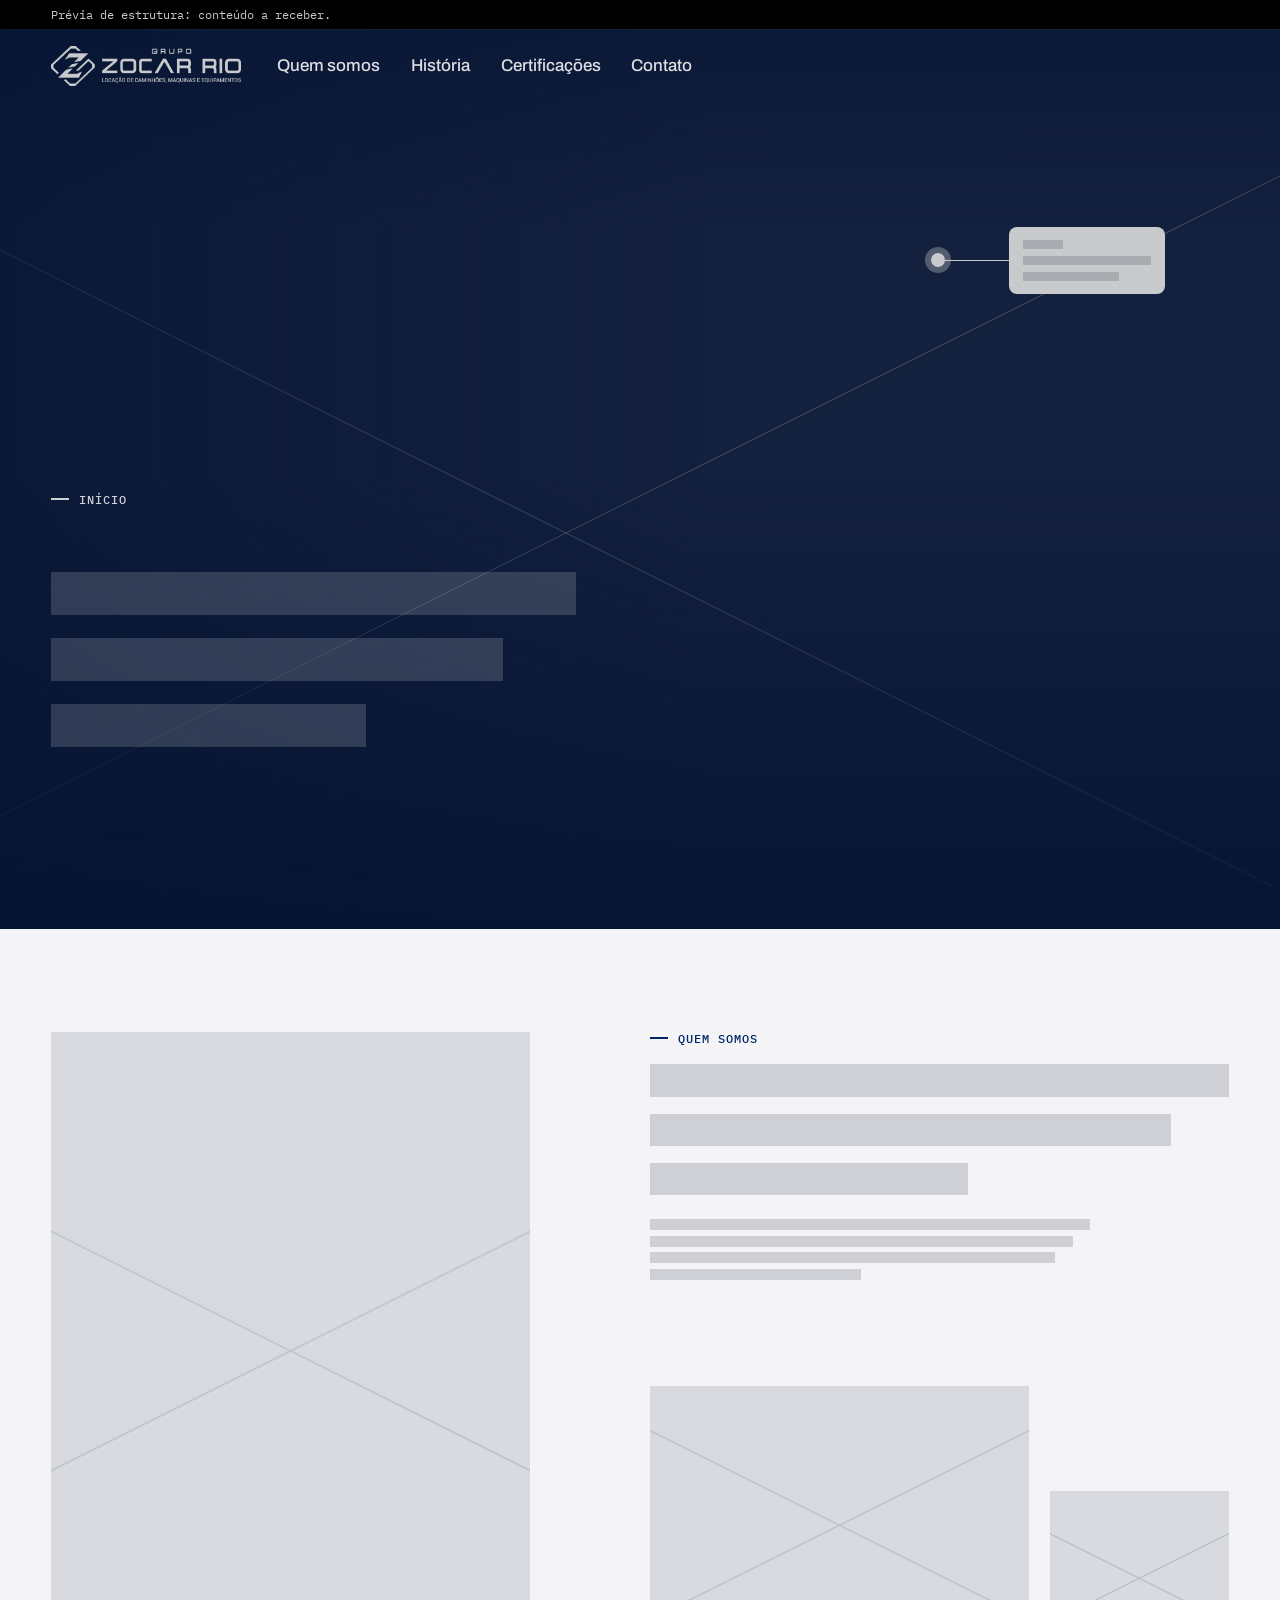
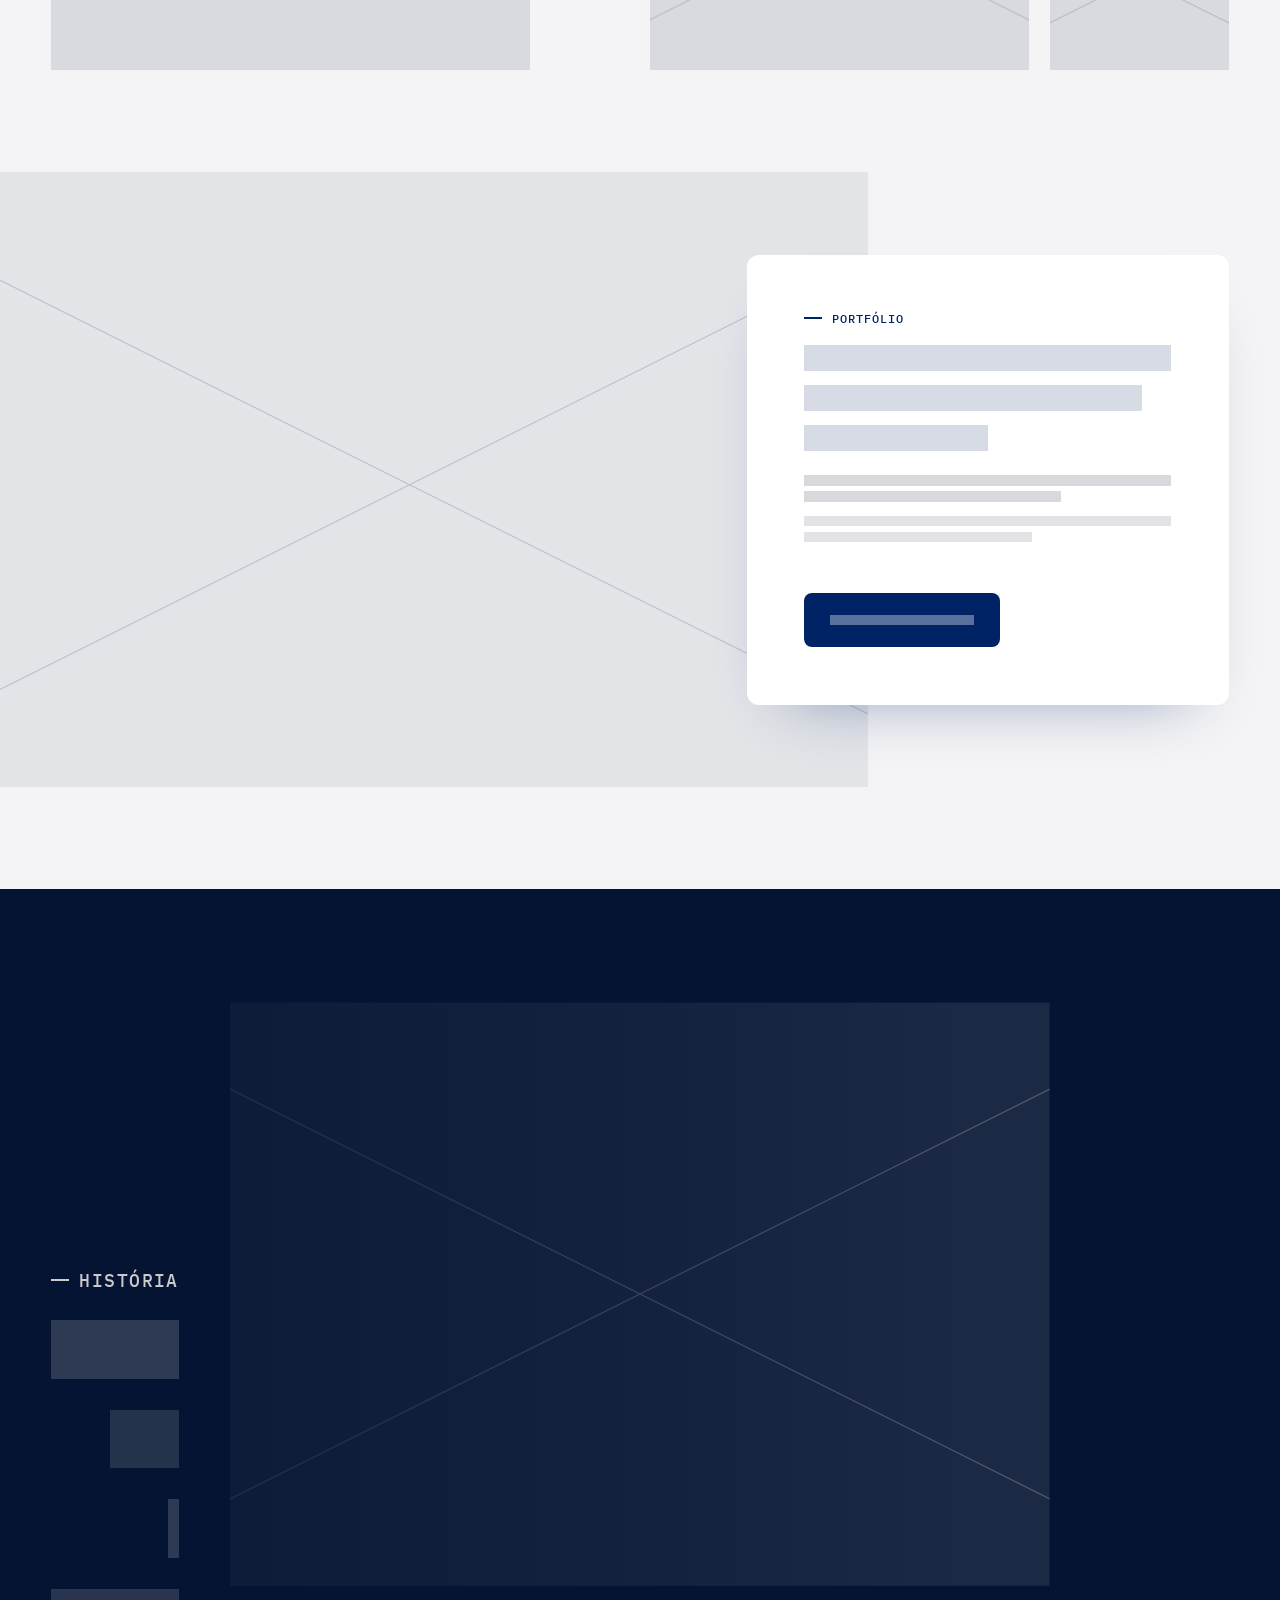
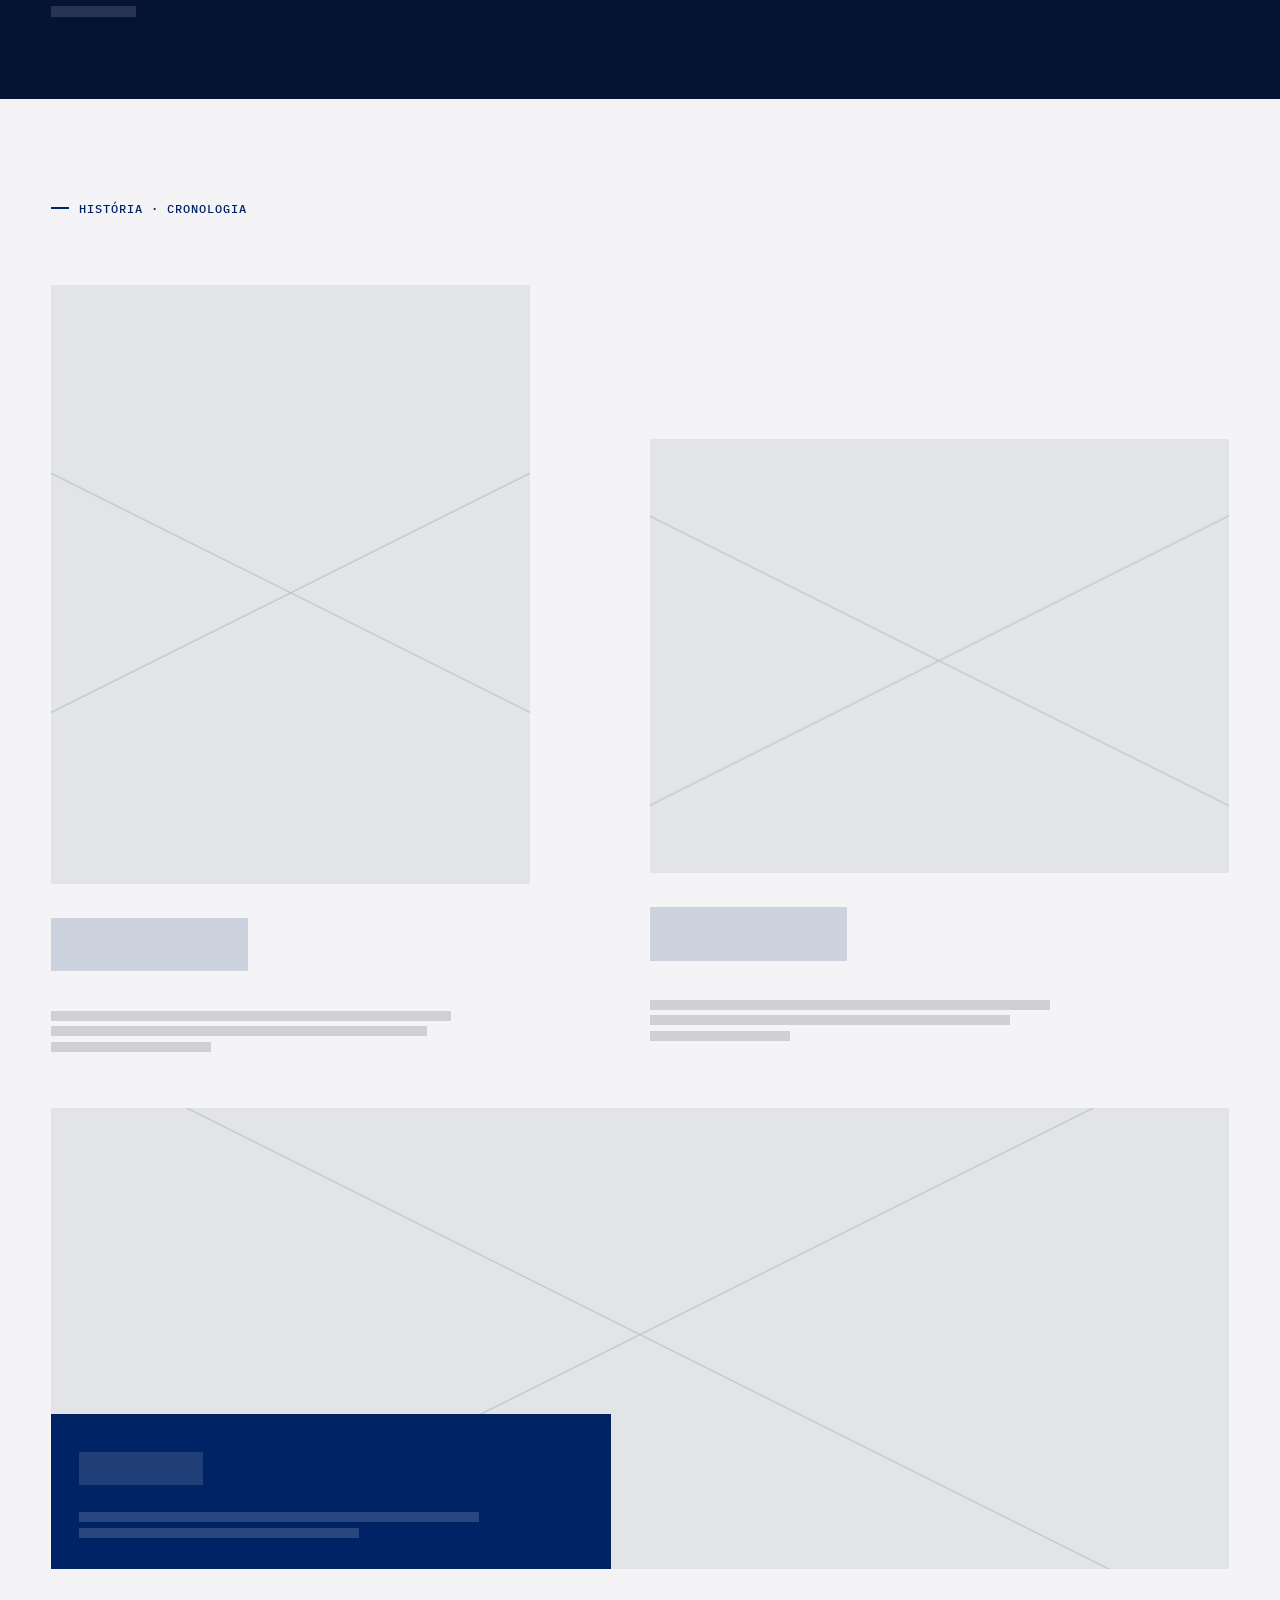
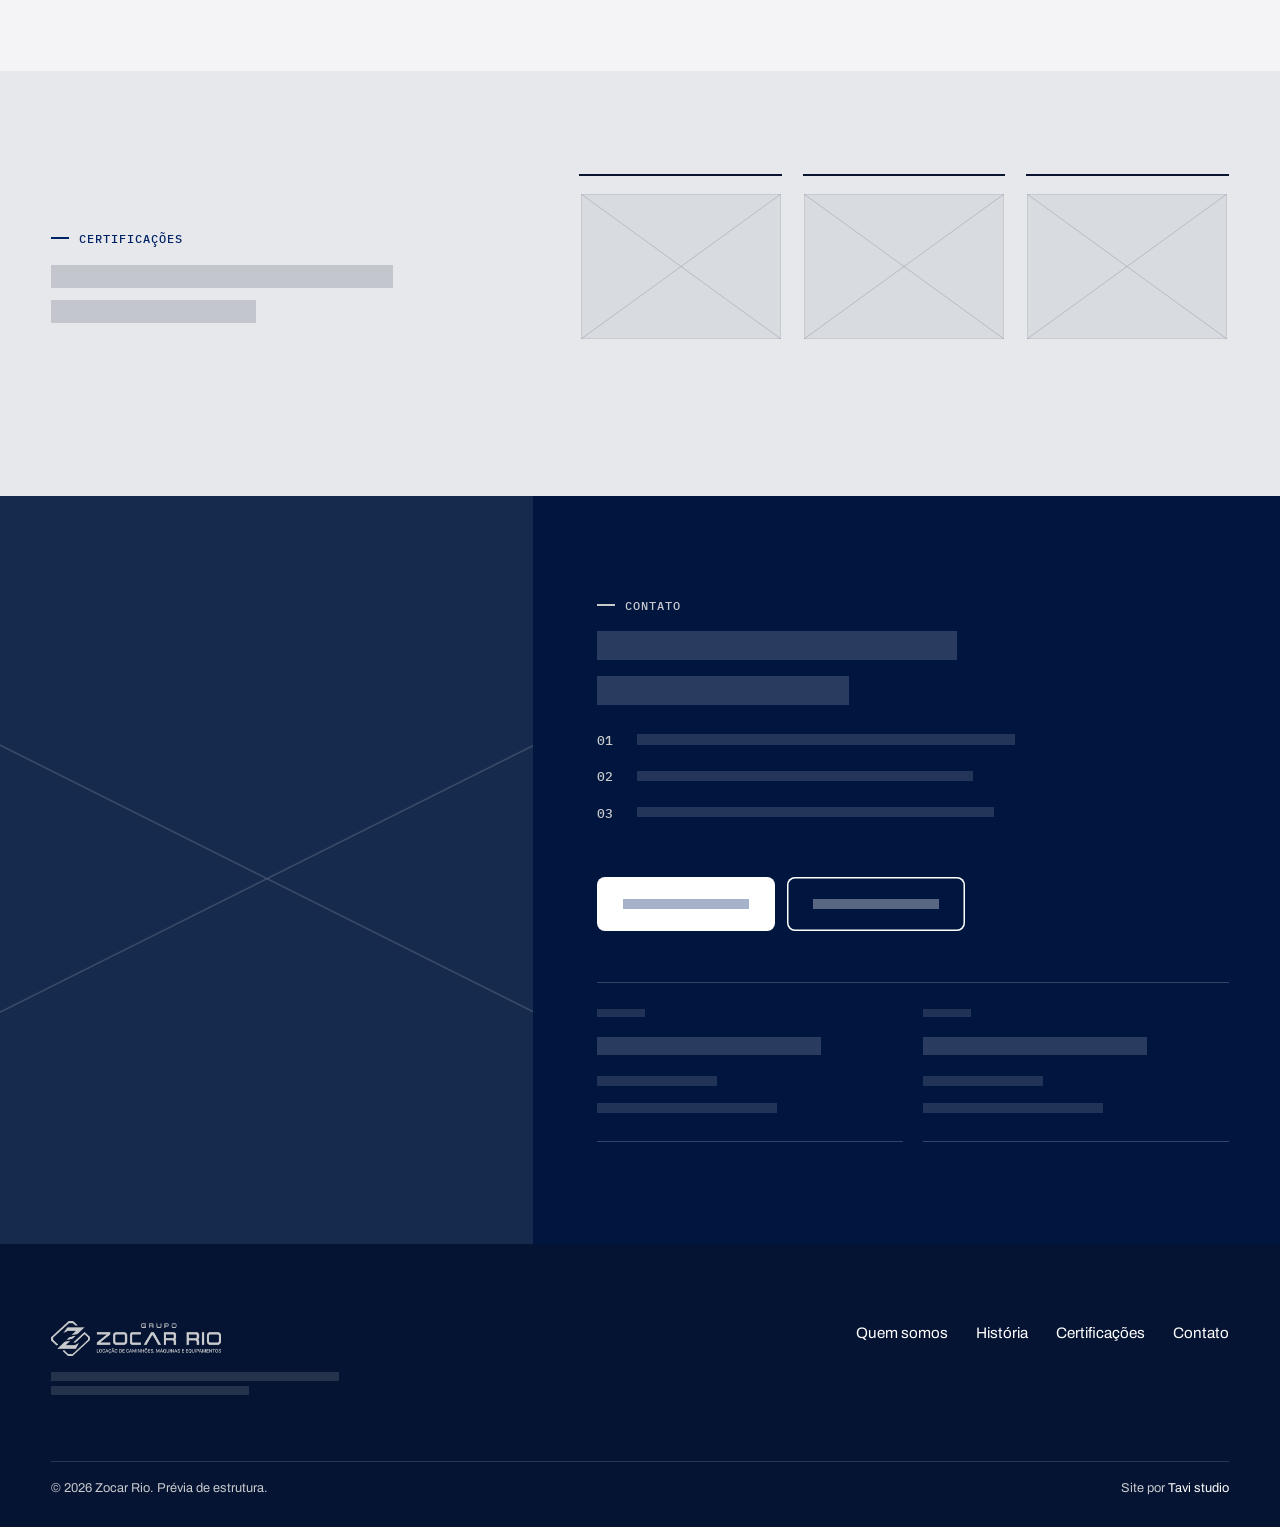
==== index.html @ fdd55cb0 "Responsividade: menu em botão no celular, tablet e telas grandes - Abaixo de 760px o menu vira botão" ====
<!doctype html>
<html lang="pt-BR">
<head>
  <meta charset="utf-8">
  <meta name="viewport" content="width=device-width, initial-scale=1">
  <title>Zocar Rio</title>
  <meta name="description" content="Zocar Rio. Prévia de estrutura: conteúdo a receber.">
  <meta name="robots" content="noindex, nofollow">
  <link rel="canonical" href="https://zocarrio.com.br/">
  <meta name="theme-color" content="#061433">
  <meta property="og:type" content="website">
  <meta property="og:locale" content="pt_BR">
  <meta property="og:site_name" content="Zocar Rio">
  <meta property="og:title" content="Zocar Rio">
  <meta property="og:description" content="Zocar Rio. Prévia de estrutura: conteúdo a receber.">
  <link rel="icon" type="image/png" href="img/favicon.png">
  <link rel="apple-touch-icon" href="img/simbolo.png">
  <link rel="preconnect" href="https://fonts.googleapis.com">
  <link rel="preconnect" href="https://fonts.gstatic.com" crossorigin>
  <link rel="stylesheet" href="https://fonts.googleapis.com/css2?family=Archivo:wdth,wght@62..125,400..800&family=IBM+Plex+Mono:wght@400;500&display=swap">
  <link rel="stylesheet" href="css/zocar.css?v=43">
</head>
<body class="home vazia">
  <a class="pular" href="#conteudo">Pular para o conteúdo</a>
  <p class="demo">Prévia de estrutura: conteúdo a receber.</p>

  <header class="cabecalho">
    <a class="marca" href="index.html" aria-label="Zocar Rio, página inicial">
      <img src="img/logo-claro.png" alt="Grupo Zocar Rio" width="1200" height="247">
    </a>
    <button class="menu-botao" type="button" aria-expanded="false" aria-controls="menu-principal"><span class="menu-botao__traco" aria-hidden="true"></span>Menu</button>
    <nav class="menu" id="menu-principal" aria-label="Principal">
      <ul>
          <li><a href="index.html#quem-somos">Quem somos</a></li>
          <li><a href="index.html#historia">História</a></li>
          <li><a href="index.html#certificacoes">Certificações</a></li>
          <li><a href="index.html#contato">Contato</a></li>
      </ul>
    </nav>
  </header>

  <main id="conteudo">
<!-- ESTRUTURA SEM CONTEÚDO (17/11): página única. Imagens e textos entram quando o material da Zocar chegar.
         Ordem: abertura, quem somos, portfólio, história (panorama + cronologia), certificações, contato.
         A versão anterior, com conteúdo ilustrativo, está em _backup-20261117/index.html. -->

    <!-- 1. ABERTURA: foto em tela cheia, título sobre a foto, etiqueta presa à máquina -->
    <section class="abertura" aria-labelledby="t-abertura">
      <picture class="abertura__foto" data-paralaxe>
        <img class="vazio" src="img/vazio.svg" alt="" width="1920" height="1080">
      </picture>
      <div class="etiqueta" aria-hidden="true">
        <span class="etiqueta__ponto"></span><span class="etiqueta__fio"></span>
        <span class="etiqueta__placa"><span class="ph" style="--w:5ch"></span><span class="ph" style="--w:16ch"></span><span class="ph" style="--w:12ch"></span></span>
      </div>
      <div class="abertura__conteudo">
        <p class="rotulo abertura__rotulo">Início</p>
        <h1 id="t-abertura"><span class="so-leitor">Título da abertura</span><span class="ph" style="--w:100%"></span><span class="ph" style="--w:86%"></span><span class="ph" style="--w:60%"></span></h1>
        <div class="abertura__lado">
          <p><span class="ph" style="--w:38ch"></span><span class="ph" style="--w:34ch"></span><span class="ph" style="--w:20ch"></span></p>
        </div>
      </div>
    </section>

    <!-- 2. QUEM SOMOS: foto principal vertical + texto + dois detalhes alinhados à base da foto -->
    <section class="escala secao" id="quem-somos" aria-labelledby="t-quem">
      <figure class="escala__principal" data-revela="mascara">
        <img class="vazio" src="img/vazio.svg" alt="" width="1080" height="1440" loading="lazy">
      </figure>
      <div class="escala__texto">
        <p class="rotulo" data-revela>Quem somos</p>
        <h2 id="t-quem" data-revela style="--i:1"><span class="so-leitor">Quem somos</span><span class="ph" style="--w:100%"></span><span class="ph" style="--w:90%"></span><span class="ph" style="--w:55%"></span></h2>
        <p data-revela style="--i:2"><span class="ph" style="--w:100%"></span><span class="ph" style="--w:96%"></span><span class="ph" style="--w:92%"></span><span class="ph" style="--w:48%"></span></p>
      </div>
      <figure class="escala__detalhe escala__detalhe--braco" data-revela="mascara" style="--i:2">
        <img class="vazio" src="img/vazio.svg" alt="" width="890" height="668" loading="lazy">
      </figure>
      <figure class="escala__detalhe escala__detalhe--roda" data-revela="mascara" style="--i:4">
        <img class="vazio" src="img/vazio.svg" alt="" width="604" height="604" loading="lazy">
      </figure>
    </section>

    <!-- 3. PORTFÓLIO: foto sangrando à esquerda e cartão sobreposto (o botão será ligado a Locação e venda) -->
    <section class="portfolio secao" id="portfolio" aria-labelledby="t-portfolio">
      <figure class="portfolio__foto" data-revela="mascara">
        <img class="vazio" src="img/vazio.svg" alt="" width="1200" height="800" loading="lazy">
      </figure>
      <div class="portfolio__cartao" data-revela style="--i:1">
        <p class="rotulo">Portfólio</p>
        <h2 id="t-portfolio"><span class="so-leitor">Portfólio</span><span class="ph" style="--w:100%"></span><span class="ph" style="--w:92%"></span><span class="ph" style="--w:50%"></span></h2>
        <p class="portfolio__destaque"><span class="ph" style="--w:100%"></span><span class="ph" style="--w:70%"></span></p>
        <p><span class="ph" style="--w:100%"></span><span class="ph" style="--w:62%"></span></p>
        <span class="botao botao--marca" aria-hidden="true"><span class="ph" style="--w:16ch"></span></span>
      </div>
    </section>

    <!-- 4. HISTÓRIA: o panorama abre a seção (origem) e a cronologia segue -->
    <section class="panorama" id="historia" aria-labelledby="t-historia" data-panorama>
      <picture class="panorama__janela">
        <img class="vazio" src="img/vazio.svg" alt="" width="1920" height="822" loading="lazy">
      </picture>
      <div class="panorama__texto">
        <p class="rotulo" data-revela>História</p>
        <h2 id="t-historia" class="so-leitor">História</h2>
        <ol class="verbos" aria-hidden="true">
          <li data-revela><span class="ph" style="--w:3.4em"></span></li>
          <li data-revela style="--i:2"><span class="ph" style="--w:3.8em"></span></li>
          <li data-revela style="--i:4"><span class="ph" style="--w:3em"></span></li>
        </ol>
        <p data-revela style="--i:5"><span class="ph" style="--w:100%"></span><span class="ph" style="--w:66%"></span></p>
      </div>
    </section>

    <section class="cronologia secao" aria-label="Cronologia">
      <p class="rotulo cronologia__rotulo">História · Cronologia</p>
      <article class="marco marco--1980">
        <figure data-revela="mascara"><img class="vazio" src="img/vazio.svg" alt="" width="1003" height="1254" loading="lazy"></figure>
        <span class="marco__ano" data-revela><span class="ph" style="--w:2.2em"></span></span>
        <p data-revela style="--i:1"><span class="ph" style="--w:100%"></span><span class="ph" style="--w:94%"></span><span class="ph" style="--w:40%"></span></p>
      </article>
      <article class="marco marco--1984">
        <figure data-revela="mascara"><img class="vazio" src="img/vazio.svg" alt="" width="1200" height="900" loading="lazy"></figure>
        <span class="marco__ano" data-revela><span class="ph" style="--w:2.2em"></span></span>
        <p data-revela style="--i:1"><span class="ph" style="--w:100%"></span><span class="ph" style="--w:90%"></span><span class="ph" style="--w:35%"></span></p>
      </article>
      <article class="marco marco--hoje">
        <figure data-revela="mascara"><img class="vazio" src="img/vazio.svg" alt="" width="1024" height="387" loading="lazy"></figure>
        <div class="marco__sobre">
          <span class="marco__ano"><span class="ph" style="--w:2.2em"></span></span>
          <p><span class="ph" style="--w:100%"></span><span class="ph" style="--w:70%"></span></p>
        </div>
      </article>
    </section>

    <!-- 5. CERTIFICAÇÕES -->
    <section class="certificacoes secao" id="certificacoes" aria-labelledby="t-cert">
      <div class="certificacoes__texto">
        <p class="rotulo">Certificações</p>
        <h2 id="t-cert" data-revela><span class="so-leitor">Certificações</span><span class="ph" style="--w:100%"></span><span class="ph" style="--w:60%"></span></h2>
      </div>
      <ul class="certificacoes__selos">
        <li data-revela style="--i:1"><img class="vazio" src="img/vazio.svg" alt="" width="352" height="256" loading="lazy"><b><span class="ph" style="--w:8ch"></span></b><span><span class="ph" style="--w:14ch"></span></span></li>
        <li data-revela style="--i:2"><img class="vazio" src="img/vazio.svg" alt="" width="352" height="256" loading="lazy"><b><span class="ph" style="--w:8ch"></span></b><span><span class="ph" style="--w:14ch"></span></span></li>
        <li data-revela style="--i:3"><img class="vazio" src="img/vazio.svg" alt="" width="352" height="256" loading="lazy"><b><span class="ph" style="--w:8ch"></span></b><span><span class="ph" style="--w:14ch"></span></span></li>
      </ul>
    </section>

    <!-- 6. CONTATO: único lugar com canais e unidades (o rodapé não repete) -->
    <section class="chamada" id="contato" aria-labelledby="t-contato">
      <figure class="chamada__foto" data-revela="mascara">
        <img class="vazio" src="img/vazio.svg" alt="" width="1600" height="2000" loading="lazy">
      </figure>
      <div class="chamada__texto">
        <p class="rotulo">Contato</p>
        <h2 id="t-contato" data-revela><span class="so-leitor">Contato</span><span class="ph" style="--w:100%"></span><span class="ph" style="--w:70%"></span></h2>
        <ol class="chamada__passos">
          <li data-revela style="--i:1"><span class="ph" style="--w:90%"></span></li>
          <li data-revela style="--i:2"><span class="ph" style="--w:80%"></span></li>
          <li data-revela style="--i:3"><span class="ph" style="--w:85%"></span></li>
        </ol>
        <div class="chamada__acoes" aria-hidden="true">
          <span class="botao"><span class="ph" style="--w:14ch"></span></span>
          <span class="botao botao--contorno"><span class="ph" style="--w:14ch"></span></span>
        </div>
        <div class="unidades">
          <article><span class="mono"><span class="ph" style="--w:6ch"></span></span><h3><span class="ph" style="--w:14ch"></span></h3><p><span class="ph" style="--w:12ch"></span></p><p><span class="ph" style="--w:18ch"></span></p></article>
          <article><span class="mono"><span class="ph" style="--w:6ch"></span></span><h3><span class="ph" style="--w:14ch"></span></h3><p><span class="ph" style="--w:12ch"></span></p><p><span class="ph" style="--w:18ch"></span></p></article>
        </div>
      </div>
    </section>
  </main>

  <footer class="rodape rodape--enxuto">
    <div class="rodape__grade">
      <div>
        <img src="img/logo-claro.png" alt="Grupo Zocar Rio" width="1200" height="247" loading="lazy">
        <p><span class="ph" style="--w:32ch"></span><span class="ph" style="--w:22ch"></span></p>
      </div>
      <nav aria-label="Rodapé">
        <ul class="rodape__menu">
        <li><a href="index.html#quem-somos">Quem somos</a></li>
        <li><a href="index.html#historia">História</a></li>
        <li><a href="index.html#certificacoes">Certificações</a></li>
        <li><a href="index.html#contato">Contato</a></li>
        </ul>
      </nav>
    </div>
    <p class="rodape__base"><span>© <span data-ano>2026</span> Zocar Rio. Prévia de estrutura.</span><span>Site por <a href="https://studiotavi.github.io" target="_blank" rel="noopener">Tavi studio</a></span></p>
  </footer>

  <div class="cotacao" data-cotacao hidden>
    <p class="cotacao__lista"><span class="mono">Orçamento</span> <span data-cotacao-lista></span></p>
    <div class="cotacao__acoes">
      <a class="botao" data-cotacao-whats href="https://wa.me/5500000000000" target="_blank" rel="noopener">Enviar pelo WhatsApp</a>
      <a class="link" href="tel:+550000000000">Ligar</a>
      <button class="link" type="button" data-cotacao-limpar>Limpar</button>
    </div>
  </div>

  <dialog class="dossie" data-dossie aria-labelledby="dossie-titulo"></dialog>

  <script>window.ZOCAR_WHATSAPP = '5500000000000';</script>
  <script src="js/patio.js?v=43"></script>
  <script src="js/zocar.js?v=43"></script>
</body>
</html>
---- css/zocar.css ----
/* Zocar Rio | "Pátio em operação" | Tavi studio
   Evolução do conceito Unidade (cada máquina com código, cotação por unidades)
   para uma experiência industrial com cor, escala e movimento. Ver DIRECAO-3.md.

   Paleta e função de cada cor (identidade Zocar Rio, manual de marca 2026):
   marinho     derivado do azul royal: momentos escuros (abertura, pátio, rodapé), palco das fotos
   azul royal  #002366, cor da marca: campos institucionais, títulos e links sobre fundo claro
   prata       #c8cacc (cinza escuro do manual, cor do logo em negativo): destaques e códigos sobre o escuro
   branco      ação: botões sobre o azul
   cinza claro #f4f4f6: fundo de leitura (história, textos, formulários)
   Os nomes antigos das variáveis (carvao, petroleo, amarelo, areia) foram mantidos para não mexer nos elementos. */

:root {
  --carvao: #061433;
  --carvao-2: #0b1c44;
  --carvao-3: #1a2c57;
  --petroleo: #002366;
  --petroleo-2: #001a4d;
  --petroleo-fundo: #00163f;
  --petroleo-claro: #c8cacc;
  --amarelo: #c8cacc;
  --amarelo-2: #e3e4e6;
  --areia: #f4f4f6;
  --areia-2: #e7e8eb;
  --tinta: #0b1530;
  --tinta-2: #4b5368;
  --branco: #ffffff;
  --cinza-claro: #c8cacc;
  --linha-clara: rgba(255, 255, 255, .14);
  --linha-escura: rgba(26, 28, 30, .16);

  --texto: 'Archivo', system-ui, sans-serif;
  --mono: 'IBM Plex Mono', ui-monospace, monospace;

  --margem: clamp(18px, 4vw, 64px);
  --vao: clamp(14px, 1.6vw, 24px);
  --curva: cubic-bezier(.2, .7, .1, 1);
  --rapido: .25s;
  --lento: .9s;
}

*, *::before, *::after { box-sizing: border-box; }
html { -webkit-text-size-adjust: 100%; }
html, body { overflow-x: clip; }
body { margin: 0; background: var(--areia); color: var(--tinta); font: 400 1.0625rem/1.6 var(--texto); font-stretch: 100%; -webkit-font-smoothing: antialiased; }
img { display: block; max-width: 100%; height: auto; }
a { color: inherit; }
button, input, select, textarea { font: inherit; color: inherit; }
:focus-visible { outline: 2px solid var(--amarelo); outline-offset: 3px; }
::selection { background: var(--amarelo); color: var(--tinta); }
.pular { position: absolute; left: -9999px; top: 0; z-index: 99; background: var(--amarelo); color: var(--tinta); padding: 10px 14px; }
.pular:focus { left: 0; }
.so-leitor { position: absolute; width: 1px; height: 1px; overflow: hidden; clip: rect(0 0 0 0); white-space: nowrap; }
.mono { font-family: var(--mono); font-size: .8rem; font-weight: 500; letter-spacing: .04em; }

.demo { position: relative; z-index: 60; margin: 0; padding: 7px var(--margem); background: #000; color: #c9c9c4; font: 400 .74rem/1.3 var(--mono); }

/* Tipografia: condensada e firme nos títulos, como letreiro de máquina; texto corrido normal */
.titulo-xl, h1, h2 { font-family: var(--texto); font-stretch: 78%; font-weight: 700; letter-spacing: -.015em; margin: 0; }
h1 { font-size: clamp(2.6rem, 6.6vw, 6.4rem); line-height: .94; }
h2 { font-size: clamp(2rem, 4.4vw, 4.2rem); line-height: .98; }
h3 { font-size: 1.15rem; line-height: 1.25; font-weight: 600; margin: 0; }
p { margin: 0 0 1em; }
.rotulo { display: inline-flex; align-items: center; gap: 10px; font: 500 .78rem/1 var(--mono); letter-spacing: .08em; text-transform: uppercase; }
.rotulo::before { content: ""; width: 18px; height: 2px; background: currentColor; }

/* Botões: amarelo é ação */
.botao {
  position: relative; display: inline-flex; align-items: center; justify-content: center; gap: 12px;
  min-height: 54px; padding: 0 26px; border: 0; cursor: pointer; overflow: hidden;
  background: var(--branco); color: var(--petroleo); text-decoration: none;
  font-weight: 600; font-size: 1rem; letter-spacing: .01em;
  transition: background var(--rapido) ease, color var(--rapido) ease;
}
.botao:hover { background: var(--amarelo); }
.botao .seta { transition: transform var(--rapido) var(--curva); }
.botao:hover .seta { transform: translateX(4px); }
.botao--contorno { background: transparent; color: currentColor; box-shadow: inset 0 0 0 1.5px currentColor; }
.botao--contorno:hover { background: rgba(255, 255, 255, .08); }
.botao--escuro { background: var(--tinta); color: var(--branco); }
.botao--escuro:hover { background: var(--petroleo); }
.link { background: none; border: 0; padding: 0; cursor: pointer; font-weight: 600; text-decoration: none; background-image: linear-gradient(currentColor, currentColor); background-size: 100% 1.5px; background-position: 0 100%; background-repeat: no-repeat; padding-bottom: 3px; transition: background-size var(--rapido) var(--curva); }
.link:hover { background-size: 30% 1.5px; }

/* Cabeçalho: transparente sobre a abertura, sólido ao rolar */
.cabecalho {
  position: sticky; top: 0; z-index: 50; display: grid; grid-template-columns: auto 1fr auto; align-items: center; gap: 36px;
  min-height: 76px; padding: 0 var(--margem); background: var(--carvao); color: var(--branco);
  transition: background var(--rapido) ease, min-height var(--rapido) ease, box-shadow var(--rapido) ease;
}
.home .cabecalho { position: fixed; left: 0; right: 0; top: 0; background: transparent; }
.home .cabecalho.rolou { background: rgba(6, 20, 51, .96); min-height: 64px; box-shadow: 0 1px 0 var(--linha-clara); }
.home .demo + .cabecalho { top: 28px; }
.home .cabecalho.rolou { top: 0; }
.marca img { width: 190px; }
.menu ul { display: flex; gap: clamp(18px, 2.4vw, 36px); list-style: none; margin: 0; padding: 0; }
.menu a { position: relative; text-decoration: none; font-weight: 500; padding: 8px 0; color: rgba(255, 255, 255, .86); transition: color var(--rapido) ease; }
.menu a::after { content: ""; position: absolute; left: 0; right: 0; bottom: 0; height: 2px; background: var(--amarelo); transform: scaleX(0); transform-origin: left; transition: transform var(--rapido) var(--curva); }
.menu a:hover, .menu a[aria-current="page"] { color: var(--branco); }
.menu a:hover::after, .menu a[aria-current="page"]::after { transform: scaleX(1); }
.cotacao-atalho { display: inline-flex; align-items: center; gap: 12px; min-height: 42px; padding: 0 16px; text-decoration: none; font-weight: 600; box-shadow: inset 0 0 0 1.5px rgba(255, 255, 255, .5); transition: background var(--rapido), color var(--rapido), box-shadow var(--rapido); }
.cotacao-atalho:hover { box-shadow: inset 0 0 0 1.5px var(--branco); }
.cotacao-atalho.tem { background: var(--amarelo); color: var(--tinta); box-shadow: none; }

/* ---------- Abertura ---------- */
.abertura { position: relative; min-height: 100vh; min-height: 100svh; display: flex; align-items: flex-end; overflow: hidden; background: var(--carvao); color: var(--branco); isolation: isolate; }
.abertura__foto { position: absolute; inset: 0; z-index: -2; }
.abertura__foto img { width: 100%; height: 112%; object-fit: cover; object-position: 60% 50%; will-change: transform; }
.abertura::before { content: ""; position: absolute; inset: 0; z-index: -1; background: linear-gradient(180deg, rgba(6, 20, 51, .55) 0%, rgba(6, 20, 51, 0) 22%, rgba(6, 20, 51, 0) 50%, rgba(6, 20, 51, .9) 100%), linear-gradient(90deg, rgba(6, 20, 51, .6) 0%, rgba(6, 20, 51, 0) 55%); }
.abertura__conteudo { width: 100%; padding: 0 var(--margem) clamp(56px, 9vh, 96px); display: grid; grid-template-columns: minmax(0, 8fr) minmax(0, 4fr); gap: 24px 48px; align-items: end; }
.abertura h1 { grid-column: 1; max-width: 15ch; font-size: clamp(2.6rem, 5.6vw, 5.6rem); text-wrap: balance; }
.abertura h1 em { font-style: normal; color: var(--amarelo); }
.abertura__lado { grid-column: 1; display: flex; flex-wrap: wrap; align-items: center; gap: 18px 32px; }
.abertura__lado p { margin: 0; font-size: 1.1rem; color: rgba(255, 255, 255, .88); max-width: 40ch; }
.abertura__acoes { display: flex; flex-wrap: wrap; gap: 12px; }
.abertura__faixa { grid-column: 1 / -1; display: grid; grid-template-columns: repeat(4, minmax(0, 1fr)); border-top: 1px solid var(--linha-clara); margin-top: clamp(20px, 3vw, 40px); }
.abertura__faixa div { padding: 16px 16px 0 0; }
.abertura__faixa div + div { padding-left: 16px; border-left: 1px solid var(--linha-clara); }
.abertura__faixa span { display: block; font: 500 .72rem/1.3 var(--mono); letter-spacing: .08em; text-transform: uppercase; color: var(--cinza-claro); margin-bottom: 6px; }
.abertura__faixa b { font-weight: 600; font-size: 1.05rem; }
.abertura__faixa b.amarelo { color: var(--amarelo); font-family: var(--mono); font-weight: 500; }

/* Etiqueta técnica presa à máquina: leva ao dossiê da unidade mostrada */
.etiqueta {
  position: absolute; z-index: 1; right: clamp(18px, 9vw, 180px); top: clamp(120px, 22vh, 220px);
  display: flex; align-items: center; gap: 0; text-decoration: none; color: var(--tinta); cursor: pointer; border: 0; padding: 0; background: none;
}
.etiqueta__ponto { width: 14px; height: 14px; border-radius: 50%; background: var(--amarelo); box-shadow: 0 0 0 6px rgba(200, 202, 204, .35); }
.etiqueta__fio { width: clamp(30px, 5vw, 70px); height: 1.5px; background: var(--amarelo); }
.etiqueta__placa { display: grid; gap: 2px; padding: 10px 14px; background: var(--amarelo); text-align: left; font-size: .88rem; line-height: 1.25; transition: transform var(--rapido) var(--curva); }
.etiqueta__placa b { font: 500 .8rem/1.2 var(--mono); }
.etiqueta:hover .etiqueta__placa { transform: translateX(4px); }
.abertura__credito { position: absolute; right: var(--margem); top: 50%; transform: translateY(-50%) rotate(90deg); transform-origin: right center; font: 400 .66rem/1 var(--mono); color: rgba(255, 255, 255, .5); white-space: nowrap; }

/* ---------- Pátio (catálogo) ---------- */
.patio-secao { background: var(--carvao); color: var(--branco); padding: clamp(72px, 9vw, 140px) 0 clamp(64px, 8vw, 120px); }
.patio-cabeca { display: grid; grid-template-columns: minmax(0, 7fr) minmax(0, 5fr); gap: 24px 48px; align-items: end; padding: 0 var(--margem); margin-bottom: clamp(32px, 4vw, 52px); }
.patio-cabeca .rotulo { color: var(--amarelo); margin-bottom: 18px; }
.patio-cabeca p { margin: 0; color: var(--cinza-claro); max-width: 46ch; font-size: 1.05rem; }
.patio-barra {
  position: sticky; top: 76px; z-index: 20; display: flex; flex-wrap: wrap; align-items: center; gap: 10px 32px;
  padding: 10px var(--margem); background: rgba(6, 20, 51, .96); border-top: 1px solid var(--linha-clara); border-bottom: 1px solid var(--linha-clara);
}
/* Filtros: cada grupo é um seletor segmentado; a opção ativa é preenchida */
.filtro-grupo { display: flex; align-items: center; gap: 0; }
.filtro-grupo + .filtro-grupo { padding-left: 32px; border-left: 1px solid var(--linha-clara); }
.filtro-grupo > span { margin-right: 14px; color: var(--cinza-claro); text-transform: uppercase; font-size: .68rem; letter-spacing: .1em; }
.filtro-grupo .filtro:first-of-type { margin-left: 0; }
.filtro { position: relative; min-height: 40px; padding: 0 16px; border: 0; background: none; cursor: pointer; font-weight: 500; font-size: .95rem; color: var(--cinza-claro); box-shadow: inset 0 0 0 1px var(--linha-clara); margin-left: -1px; transition: color var(--rapido), background var(--rapido); }
.filtro:hover { color: var(--branco); background: rgba(255, 255, 255, .06); }
.filtro[aria-pressed="true"] { color: var(--petroleo); background: var(--branco); box-shadow: none; font-weight: 600; }
.busca { display: flex; align-items: center; gap: 10px; color: var(--cinza-claro); }
.busca input { width: 16ch; min-height: 40px; border: 0; border-bottom: 1.5px solid var(--linha-clara); background: transparent; color: var(--branco); padding: 0 2px; border-radius: 0; }
.busca input::placeholder { color: #80868b; }
.busca input:focus { outline: none; border-color: var(--amarelo); }
.patio-contagem { margin: 0 0 0 auto; color: var(--amarelo); }
.home .patio-barra { top: 64px; }

/* Grade editorial: larguras variadas em linhas de 12 colunas; cada linha tem altura própria */
.patio { list-style: none; margin: 0; padding: clamp(28px, 3vw, 40px) var(--margem) 0; display: grid; grid-template-columns: repeat(12, minmax(0, 1fr)); gap: clamp(36px, 4vw, 56px) var(--vao); }
.unidade[style*="--col:12"] .unidade__foto { height: clamp(260px, 30vw, 460px); }
.unidade { grid-column: span var(--col, 4); display: flex; flex-direction: column; gap: 14px; }
.unidade__foto { position: relative; display: block; width: 100%; height: var(--alto, clamp(220px, 22vw, 340px)); padding: 0; border: 0; overflow: hidden; background: var(--carvao-2); cursor: zoom-in; }
.unidade__foto img { width: 100%; height: 100%; object-fit: cover; transform: scale(1.001); transition: transform 1.1s var(--curva), filter var(--rapido); }
.unidade__foto:hover img, .unidade__foto:focus-visible img { transform: scale(1.045); }
.unidade__foto::after { content: "Ver dossiê"; position: absolute; left: 14px; bottom: 14px; padding: 7px 10px; background: var(--amarelo); color: var(--tinta); font: 500 .74rem/1 var(--mono); opacity: 0; transform: translateY(6px); transition: opacity var(--rapido), transform var(--rapido) var(--curva); }
.unidade__foto:hover::after, .unidade__foto:focus-visible::after { opacity: 1; transform: none; }
.unidade.na-cotacao .unidade__foto { outline: 3px solid var(--amarelo); outline-offset: 4px; }
.unidade__legenda { display: grid; grid-template-columns: minmax(0, 1fr) auto; gap: 6px 16px; align-items: start; }
.unidade__id { font: 500 .82rem/1.4 var(--mono); color: var(--amarelo); }
.unidade__nome { grid-column: 1; font-stretch: 85%; font-weight: 700; font-size: clamp(1.25rem, 1.7vw, 1.6rem); line-height: 1.08; letter-spacing: -.01em; }
.unidade__meta { grid-column: 1; color: var(--cinza-claro); font-size: .92rem; }
.marcar {
  grid-column: 2; grid-row: 1 / span 3; align-self: start;
  min-height: 44px; padding: 0 14px; border: 0; cursor: pointer; background: none; color: var(--branco);
  font: 500 .76rem/1 var(--mono); box-shadow: inset 0 0 0 1.5px rgba(255, 255, 255, .4);
  transition: background var(--rapido), color var(--rapido), box-shadow var(--rapido);
}
.marcar:hover { box-shadow: inset 0 0 0 1.5px var(--amarelo); color: var(--amarelo); }
.marcar[aria-pressed="true"] { background: var(--amarelo); color: var(--tinta); box-shadow: none; }
.patio-vazio { grid-column: 1 / -1; padding: 48px 0; color: var(--cinza-claro); }
.patio-rodape { display: flex; flex-wrap: wrap; justify-content: space-between; align-items: center; gap: 18px; padding: clamp(40px, 5vw, 64px) var(--margem) 0; color: var(--cinza-claro); }

/* ---------- Escala: composição de três fotos em proporções diferentes ---------- */
.escala { background: var(--areia); padding: clamp(80px, 10vw, 150px) var(--margem); display: grid; grid-template-columns: repeat(12, minmax(0, 1fr)); grid-template-rows: auto auto auto; gap: var(--vao); align-items: start; }
.escala figure { margin: 0; overflow: hidden; background: var(--areia-2); }
.escala figure img { width: 100%; height: 100%; object-fit: cover; }
.escala__principal { grid-column: 1 / span 5; grid-row: 1 / span 3; aspect-ratio: 3 / 4; }
.escala__texto { grid-column: 7 / span 6; grid-row: 1; padding-top: clamp(8px, 3vw, 48px); }
.escala__texto .rotulo { color: var(--petroleo); margin-bottom: 22px; }
.escala__texto h2 { font-size: clamp(2.4rem, 5.4vw, 5.2rem); margin-left: clamp(-140px, -9vw, -40px); position: relative; z-index: 2; mix-blend-mode: normal; }
.escala__texto p:last-child { margin-top: 26px; font-size: 1.12rem; max-width: 44ch; }
.escala__detalhe--braco { grid-column: 7 / span 4; grid-row: 2; aspect-ratio: 4 / 3; align-self: end; }
.escala__detalhe--roda { grid-column: 11 / span 2; grid-row: 2 / span 2; aspect-ratio: 1 / 1; align-self: end; margin-top: 30% !important; }
.escala__credito { grid-column: 7 / -1; grid-row: 3; align-self: end; color: var(--tinta-2); font-size: .68rem; }

/* ---------- Panorama: a foto se abre ao rolar e liga o pátio à história ---------- */
.panorama { position: relative; background: var(--carvao); color: var(--branco); min-height: clamp(560px, 90vh, 900px); display: flex; align-items: flex-end; overflow: hidden; isolation: isolate; }
.panorama__janela { display: block; position: absolute; inset: 0; z-index: -1; clip-path: inset(calc(var(--fecha, 0) * 14%) calc(var(--fecha, 0) * 18%)); }
.panorama__janela img { width: 100%; height: 100%; object-fit: cover; object-position: 50% 60%; transform: scale(calc(1 + var(--fecha, 0) * .12)); }
.panorama__janela::after { content: ""; position: absolute; inset: 0; background: linear-gradient(90deg, rgba(6, 20, 51, .78) 0%, rgba(6, 20, 51, .35) 50%, rgba(6, 20, 51, 0) 75%); }
.panorama__texto { padding: 0 var(--margem) clamp(48px, 6vw, 88px); max-width: 980px; }
.panorama .verbos li { color: var(--branco); font-size: clamp(3rem, 7.6vw, 7.6rem); }
.panorama .verbos li:nth-child(2) { color: var(--amarelo); }
.panorama__texto > p { margin: 26px 0 0; font-size: 1.15rem; max-width: 40ch; color: rgba(255, 255, 255, .88); }
.panorama__credito { position: absolute; right: var(--margem); bottom: 18px; color: rgba(255, 255, 255, .55); font-size: .66rem; }

/* ---------- Origem: comprar, reformar, alugar ---------- */
.origem { background: var(--areia); padding: clamp(80px, 10vw, 150px) var(--margem) clamp(56px, 7vw, 100px); display: grid; grid-template-columns: minmax(0, 7fr) minmax(0, 4fr); gap: 32px 64px; align-items: end; }
.origem .rotulo { color: var(--petroleo); margin-bottom: 24px; }
.verbos { list-style: none; margin: 0; padding: 0; }
.verbos li { font-stretch: 75%; font-weight: 800; font-size: clamp(3.4rem, 11vw, 10.5rem); line-height: .86; letter-spacing: -.03em; color: var(--tinta); }
.verbos li:nth-child(2) { color: var(--petroleo); padding-left: .6em; }
.verbos li:nth-child(3) { padding-left: 1.2em; }
.origem__texto p { font-size: 1.15rem; line-height: 1.6; }
.origem__texto p.grande { font-size: clamp(1.3rem, 1.9vw, 1.7rem); line-height: 1.35; font-weight: 500; }

/* Cronologia com fotos de tamanhos diferentes */
.cronologia { background: var(--areia); padding: clamp(72px, 9vw, 130px) var(--margem) clamp(72px, 9vw, 130px); display: grid; grid-template-columns: repeat(12, minmax(0, 1fr)); gap: 40px var(--vao); }
.marco { display: flex; flex-direction: column; gap: 16px; }
.marco--1980 { grid-column: 2 / span 4; }
.marco--1984 { grid-column: 7 / span 4; align-self: end; padding-bottom: 8vw; }
.marco--hoje { grid-column: 1 / -1; }
.marco__ano { font-stretch: 75%; font-weight: 800; font-size: clamp(3.6rem, 7vw, 6.6rem); line-height: .85; color: var(--petroleo); letter-spacing: -.03em; }
.marco p { margin: 0; font-size: 1.05rem; max-width: 40ch; }
.marco small { display: block; color: var(--tinta-2); font-size: .78rem; margin-top: 6px; }
.marco figure { margin: 0; overflow: hidden; }
.marco--1980 figure img { width: 100%; aspect-ratio: 4 / 5; object-fit: cover; }
.marco--hoje { position: relative; margin-top: 24px; }
.marco--hoje figure img { width: 100%; height: clamp(300px, 36vw, 520px); object-fit: cover; object-position: 50% 60%; }
.marco--hoje .marco__sobre { position: absolute; left: 0; bottom: 0; max-width: min(560px, 100%); padding: 26px 28px; background: var(--petroleo); color: var(--branco); display: flex; flex-direction: column; gap: 10px; }
.marco--hoje .marco__sobre .marco__ano { color: var(--amarelo); font-size: clamp(2.6rem, 4.4vw, 4rem); }
.marco--hoje .marco__sobre small { color: var(--petroleo-claro); }
.selos { display: flex; flex-wrap: wrap; gap: 8px 22px; margin-top: 6px; font: 500 .78rem/1.4 var(--mono); }

/* ---------- Certificações: os três selos exibidos no site atual da Zocar ---------- */
.certificacoes { background: var(--areia-2); padding: clamp(56px, 7vw, 96px) var(--margem); display: grid; grid-template-columns: minmax(0, 5fr) minmax(0, 7fr); gap: 32px 64px; align-items: center; }
.certificacoes .rotulo { color: var(--petroleo); margin-bottom: 18px; }
.certificacoes h2 { font-size: clamp(1.8rem, 3vw, 2.8rem); max-width: 18ch; }
.certificacoes__selos { list-style: none; margin: 0; padding: 0; display: grid; grid-template-columns: repeat(3, minmax(0, 1fr)); gap: var(--vao); }
.certificacoes__selos li { display: flex; flex-direction: column; align-items: center; text-align: center; gap: 4px; padding-top: 18px; border-top: 2px solid var(--tinta); }
.certificacoes__selos img { width: min(100%, 200px); margin-bottom: 10px; }
.certificacoes__selos b { font-stretch: 85%; font-weight: 700; font-size: 1.35rem; }
.certificacoes__selos span { color: var(--tinta-2); font-size: .92rem; }

/* ---------- Cotação (campo petróleo) ---------- */
.chamada { background: var(--petroleo-fundo); color: var(--branco); display: grid; grid-template-columns: minmax(0, 5fr) minmax(0, 7fr); align-items: stretch; }
.chamada__foto { position: relative; margin: 0; min-height: 100%; overflow: hidden; }
.chamada__foto img { width: 100%; height: 100%; min-height: 640px; object-fit: cover; object-position: 50% 40%; }
.chamada__foto figcaption { position: absolute; left: 16px; bottom: 14px; color: rgba(255, 255, 255, .7); font-size: .66rem; }
.chamada__texto { padding: clamp(64px, 8vw, 120px) var(--margem) clamp(56px, 7vw, 100px) clamp(32px, 5vw, 88px); }
.chamada .unidades { margin-top: clamp(40px, 5vw, 64px); grid-template-columns: 1fr 1fr; gap: 0 var(--vao); }
.chamada .rotulo { color: var(--amarelo); margin-bottom: 22px; }
.chamada h2 { max-width: 15ch; font-size: clamp(2rem, 3.8vw, 3.6rem); }
.chamada__passos { list-style: none; margin: 28px 0 32px; padding: 0; display: grid; gap: 12px; counter-reset: p; max-width: 46ch; }
.chamada__passos li { counter-increment: p; display: grid; grid-template-columns: 4ch 1fr; color: rgba(255, 255, 255, .86); }
.chamada__passos li::before { content: counter(p, decimal-leading-zero); font: 500 .8rem/1.9 var(--mono); color: var(--amarelo); }
.chamada__acoes { display: flex; flex-wrap: wrap; gap: 12px; }
.unidades { display: grid; gap: 0; align-content: start; border-top: 1px solid rgba(255, 255, 255, .2); }
.unidades article { padding: 22px 0; border-bottom: 1px solid rgba(255, 255, 255, .2); display: grid; gap: 6px; }
.unidades .mono { color: var(--petroleo-claro); }
.unidades h3 { font-stretch: 85%; font-weight: 700; font-size: 1.9rem; letter-spacing: -.01em; }
.unidades p { margin: 0; color: rgba(255, 255, 255, .8); }
.unidades a { color: var(--branco); }

/* ---------- Dossiê ---------- */
.dossie { width: min(1200px, 100vw - 32px); max-height: calc(100vh - 32px); padding: 0; border: 0; background: var(--carvao); color: var(--branco); }
.dossie::backdrop { background: rgba(6, 20, 51, .78); }
.dossie[open] { animation: abre .45s var(--curva); }
@keyframes abre { from { opacity: 0; transform: translateY(16px); } }
.dossie__grade { display: grid; grid-template-columns: minmax(0, 7fr) minmax(0, 4fr); }
.dossie__fotos { padding: 18px; display: grid; grid-template-columns: repeat(4, minmax(0, 1fr)); gap: 8px; align-content: start; }
.dossie__fotos .principal { grid-column: 1 / -1; aspect-ratio: 3 / 2; background: var(--carvao-2); overflow: hidden; }
.dossie__fotos .principal img { width: 100%; height: 100%; object-fit: cover; }
.vista { aspect-ratio: 3 / 2; background: var(--carvao-2); display: flex; align-items: flex-end; padding: 8px; font: 400 .7rem/1.3 var(--mono); color: #8a9095; }
.vista.atual { padding: 0; outline: 2px solid var(--amarelo); outline-offset: -2px; }
.vista.atual img { width: 100%; height: 100%; object-fit: cover; }
.dossie__dados { padding: 26px 28px 28px; display: flex; flex-direction: column; gap: 18px; background: var(--carvao-2); }
.dossie__topo { display: flex; justify-content: space-between; align-items: flex-start; gap: 16px; }
.dossie__topo .mono { color: var(--amarelo); }
.dossie__topo h2 { font-size: clamp(1.8rem, 3vw, 2.6rem); margin-top: 6px; }
.dossie__fechar { min-width: 44px; min-height: 44px; border: 0; background: none; color: var(--branco); cursor: pointer; font-size: 1.7rem; line-height: 1; }
.dossie dl { margin: 0; display: grid; grid-template-columns: 13ch 1fr; border-top: 1px solid var(--linha-clara); }
.dossie dt, .dossie dd { margin: 0; padding: 9px 0; border-bottom: 1px solid var(--linha-clara); font-size: .95rem; }
.dossie dt { color: var(--cinza-claro); }
.dossie dd.pendente { color: #7d8489; font-family: var(--mono); font-size: .8rem; }
.dossie__acoes { display: flex; flex-direction: column; gap: 12px; margin-top: auto; }
.dossie__acoes .link { align-self: flex-start; }
.dossie__credito { color: #7d8489; font-size: .76rem; margin: 0; }

/* ---------- Barra de cotação ---------- */
.cotacao {
  position: fixed; left: 50%; bottom: 16px; z-index: 40; transform: translateX(-50%);
  width: min(1000px, 100vw - 32px); display: flex; align-items: center; justify-content: space-between; gap: 18px;
  padding: 10px 10px 10px 20px; background: var(--amarelo); color: var(--tinta);
  animation: sobe .4s var(--curva);
}
@keyframes sobe { from { transform: translate(-50%, 24px); opacity: 0; } }
.cotacao[hidden] { display: none; }
.cotacao__lista { margin: 0; min-width: 0; overflow: hidden; text-overflow: ellipsis; white-space: nowrap; font-weight: 500; }
.cotacao__lista .mono { margin-right: 8px; }
.cotacao__acoes { display: flex; align-items: center; gap: 18px; flex: none; }
.cotacao .botao { background: var(--tinta); color: var(--branco); min-height: 46px; }
.cotacao .botao:hover { background: var(--petroleo); }
body.tem-cotacao { padding-bottom: 84px; }
.pagina-contato .cotacao { display: none; }
body.pagina-contato.tem-cotacao { padding-bottom: 0; }

/* ---------- Páginas internas ---------- */
.titulo { background: var(--carvao); color: var(--branco); padding: clamp(56px, 8vw, 120px) var(--margem) clamp(40px, 5vw, 64px); display: grid; grid-template-columns: minmax(0, 7fr) minmax(0, 4fr); gap: 24px 64px; align-items: end; }
.titulo .rotulo { color: var(--amarelo); margin-bottom: 20px; display: flex; }
.titulo p { margin: 0; color: var(--cinza-claro); font-size: 1.1rem; max-width: 42ch; }
.titulo + .patio-secao { padding-top: 0; }

.texto { display: grid; grid-template-columns: minmax(0, 3fr) minmax(0, 7fr) minmax(0, 2fr); gap: var(--vao) calc(var(--vao) * 2); padding: clamp(48px, 6vw, 88px) var(--margem); border-top: 1px solid var(--linha-escura); }
.texto:first-of-type { border-top: 0; }
.texto > .rotulo { color: var(--petroleo); align-self: start; }
.texto__corpo { max-width: 64ch; }
.texto__corpo p { font-size: 1.1rem; line-height: 1.65; }
.texto__corpo p.grande { font-size: clamp(1.45rem, 2.4vw, 2.1rem); line-height: 1.25; font-weight: 500; letter-spacing: -.01em; }
.texto--petroleo { background: var(--petroleo); color: var(--branco); border-top: 0; }
.texto--petroleo > .rotulo { color: var(--amarelo); }

.lista-numerada { list-style: none; margin: 0; padding: 0; counter-reset: n; }
.lista-numerada li { counter-increment: n; display: grid; grid-template-columns: 5ch 1fr; gap: 12px; padding: 16px 0; border-top: 1px solid var(--linha-escura); font-size: 1.05rem; }
.lista-numerada li::before { content: counter(n, decimal-leading-zero); font: 500 .85rem/1.9 var(--mono); color: var(--petroleo); }
.pilares { list-style: none; margin: 0; padding: 0; display: grid; grid-template-columns: repeat(2, minmax(0, 1fr)); gap: 0 var(--vao); }
.pilares li { padding: 16px 0; border-top: 1px solid var(--linha-escura); font-stretch: 85%; font-weight: 700; font-size: clamp(1.4rem, 2.2vw, 1.9rem); line-height: 1.1; }

.arquivo { list-style: none; margin: 0; padding: clamp(48px, 6vw, 80px) var(--margem); display: grid; grid-template-columns: repeat(12, minmax(0, 1fr)); gap: 40px var(--vao); }
.quadro { display: flex; flex-direction: column; gap: 12px; grid-column: span 4; }
.quadro:first-child { grid-column: span 5; }
.quadro:nth-child(2) { grid-column: span 3; align-self: end; }
.quadro__foto { aspect-ratio: 4 / 3; background: var(--areia-2); overflow: hidden; }
.quadro__foto img { width: 100%; height: 100%; object-fit: cover; }
.quadro__vazio { display: flex; align-items: flex-end; padding: 14px; font: 400 .78rem/1.4 var(--mono); color: var(--tinta-2); background: repeating-linear-gradient(135deg, transparent 0 14px, rgba(26, 28, 30, .05) 14px 15px), var(--areia-2); }
.quadro__legenda b { display: block; font-stretch: 75%; font-weight: 800; font-size: 2.6rem; line-height: .9; color: var(--petroleo); margin-bottom: 8px; }
.quadro__legenda p { margin: 0; }
.quadro__legenda small { display: block; margin-top: 6px; color: var(--tinta-2); font-size: .78rem; }

.contato { display: grid; grid-template-columns: minmax(0, 4fr) minmax(0, 7fr); gap: 40px 64px; padding: clamp(48px, 6vw, 88px) var(--margem); }
.canais { list-style: none; margin: 0; padding: 0; border-top: 2px solid var(--tinta); }
.canais li { border-bottom: 1px solid var(--linha-escura); }
.canais a, .canais div { display: grid; grid-template-columns: 11ch 1fr; gap: 12px; padding: 16px 0; text-decoration: none; }
.canais a:hover strong { color: var(--petroleo); }
.canais .mono { color: var(--tinta-2); line-height: 1.9; }
.canais strong { font-weight: 600; font-size: 1.05rem; }
.form { border-top: 2px solid var(--tinta); padding-top: 22px; }
.form__cotacao { margin: 0 0 24px; padding: 16px 18px; background: var(--amarelo); }
.form__cotacao[hidden] { display: none; }
.form__cotacao ul { list-style: none; margin: 8px 0 0; padding: 0; display: flex; flex-wrap: wrap; gap: 6px 16px; }
.campos { display: grid; grid-template-columns: 1fr 1fr; gap: 20px var(--vao); }
.campo { display: flex; flex-direction: column; gap: 6px; }
.campo--cheio { grid-column: 1 / -1; }
.campo label { font-size: .88rem; font-weight: 600; }
.campo input, .campo select, .campo textarea { min-height: 50px; padding: 10px 14px; border: 1.5px solid var(--linha-escura); background: #ffffff; border-radius: 0; transition: border-color var(--rapido); }
.campo textarea { min-height: 130px; resize: vertical; }
.campo input:focus, .campo select:focus, .campo textarea:focus { outline: none; border-color: var(--petroleo); }
.campo--isca { position: absolute; left: -9999px; }
.form__rodape { display: flex; flex-wrap: wrap; justify-content: space-between; align-items: center; gap: 16px; margin-top: 24px; }
.form__rodape small { color: var(--tinta-2); }
.form__aviso { display: none; margin-top: 16px; padding: 12px 16px; background: var(--petroleo); color: var(--branco); }
.form__aviso.ok, .form__aviso.erro { display: block; }
.form__aviso.erro { background: #8a2b14; }
.unidades-mapa { display: grid; grid-template-columns: 1fr 1fr; gap: var(--vao); padding: 0 var(--margem) clamp(64px, 8vw, 110px); }
.unidades-mapa article { border-top: 2px solid var(--tinta); padding-top: 14px; display: flex; flex-direction: column; gap: 8px; }
.unidades-mapa h2 { font-size: clamp(1.8rem, 3vw, 2.6rem); }
.unidades-mapa p { margin: 0; color: var(--tinta-2); }
.mapa { aspect-ratio: 3 / 2; background: var(--areia-2); margin-top: 8px; }
.mapa iframe { width: 100%; height: 100%; border: 0; display: block; filter: grayscale(1) contrast(.95); }

/* ---------- Rodapé ---------- */
.rodape { background: var(--carvao); color: var(--cinza-claro); padding: clamp(56px, 7vw, 96px) var(--margem) 28px; font-size: .95rem; }
.rodape__topo { display: flex; flex-wrap: wrap; justify-content: space-between; align-items: flex-end; gap: 28px; padding-bottom: clamp(40px, 5vw, 64px); border-bottom: 1px solid var(--linha-clara); }
.rodape__topo p { margin: 0; font-stretch: 80%; font-weight: 700; font-size: clamp(1.8rem, 3.6vw, 3.2rem); line-height: 1; color: var(--branco); max-width: 18ch; }
.rodape__grade { display: grid; grid-template-columns: minmax(0, 4fr) repeat(3, minmax(0, 3fr)); gap: 32px var(--vao); padding-top: 40px; }
.rodape img { width: 170px; margin-bottom: 16px; }
.rodape h4 { margin: 0 0 14px; font: 500 .72rem/1 var(--mono); letter-spacing: .1em; text-transform: uppercase; color: var(--amarelo); }
.rodape ul { list-style: none; margin: 0; padding: 0; display: grid; gap: 8px; align-content: start; }
.rodape a { text-decoration: none; color: var(--branco); transition: color var(--rapido); }
.rodape a:hover { color: var(--amarelo); }
.rodape .botao, .rodape .botao:hover { color: var(--petroleo); }
.rodape__creditos { margin: 40px 0 0; font-size: .74rem; color: #80868b; max-width: 120ch; }
.rodape__base { display: flex; justify-content: space-between; flex-wrap: wrap; gap: 8px; margin: 16px 0 0; padding-top: 16px; border-top: 1px solid var(--linha-clara); font-size: .8rem; }

/* ---------- Movimento ----------
   Só existe com JS ligado e sem preferência por menos movimento: sem isso, tudo aparece normalmente. */
.mexe [data-revela] { opacity: 0; transform: translateY(28px); transition: opacity var(--lento) var(--curva), transform var(--lento) var(--curva); transition-delay: calc(var(--i, 0) * 90ms); }
.mexe [data-revela].visivel { opacity: 1; transform: none; }
/* A máscara fica na imagem: o observador mede a figura, que nunca está recortada */
.mexe [data-revela="mascara"] { opacity: 1; transform: none; }
.mexe [data-revela="mascara"] img { clip-path: inset(0 0 100% 0); transform: scale(1.12); transition: clip-path 1.1s var(--curva), transform 1.6s var(--curva); transition-delay: calc(var(--i, 0) * 90ms); }
.mexe [data-revela="mascara"].visivel img { clip-path: inset(0 0 0 0); transform: scale(1); }
.mexe .verbos [data-revela] { transform: translateY(60%); }
.mexe .verbos [data-revela].visivel { transform: none; }
.mexe .abertura h1, .mexe .abertura__lado, .mexe .abertura__faixa, .mexe .etiqueta { animation: entra 1.1s var(--curva) both; }
.mexe .abertura__lado { animation-delay: .15s; }
.mexe .etiqueta { animation-delay: .5s; }
.mexe .abertura__faixa { animation-delay: .3s; }
@keyframes entra { from { opacity: 0; transform: translateY(32px); } }

@media (prefers-reduced-motion: reduce) {
  *, *::before, *::after { transition: none !important; animation: none !important; }
}

/* ---------- Notebook ---------- */
@media (max-width: 1180px) {
  .menu ul { gap: 20px; }
  .abertura__conteudo { grid-template-columns: minmax(0, 7fr) minmax(0, 5fr); }
}

/* ---------- Tablet ---------- */
@media (max-width: 900px) {
  .cabecalho { grid-template-columns: minmax(0, 1fr) auto; gap: 0 16px; padding-top: 10px; }
  .home .cabecalho { padding-bottom: 0; }
  .menu { min-width: 0; grid-column: 1 / -1; grid-row: 2; overflow-x: auto; margin: 0 calc(-1 * var(--margem)); padding: 0 var(--margem); scrollbar-width: none; }
  .menu ul { gap: 22px; white-space: nowrap; }
  .menu a { display: inline-block; padding: 12px 0; }
  .cotacao-atalho { justify-self: end; }
  .patio-barra { top: 104px; }
  .home .patio-barra { top: 104px; }
  .abertura__conteudo, .patio-cabeca, .origem, .chamada, .titulo, .texto, .contato { grid-template-columns: minmax(0, 1fr); }
  .abertura__faixa { grid-template-columns: repeat(2, minmax(0, 1fr)); }
  .abertura__faixa div:nth-child(3) { padding-left: 0; border-left: 0; }
  .patio { grid-template-columns: repeat(2, minmax(0, 1fr)); }
  .unidade { grid-column: span 1; }
  .unidade:nth-child(3n + 1) { grid-column: span 2; }
  .unidade__foto { height: auto; aspect-ratio: 4 / 3; }
  .unidade:nth-child(3n + 1) .unidade__foto { aspect-ratio: 16 / 9; }
  .marco--1980, .marco--1984 { grid-column: 1 / -1; padding-bottom: 0; }
  .escala { grid-template-columns: repeat(6, minmax(0, 1fr)); }
  .escala__principal { grid-column: 1 / span 4; grid-row: 1 / span 2; }
  .escala__texto { grid-column: 1 / -1; grid-row: 3; }
  .escala__texto h2 { margin-left: 0; }
  .escala__detalhe--braco { grid-column: 5 / span 2; grid-row: 1; }
  .escala__detalhe--roda { grid-column: 5 / span 2; grid-row: 2; margin-top: 0 !important; }
  .escala__credito { grid-row: 4; grid-column: 1 / -1; }
  .chamada, .certificacoes { grid-template-columns: minmax(0, 1fr); }
  .chamada__foto img { min-height: 0; aspect-ratio: 16 / 10; }
  .chamada__texto { padding-left: var(--margem); }
  .dossie__grade { grid-template-columns: 1fr; }
  .arquivo .quadro, .arquivo .quadro:first-child, .arquivo .quadro:nth-child(2) { grid-column: span 6; }
  .rodape__grade { grid-template-columns: 1fr 1fr; }
  .etiqueta { top: 150px; }
}

/* ---------- Celular: projetado para o polegar ---------- */
@media (max-width: 600px) {
  body { font-size: 1rem; }
  .marca img { width: 142px; }
  .demo { font-size: .68rem; }
  .abertura { align-items: flex-end; min-height: 100svh; }
  .abertura__foto img { object-position: 68% 50%; }
  .abertura::before { background: linear-gradient(180deg, rgba(6, 20, 51, .6) 0%, rgba(6, 20, 51, 0) 22%, rgba(6, 20, 51, .55) 42%, rgba(6, 20, 51, .92) 62%, rgba(6, 20, 51, .97) 100%); }
  .abertura h1 { font-size: clamp(2.4rem, 11.5vw, 3.3rem); }
  .abertura__lado p { font-size: 1rem; }
  .abertura__acoes .botao { flex: 1 1 100%; }
  .abertura__faixa { margin-top: 8px; }
  .abertura__faixa div { padding-top: 12px; }
  .abertura__credito { display: none; }
  .etiqueta { right: 16px; top: 132px; }
  .etiqueta__fio { width: 22px; }
  .patio-barra { flex-wrap: nowrap; overflow-x: auto; gap: 14px; scrollbar-width: none; }
  .patio-barra > * { flex: none; }
  .filtro-grupo > span, .busca { display: none; }
  .patio { grid-template-columns: minmax(0, 1fr); gap: 40px; }
  .unidade, .unidade:nth-child(3n + 1) { grid-column: 1 / -1; }
  .unidade__foto, .unidade:nth-child(3n + 1) .unidade__foto { aspect-ratio: 4 / 3; }
  .unidade__foto::after { opacity: 1; transform: none; }
  .verbos li:nth-child(2) { padding-left: .35em; }
  .verbos li:nth-child(3) { padding-left: .7em; }
  .marco--hoje .marco__sobre { position: static; max-width: none; }
  .escala { grid-template-columns: 1fr 1fr; padding-top: 64px; padding-bottom: 64px; }
  .escala__principal { grid-column: 1 / -1; grid-row: 1; aspect-ratio: 4 / 5; }
  .escala__texto { grid-row: 2; }
  .escala__detalhe--braco { grid-column: 1; grid-row: 3; aspect-ratio: 1 / 1; }
  .escala__detalhe--roda { grid-column: 2; grid-row: 3; }
  .panorama { min-height: 600px; }
  .panorama__janela img { object-position: 50% 45%; }
  .panorama__janela img { object-position: 52% 60%; }
  .panorama__janela::after { background: linear-gradient(0deg, rgba(6, 20, 51, .9) 0%, rgba(6, 20, 51, .2) 70%); }
  .chamada .unidades { grid-template-columns: 1fr; }
  .certificacoes__selos { grid-template-columns: repeat(3, minmax(0, 1fr)); gap: 10px; }
  .certificacoes__selos b { font-size: 1.05rem; }
  .certificacoes__selos span { font-size: .8rem; }
  .arquivo .quadro, .arquivo .quadro:first-child, .arquivo .quadro:nth-child(2) { grid-column: 1 / -1; }
  .unidades-mapa, .pilares, .campos, .rodape__grade { grid-template-columns: minmax(0, 1fr); }
  .dossie { width: 100vw; max-width: 100vw; height: 100dvh; max-height: 100dvh; margin: 0; }
  .dossie__fotos { padding: 0 0 8px; gap: 6px; }
  .dossie__fotos .vista { font-size: 0; }
  .dossie__dados { padding: 18px 16px 120px; }
  .dossie__acoes { position: fixed; left: 0; right: 0; bottom: 0; padding: 12px 16px; background: var(--carvao-2); border-top: 1px solid var(--linha-clara); }
  .cotacao { left: 0; bottom: 0; transform: none; width: 100%; flex-direction: column; align-items: stretch; gap: 8px; padding: 12px 16px; animation: none; }
  .cotacao__acoes { justify-content: space-between; }
  .cotacao .botao { flex: 1; }
  body.tem-cotacao { padding-bottom: 124px; }
  .canais a, .canais div { grid-template-columns: 1fr; gap: 2px; }
}
.patio-rodape__acoes { display: flex; flex-wrap: wrap; gap: 12px; }

/* Chamada para o portfólio (Home, bloco 3 do briefing): foto sangrando à esquerda e cartão sobreposto */
.portfolio { position: relative; display: grid; grid-template-columns: minmax(0, 7fr) minmax(0, 5fr); align-items: center; background: var(--areia); padding: clamp(56px, 7vw, 100px) 0; }
.portfolio__foto { margin: 0; grid-column: 1 / 3; grid-row: 1; height: clamp(420px, 48vw, 680px); overflow: hidden; }
.portfolio__foto img { width: 64%; height: 100%; object-fit: cover; }
.portfolio__cartao { grid-column: 2; grid-row: 1; position: relative; z-index: 1; margin-right: var(--margem); background: var(--branco); padding: clamp(32px, 4.5vw, 68px); box-shadow: 0 30px 60px -40px rgba(0, 35, 102, .45); }
.portfolio__cartao .rotulo { color: var(--petroleo); margin-bottom: 20px; }
.portfolio__cartao h2 { color: var(--petroleo); font-size: clamp(2rem, 3.4vw, 3.3rem); margin-bottom: 24px; }
.portfolio__destaque { font-weight: 600; font-size: 1.12rem; line-height: 1.45; color: var(--tinta); }
.portfolio__cartao p:not(.portfolio__destaque):not(.rotulo) { color: var(--tinta-2); margin-bottom: 30px; }
.botao--marca { background: var(--petroleo); color: var(--branco); }
.botao--marca:hover { background: var(--petroleo-fundo); }
@media (max-width: 900px) {
  .portfolio { grid-template-columns: minmax(0, 1fr); padding-top: 0; }
  .portfolio__foto { grid-column: 1; height: 62vw; }
  .portfolio__foto img { width: 100%; }
  .portfolio__cartao { grid-column: 1; grid-row: 2; margin: -56px var(--margem) 0; }
}

/* ---------- Catálogo (Locação e venda): grade simples de cartões iguais ---------- */
.patio { grid-template-columns: repeat(3, minmax(0, 1fr)); gap: var(--vao); }
.patio .unidade { grid-column: auto; gap: 0; background: var(--carvao-2); }
.patio .unidade__foto { height: auto; aspect-ratio: 3 / 2; cursor: pointer; }
.patio .unidade__foto::after { content: none; }
.unidade__selos { position: absolute; left: 12px; top: 12px; display: flex; gap: 6px; }
.selo { padding: 5px 9px; font: 600 .74rem/1 var(--texto); background: var(--branco); color: var(--petroleo); }
.selo--venda { background: var(--petroleo); color: var(--branco); }
.unidade__corpo { display: flex; flex-direction: column; gap: 4px; padding: 16px 18px 18px; flex: 1; }
.patio .unidade__nome { font-size: 1.25rem; margin: 0; }
.patio .unidade__meta { margin-bottom: 14px; }
.unidade__acoes { display: flex; gap: 8px; margin-top: auto; }
.unidade__ficha { flex: 1; min-height: 44px; border: 0; cursor: pointer; background: var(--branco); color: var(--petroleo); font-weight: 600; font-size: .92rem; transition: background var(--rapido); }
.unidade__ficha:hover { background: var(--amarelo); }
.patio .marcar { grid-column: auto; grid-row: auto; font: 600 .86rem/1 var(--texto); padding: 0 16px; }
.patio .unidade.na-cotacao { outline: 2px solid var(--branco); outline-offset: 0; }
.patio .unidade.na-cotacao .unidade__foto { outline: 0; }
.limpar { min-height: 40px; padding: 0 4px; border: 0; background: none; cursor: pointer; color: var(--branco); font-size: .9rem; text-decoration: underline; text-underline-offset: 4px; }
@media (max-width: 1000px) {
  .patio { grid-template-columns: repeat(2, minmax(0, 1fr)); }
  .patio .unidade, .patio .unidade:nth-child(3n + 1) { grid-column: auto; }
  .patio .unidade__foto, .patio .unidade:nth-child(3n + 1) .unidade__foto { aspect-ratio: 3 / 2; }
}
@media (max-width: 640px) {
  .patio { grid-template-columns: minmax(0, 1fr); }
}

/* Cantos: botões e controles arredondados, sem exagero */
:root { --raio: 8px; }
.botao, .marcar, .unidade__ficha, .cotacao-atalho, .cotacao, .etiqueta__placa, .busca input { border-radius: var(--raio); }
.botao--contorno { border-radius: var(--raio); }
.selo { border-radius: 4px; }
.patio .unidade { border-radius: 12px; overflow: hidden; }
.patio .unidade.na-cotacao { outline-offset: 2px; }
.filtro-grupo .filtro:first-of-type { border-radius: var(--raio) 0 0 var(--raio); }
.filtro-grupo .filtro:last-of-type { border-radius: 0 var(--raio) var(--raio) 0; }
.portfolio__cartao { border-radius: 12px; }
.dossie { border-radius: 12px; }
.busca input { padding: 0 10px; border: 1.5px solid var(--linha-clara); }
.busca input { width: 19ch; }
.unidade__meta { display: inline-flex; align-items: center; gap: 6px; } .unidade__meta svg { width: 15px; height: 15px; flex: none; }

/* ---------- Filtro do catálogo: busca, alugar/comprar e tipos ---------- */
.patio-barra { display: grid; gap: 12px; padding: 14px var(--margem); }
.barra__linha { display: flex; flex-wrap: wrap; align-items: center; gap: 12px 16px; }
.procurar { position: relative; flex: 1 1 260px; max-width: 420px; display: flex; align-items: center; }
.procurar svg { position: absolute; left: 14px; width: 18px; height: 18px; color: var(--cinza-claro); pointer-events: none; }
.procurar input { width: 100%; min-height: 44px; padding: 0 14px 0 42px; border: 1.5px solid var(--linha-clara); border-radius: var(--raio); background: rgba(255, 255, 255, .06); color: var(--branco); font-size: .98rem; }
.procurar input::placeholder { color: var(--cinza-claro); }
.procurar input:focus { outline: none; border-color: var(--branco); }
.alternar { display: inline-flex; padding: 4px; gap: 2px; border-radius: 999px; background: rgba(255, 255, 255, .08); }
.alternar__op { min-height: 36px; padding: 0 16px; border: 0; border-radius: 999px; background: none; color: var(--cinza-claro); font-weight: 500; font-size: .92rem; cursor: pointer; transition: background var(--rapido), color var(--rapido); }
.alternar__op:hover { color: var(--branco); }
.alternar__op[aria-pressed="true"] { background: var(--branco); color: var(--petroleo); font-weight: 600; }
.patio-barra .patio-contagem { margin: 0 0 0 auto; font: 500 .9rem/1 var(--texto); color: var(--cinza-claro); }
.tipos { display: flex; gap: 8px; overflow-x: auto; scrollbar-width: none; padding-bottom: 2px; }
.tipos::-webkit-scrollbar { display: none; }
.tipo { flex: none; min-height: 36px; padding: 0 14px; border: 1px solid var(--linha-clara); border-radius: 999px; background: none; color: var(--branco); font-size: .9rem; cursor: pointer; transition: background var(--rapido), border-color var(--rapido); }
.tipo span { margin-left: 4px; color: var(--cinza-claro); font-size: .8rem; }
.tipo:hover { border-color: var(--cinza-claro); }
.tipo[aria-pressed="true"] { background: var(--branco); border-color: var(--branco); color: var(--petroleo); font-weight: 600; }
.tipo[aria-pressed="true"] span { color: var(--petroleo); }
@media (max-width: 640px) {
  .patio-barra { display: grid; overflow: visible; }
  .procurar { flex-basis: 100%; max-width: none; }
  .barra__linha .patio-contagem { display: none; }
}

/* ---------- Estrutura sem conteúdo (17/11): blocos vazios até chegar o material ---------- */
img.vazio { background: rgba(139, 147, 163, .16); }
.abertura img.vazio { background: rgba(139, 147, 163, .10); }
.ph { display: block; width: min(var(--w, 100%), 100%); height: .6em; margin: .32em 0; background: currentColor; opacity: .16; }
.botao .ph, .etiqueta__placa .ph, .marco__ano .ph { margin: .2em 0; }
.botao .ph { opacity: .35; }
.botao .ph, .etiqueta__placa .ph, .unidades .ph, .rodape .ph { width: var(--w); max-width: 100%; }

/* ==========================================================================
   Home em página única (17/11): ritmo de espaçamento e composições revistas
   Uma medida para tudo: --secao entre seções, --r-* dentro delas.
   ========================================================================== */
:root {
  --secao: clamp(72px, 8vw, 128px);        /* respiro vertical de cada seção */
  --secao-curta: clamp(56px, 6vw, 96px);   /* faixas menores (rodapé, base do panorama) */
  --r-rotulo: 20px;                        /* rótulo -> título */
  --r-titulo: 24px;                        /* título -> texto */
  --r-bloco: clamp(32px, 4vw, 56px);       /* entre blocos dentro da seção */
}
html { scroll-padding-top: 80px; }         /* âncora do menu não fica sob o cabeçalho fixo */
.vazia main p { margin: 0; }
.vazia .rotulo { display: flex; margin: 0 0 var(--r-rotulo) !important; }

/* Quem somos: foto principal e detalhes terminam na mesma linha de base */
.escala { padding: var(--secao) var(--margem); row-gap: var(--r-bloco); }
.escala__texto p:last-child { margin-top: var(--r-titulo); }
@media (min-width: 901px) {
  .escala { grid-template-rows: auto 1fr; }
  .escala__principal { grid-column: 1 / span 5; grid-row: 1 / span 2; aspect-ratio: auto; align-self: stretch; min-height: clamp(460px, 46vw, 720px); }
  .escala__texto { grid-column: 7 / -1; grid-row: 1; padding-top: 0; }
  .escala__texto h2 { margin-left: 0; font-size: clamp(2.2rem, 4.2vw, 4.2rem); }
  .escala__detalhe--braco { grid-column: 7 / span 4; grid-row: 2; align-self: end; aspect-ratio: 4 / 3; }
  .escala__detalhe--roda { grid-column: 11 / span 2; grid-row: 2; align-self: end; aspect-ratio: 1 / 1; margin-top: 0 !important; }
}

/* Portfólio continua o fundo de Quem somos: um respiro só entre as duas */
.portfolio { padding: var(--secao) 0; }
.escala + .portfolio { padding-top: 0; }
.portfolio__cartao h2 { margin-bottom: var(--r-titulo); }
.portfolio__destaque { margin-bottom: 14px !important; }
.portfolio__cartao p:not(.portfolio__destaque):not(.rotulo) { margin-bottom: var(--r-bloco); }

/* História: o panorama abre a seção */
.panorama__texto { padding-bottom: var(--secao-curta); }
.panorama .rotulo { color: var(--amarelo); }
.panorama__texto > p { margin-top: var(--r-titulo) !important; }

/* Cronologia: 1980 e 1984 com foto, em degrau; "Hoje" na largura toda */
.cronologia { padding: var(--secao) var(--margem); gap: var(--r-bloco) var(--vao); align-items: start; }
.marco { gap: 16px; }
.marco--1984 figure img { width: 100%; aspect-ratio: 4 / 3; object-fit: cover; }
.marco--hoje { margin-top: 0; }
.marco--hoje .marco__sobre { width: min(560px, 100%); }
@media (min-width: 901px) {
  .marco--1980 { grid-column: 1 / span 5; }
  .marco--1984 { grid-column: 7 / span 6; align-self: start; padding-bottom: 0; margin-top: clamp(80px, 12vw, 200px); }
}

/* Missão e valores */
.missao { background: var(--petroleo); color: var(--branco); padding: var(--secao) var(--margem); display: grid; grid-template-columns: repeat(12, minmax(0, 1fr)); gap: var(--r-bloco) var(--vao); }
.missao__cabeca { grid-column: 1 / span 4; }
.missao__corpo { grid-column: 6 / -1; display: grid; gap: var(--r-bloco); }
.missao .rotulo { color: var(--amarelo); }
.missao h2 { font-size: clamp(2rem, 3.6vw, 3.4rem); }
.missao__frase { font-size: clamp(1.3rem, 2vw, 1.75rem); line-height: 1.35; font-weight: 500; }
.missao h3 { margin: 0 0 14px; font: 500 .78rem/1 var(--mono); letter-spacing: .08em; text-transform: uppercase; color: var(--amarelo); }
.missao__pilares, .missao__principios { list-style: none; margin: 0; padding: 0; display: grid; }
.missao__pilares { grid-template-columns: 1fr 1fr; gap: 0 var(--vao); }
.missao__pilares li { padding: 14px 0; border-top: 1px solid var(--linha-clara); font-weight: 600; font-size: 1.1rem; }
.missao__principios { counter-reset: pr; }
.missao__principios li { counter-increment: pr; display: grid; grid-template-columns: 4ch 1fr; padding: 12px 0; border-top: 1px solid var(--linha-clara); }
.missao__principios li::before { content: counter(pr, decimal-leading-zero); font: 500 .8rem/1.9 var(--mono); color: var(--amarelo); }

/* Certificações e contato no mesmo ritmo */
.certificacoes { padding: var(--secao) var(--margem); }
.chamada__texto { padding-top: var(--secao); padding-bottom: var(--secao); }
.chamada__passos { margin: var(--r-titulo) 0 var(--r-bloco); }
.chamada .unidades { margin-top: var(--r-bloco); }

/* Rodapé enxuto: marca e menu; contato fica só na seção Contato */
.rodape--enxuto { padding: var(--secao-curta) var(--margem) 28px; }
.rodape--enxuto .rodape__grade { grid-template-columns: minmax(0, 1fr) auto; align-items: start; padding-top: 0; }
.rodape__menu { display: flex !important; flex-wrap: wrap; gap: 12px 28px !important; }
.rodape--enxuto .rodape__base { margin-top: var(--r-bloco); }

@media (max-width: 900px) {
  html { scroll-padding-top: 112px; }
  .missao__cabeca, .missao__corpo { grid-column: 1 / -1; }
  .marco--1984 { margin-top: 0; }
  .rodape--enxuto .rodape__grade { grid-template-columns: minmax(0, 1fr); }
}
@media (max-width: 600px) {
  .missao__pilares { grid-template-columns: minmax(0, 1fr); }
  .rodape__menu { flex-direction: column; gap: 10px !important; }
}

/* ==========================================================================
   Movimento da Home (17/11): um sistema só, em vez de cada bloco subir sozinho
   1. linhas que se desenham ao entrar a seção   2. fotos com profundidade na rolagem
   3. cartões que entram depois da foto           4. menu acompanha a seção
   Tudo some com "reduzir movimento" (a classe .mexe nem é ligada).
   ========================================================================== */
html { scroll-behavior: smooth; }
@media (prefers-reduced-motion: reduce) { html { scroll-behavior: auto; } }

/* Os blocos não sobem mais um a um: quem anima são as linhas */
.mexe .vazia [data-revela]:not([data-revela="mascara"]) { opacity: 1; transform: none; }

/* 1. Linhas: abrem da esquerda, em sequência, quando a seção entra em cena */
.mexe .vazia main > section .ph { transform: scaleX(0); transform-origin: left center; transition: transform .9s var(--curva); transition-delay: calc(120ms + var(--n, 0) * 55ms); }
.mexe .vazia main > section.em-cena .ph { transform: scaleX(1); }
.mexe .vazia .abertura .ph { transition-duration: 1.1s; transition-delay: calc(450ms + var(--n, 0) * 90ms); }

/* 2. Profundidade: folga para a foto andar dentro do recorte sem mostrar borda */
.profundidade .escala figure img, .profundidade .portfolio__foto img,
.profundidade .marco figure img, .profundidade .chamada__foto img { scale: 1.12; will-change: translate; }

/* Máscara das fotos um pouco mais lenta e macia */
.mexe [data-revela="mascara"] img { transition: clip-path 1.3s var(--curva), transform 1.8s var(--curva); }

/* 3. Cartões: o do portfólio desliza sobre a foto; o "Hoje" sobe depois que a foto abre */
.mexe .vazia .portfolio .portfolio__cartao { opacity: 0; transform: translateX(56px); transition: opacity .8s var(--curva) .35s, transform 1.2s var(--curva) .35s; }
.mexe .vazia .portfolio.em-cena .portfolio__cartao { opacity: 1; transform: none; }
.mexe .vazia .marco--hoje .marco__sobre { opacity: 0; transform: translateY(32px); transition: opacity .8s var(--curva) .6s, transform 1s var(--curva) .6s; }
.mexe .vazia .marco--hoje figure.visivel + .marco__sobre { opacity: 1; transform: none; }
@media (max-width: 900px) {
  .mexe .vazia .portfolio .portfolio__cartao { transform: translateY(40px); }
}

/* 4. Menu: o item da seção na tela fica sublinhado */
.menu a.ativo::after { transform: scaleX(1); }

/* Nome de cada seção no rótulo (17/11) */
.abertura__rotulo { grid-column: 1; color: var(--branco); opacity: .8; margin-bottom: 0 !important; }
.cronologia__rotulo { grid-column: 1 / -1; color: var(--petroleo); }
.escala__texto .rotulo, .portfolio__cartao .rotulo, .certificacoes .rotulo { color: var(--petroleo); }

/* ==========================================================================
   Responsividade (17/11): celular, tablet, notebook e tela grande
   ========================================================================== */

/* Tela grande: o conteúdo para de crescer em 1560px; fotos que sangram continuam até a borda */
:root { --margem: max(clamp(18px, 4vw, 64px), calc((100vw - 1560px) / 2)); }

/* Cabeçalho numa linha só em todas as larguras; abaixo de 760px o menu vira botão */
.menu-botao { display: none; }
html { scroll-padding-top: 80px; }
@media (max-width: 900px) {
  html { scroll-padding-top: 80px; }
  .cabecalho { grid-template-columns: auto minmax(0, 1fr); gap: 0 24px; padding-top: 0; min-height: 64px; }
  .menu { grid-column: 2; grid-row: 1; justify-self: end; margin: 0; padding: 0; overflow: visible; }
  .menu ul { gap: 20px; }
  .menu a { padding: 8px 0; }
  .etiqueta { top: clamp(110px, 18vh, 170px); }
}
@media (max-width: 759px) {
  .cabecalho { grid-template-columns: auto auto; justify-content: space-between; }
  .menu-botao {
    display: inline-flex; align-items: center; gap: 10px; justify-self: end; min-height: 44px; padding: 0 14px;
    border: 0; border-radius: var(--raio); background: none; color: var(--branco); cursor: pointer;
    font: 600 .95rem/1 var(--texto); box-shadow: inset 0 0 0 1.5px rgba(255, 255, 255, .45);
  }
  .menu-botao__traco { position: relative; width: 16px; height: 1.5px; background: currentColor; transition: background var(--rapido); }
  .menu-botao__traco::before, .menu-botao__traco::after { content: ""; position: absolute; left: 0; width: 16px; height: 1.5px; background: currentColor; transition: transform var(--rapido) var(--curva); }
  .menu-botao__traco::before { top: -5px; } .menu-botao__traco::after { top: 5px; }
  .menu-aberto .menu-botao__traco { background: transparent; }
  .menu-aberto .menu-botao__traco::before { transform: translateY(5px) rotate(45deg); }
  .menu-aberto .menu-botao__traco::after { transform: translateY(-5px) rotate(-45deg); }

  /* Painel: ocupa a tela abaixo do cabeçalho, itens grandes para o polegar */
  .menu {
    position: fixed; left: 0; right: 0; top: var(--topo-menu, 64px); bottom: 0; z-index: 49; margin: 0; justify-self: stretch; width: auto;
    padding: 24px var(--margem) 40px; background: var(--carvao); overflow-y: auto;
    opacity: 0; visibility: hidden; transform: translateY(-8px);
    transition: opacity var(--rapido), transform var(--rapido) var(--curva), visibility 0s linear var(--rapido);
  }
  .menu-aberto .menu { opacity: 1; visibility: visible; transform: none; transition: opacity var(--rapido), transform var(--rapido) var(--curva); }
  .menu ul { flex-direction: column; gap: 0; white-space: normal; }
  .menu li { border-bottom: 1px solid var(--linha-clara); }
  .menu a { display: block; padding: 18px 0; font-size: 1.5rem; font-stretch: 85%; font-weight: 700; }
  .menu a::after { display: none; }
  .menu a.ativo { color: var(--branco); }
  .menu-aberto { overflow: hidden; }
  .menu-aberto .cabecalho { background: var(--carvao); }
  .etiqueta { top: 96px; right: 16px; }
}

/* Tablet: cronologia em duas colunas e contato com foto ao lado */
@media (min-width: 600px) and (max-width: 900px) {
  .marco--1980 { grid-column: 1 / span 6; }
  .marco--1984 { grid-column: 7 / span 6; margin-top: clamp(48px, 10vw, 96px); }
}
@media (min-width: 700px) and (max-width: 900px) {
  .chamada { grid-template-columns: minmax(0, 5fr) minmax(0, 7fr); }
  .chamada__foto img { min-height: 100%; height: 100%; aspect-ratio: auto; }
  .chamada__texto { padding-left: clamp(24px, 4vw, 40px); }
}

/* Celular: menos rolagem nas fotos da cronologia e selos legíveis */
@media (max-width: 599px) {
  .marco--1980 figure img { aspect-ratio: 1 / 1; }
  .certificacoes__selos { gap: 8px; }
  .chamada__acoes .botao { flex: 1 1 100%; justify-content: center; }
}
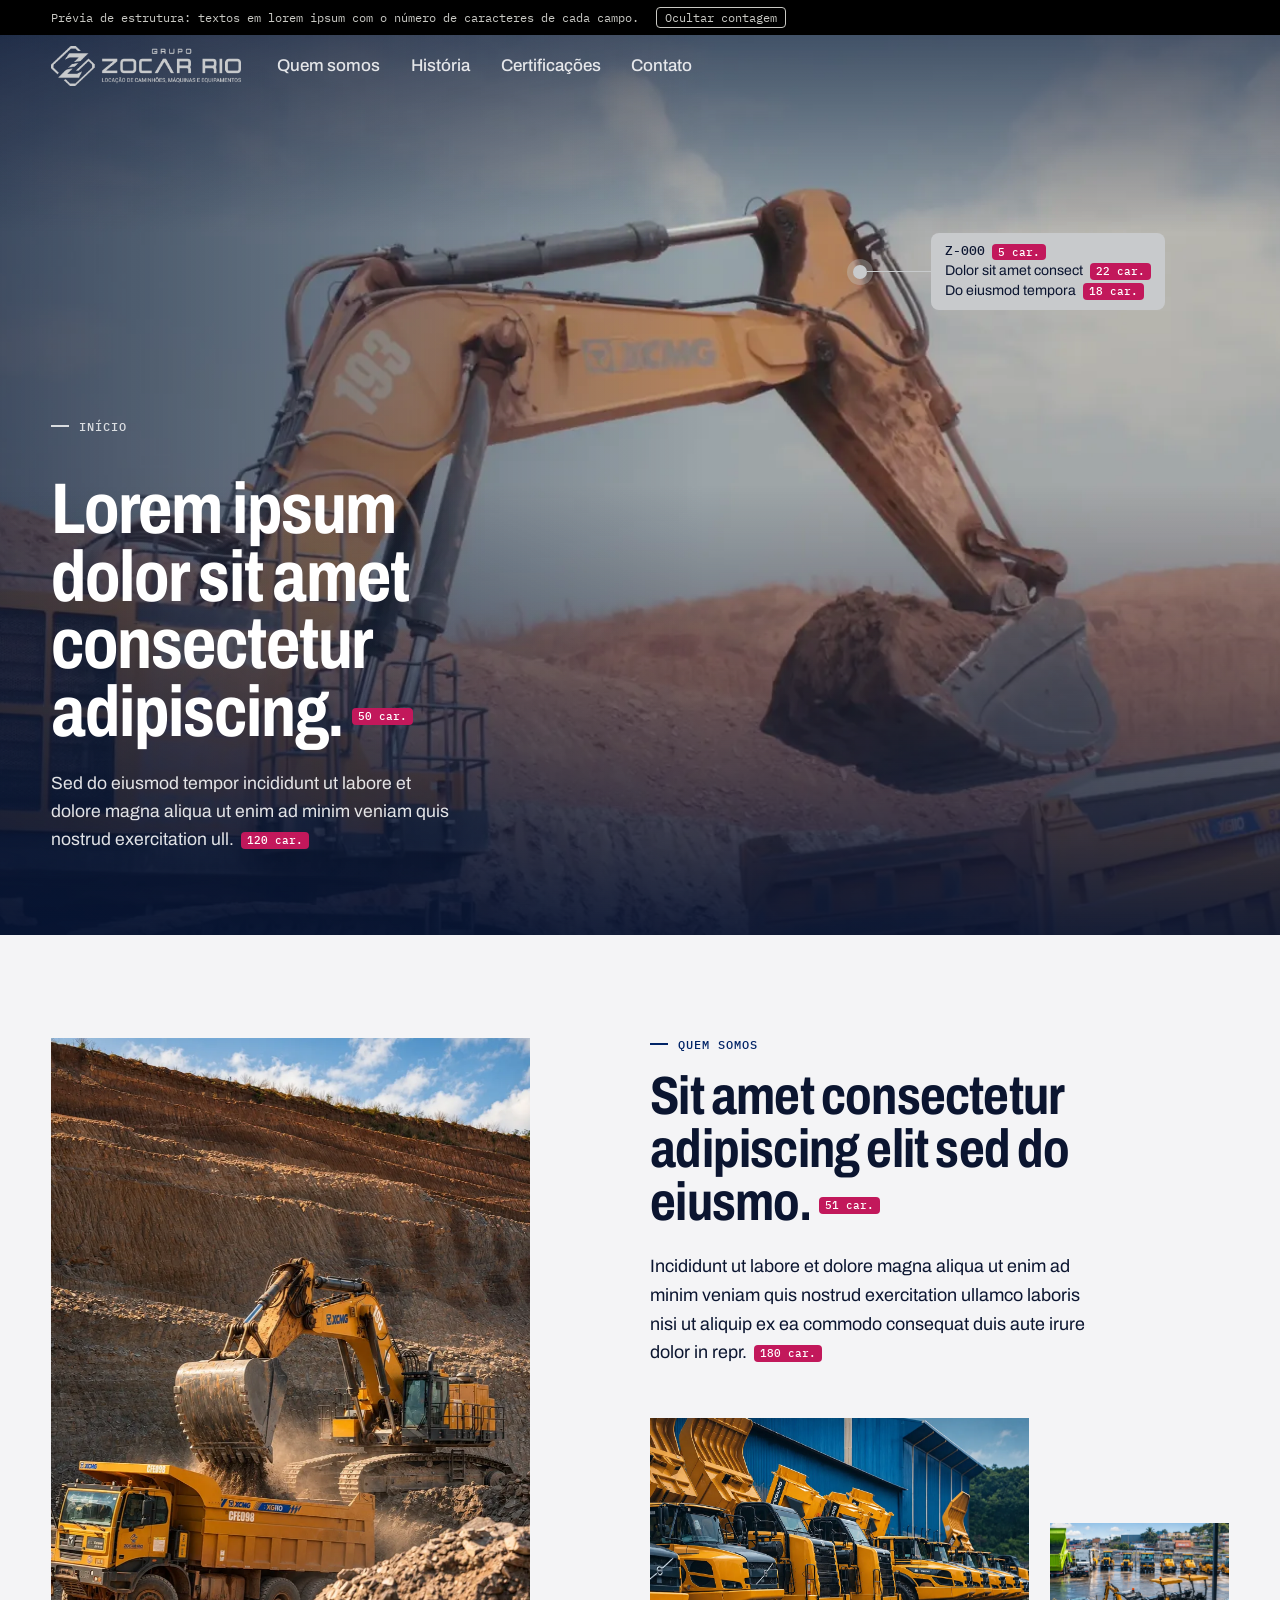
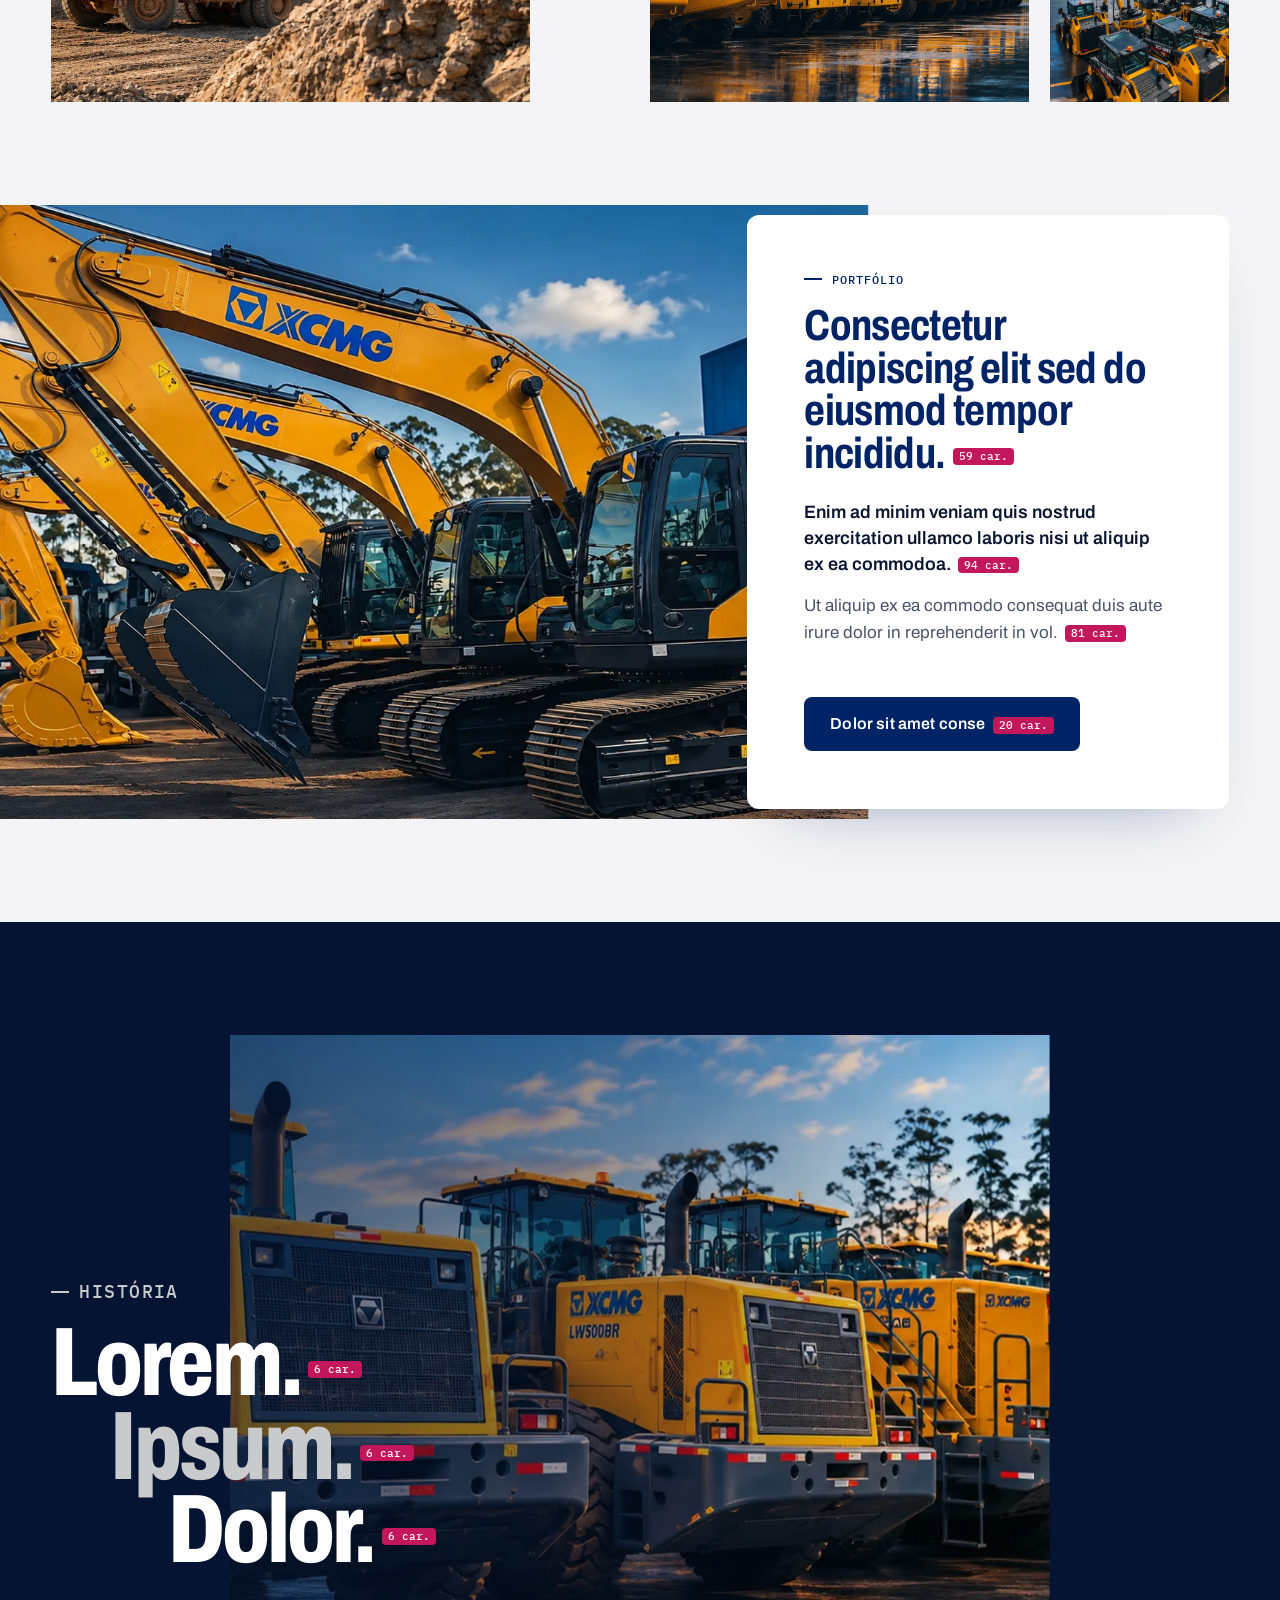
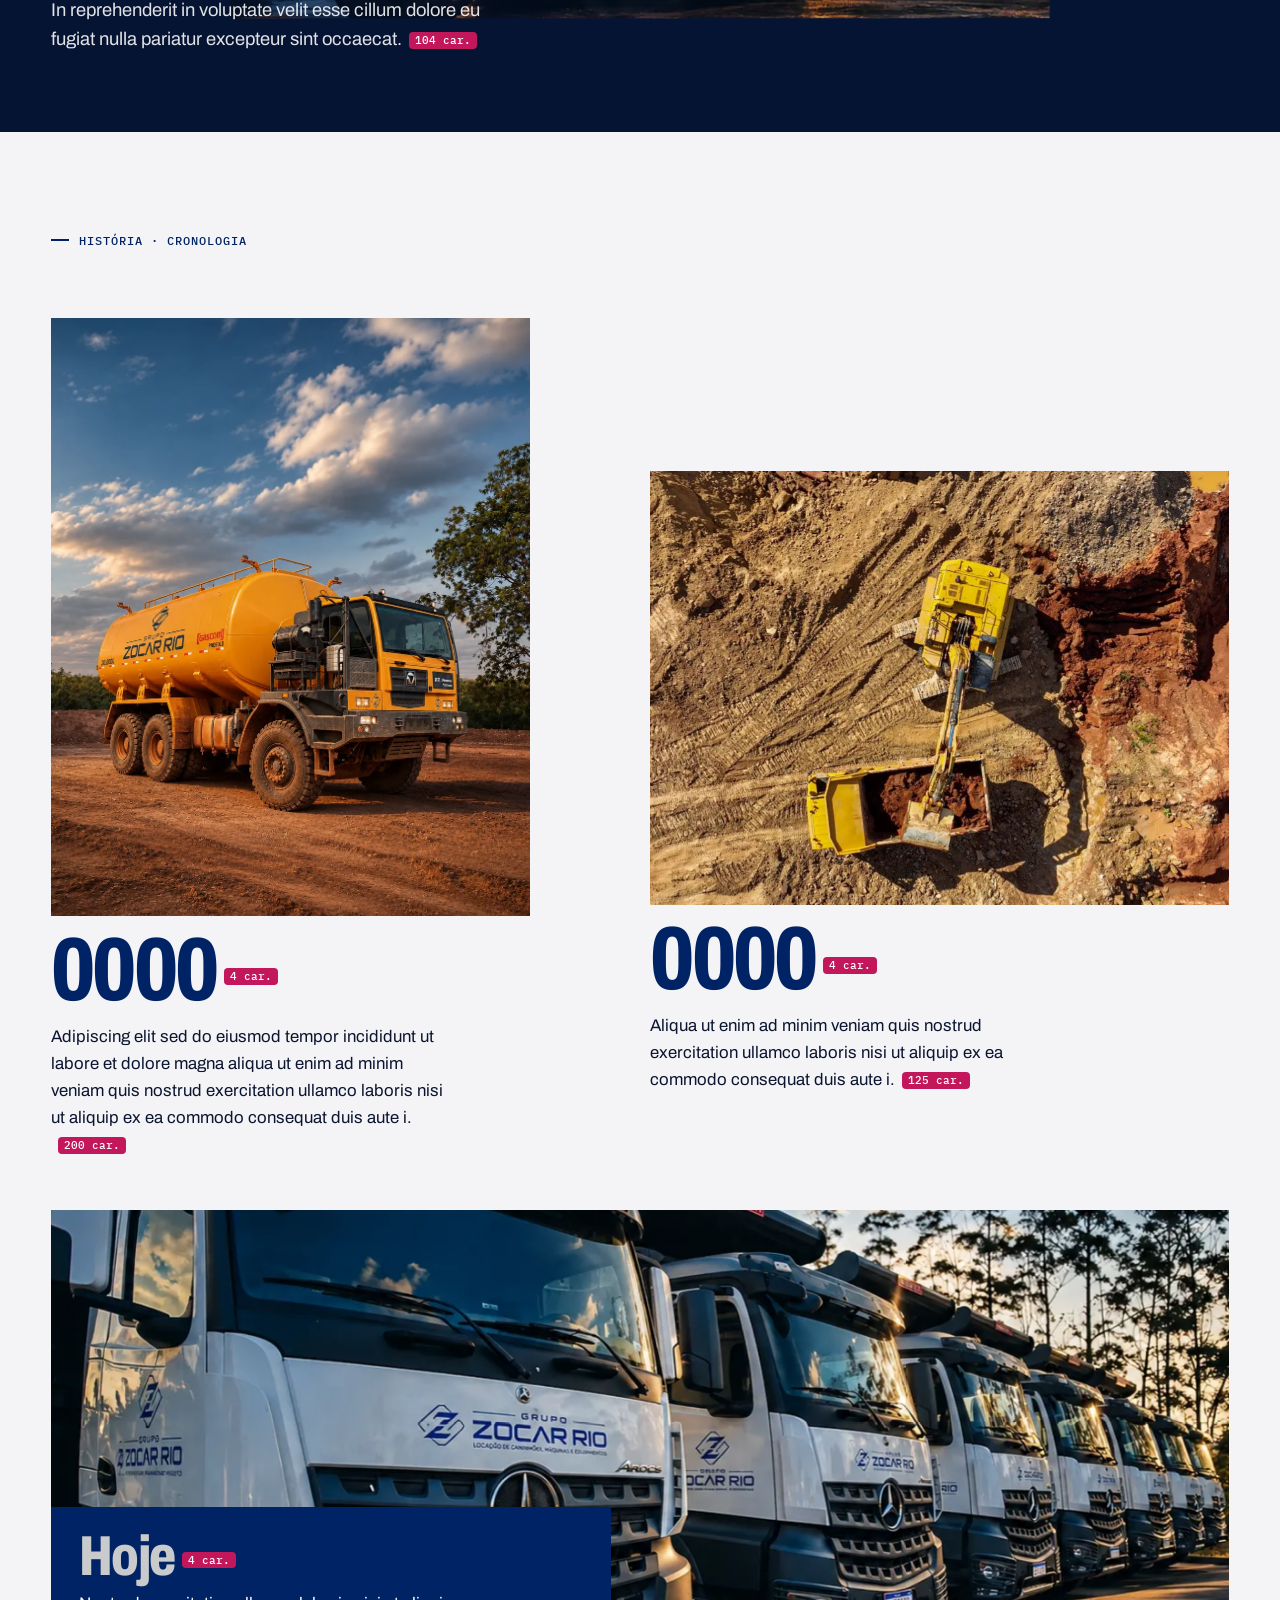
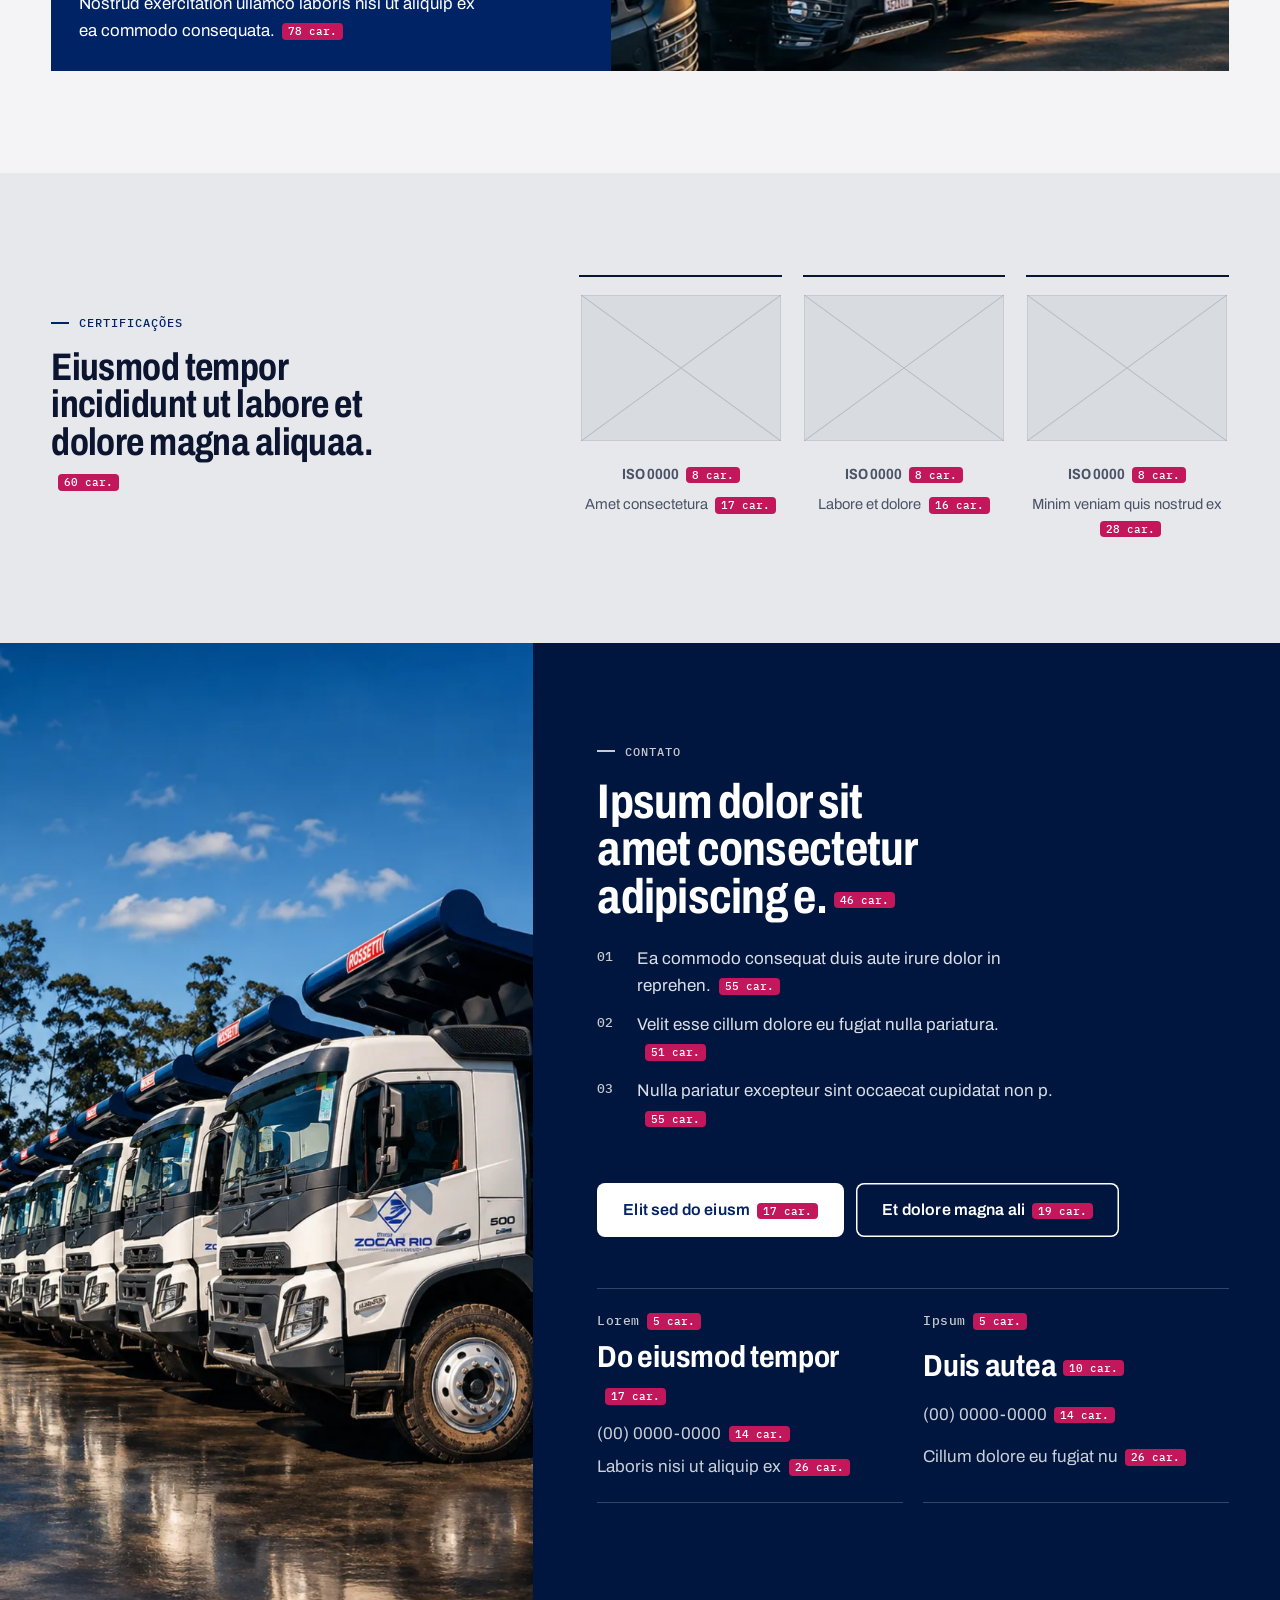
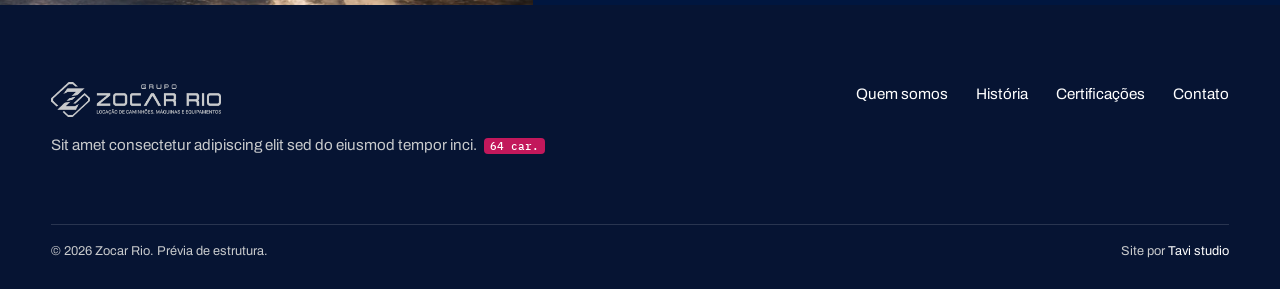
==== commit c61debfb: "Home com lorem ipsum, contagem de caracteres e mídia real da Zocar Textos em lorem no tamanho de cad" ====
--- a/index.html
+++ b/index.html
@@ -4,7 +4,7 @@
   <meta charset="utf-8">
   <meta name="viewport" content="width=device-width, initial-scale=1">
   <title>Zocar Rio</title>
-  <meta name="description" content="Zocar Rio. Prévia de estrutura: conteúdo a receber.">
+  <meta name="description" content="Zocar Rio. Prévia de estrutura com textos em lorem ipsum.">
   <meta name="robots" content="noindex, nofollow">
   <link rel="canonical" href="https://zocarrio.com.br/">
   <meta name="theme-color" content="#061433">
@@ -12,17 +12,17 @@
   <meta property="og:locale" content="pt_BR">
   <meta property="og:site_name" content="Zocar Rio">
   <meta property="og:title" content="Zocar Rio">
-  <meta property="og:description" content="Zocar Rio. Prévia de estrutura: conteúdo a receber.">
+  <meta property="og:description" content="Zocar Rio. Prévia de estrutura com textos em lorem ipsum.">
   <link rel="icon" type="image/png" href="img/favicon.png">
   <link rel="apple-touch-icon" href="img/simbolo.png">
   <link rel="preconnect" href="https://fonts.googleapis.com">
   <link rel="preconnect" href="https://fonts.gstatic.com" crossorigin>
   <link rel="stylesheet" href="https://fonts.googleapis.com/css2?family=Archivo:wdth,wght@62..125,400..800&family=IBM+Plex+Mono:wght@400;500&display=swap">
-  <link rel="stylesheet" href="css/zocar.css?v=43">
+  <link rel="stylesheet" href="css/zocar.css?v=44">
 </head>
 <body class="home vazia">
   <a class="pular" href="#conteudo">Pular para o conteúdo</a>
-  <p class="demo">Prévia de estrutura: conteúdo a receber.</p>
+  <p class="demo"><span class="demo__longo">Prévia de estrutura: textos em lorem ipsum com o número de caracteres de cada campo.</span><span class="demo__curto">Prévia: lorem ipsum com contagem.</span> <button type="button" class="demo__contagem" aria-pressed="true">Ocultar contagem</button></p>
 
   <header class="cabecalho">
     <a class="marca" href="index.html" aria-label="Zocar Rio, página inicial">
@@ -47,17 +47,17 @@
     <!-- 1. ABERTURA: foto em tela cheia, título sobre a foto, etiqueta presa à máquina -->
     <section class="abertura" aria-labelledby="t-abertura">
       <picture class="abertura__foto" data-paralaxe>
-        <img class="vazio" src="img/vazio.svg" alt="" width="1920" height="1080">
+        <video class="abertura__video" autoplay muted loop playsinline preload="auto" poster="img/midia/banner-capa.webp" aria-hidden="true"><source src="img/midia/banner-960.mp4" type="video/mp4" media="(max-width: 760px)"><source src="img/midia/banner.mp4" type="video/mp4"></video>
       </picture>
       <div class="etiqueta" aria-hidden="true">
         <span class="etiqueta__ponto"></span><span class="etiqueta__fio"></span>
-        <span class="etiqueta__placa"><span class="ph" style="--w:5ch"></span><span class="ph" style="--w:16ch"></span><span class="ph" style="--w:12ch"></span></span>
+        <span class="etiqueta__placa"><b><span class="lorem" data-car="5">Z-000</span></b><span class="lorem" data-car="22">Dolor sit amet consect</span><span class="lorem" data-car="18">Do eiusmod tempora</span></span>
       </div>
       <div class="abertura__conteudo">
         <p class="rotulo abertura__rotulo">Início</p>
-        <h1 id="t-abertura"><span class="so-leitor">Título da abertura</span><span class="ph" style="--w:100%"></span><span class="ph" style="--w:86%"></span><span class="ph" style="--w:60%"></span></h1>
+        <h1 id="t-abertura"><span class="lorem" data-car="50">Lorem ipsum dolor sit amet consectetur adipiscing.</span></h1>
         <div class="abertura__lado">
-          <p><span class="ph" style="--w:38ch"></span><span class="ph" style="--w:34ch"></span><span class="ph" style="--w:20ch"></span></p>
+          <p><span class="lorem" data-car="120">Sed do eiusmod tempor incididunt ut labore et dolore magna aliqua ut enim ad minim veniam quis nostrud exercitation ull.</span></p>
         </div>
       </div>
     </section>
@@ -65,69 +65,69 @@
     <!-- 2. QUEM SOMOS: foto principal vertical + texto + dois detalhes alinhados à base da foto -->
     <section class="escala secao" id="quem-somos" aria-labelledby="t-quem">
       <figure class="escala__principal" data-revela="mascara">
-        <img class="vazio" src="img/vazio.svg" alt="" width="1080" height="1440" loading="lazy">
+        <img src="img/midia/escavadeira-pedreira.webp" alt="Escavadeira amarela carregando um caminhão basculante numa pedreira" width="1086" height="1448" loading="lazy">
       </figure>
       <div class="escala__texto">
         <p class="rotulo" data-revela>Quem somos</p>
-        <h2 id="t-quem" data-revela style="--i:1"><span class="so-leitor">Quem somos</span><span class="ph" style="--w:100%"></span><span class="ph" style="--w:90%"></span><span class="ph" style="--w:55%"></span></h2>
-        <p data-revela style="--i:2"><span class="ph" style="--w:100%"></span><span class="ph" style="--w:96%"></span><span class="ph" style="--w:92%"></span><span class="ph" style="--w:48%"></span></p>
+        <h2 id="t-quem" data-revela style="--i:1"><span class="lorem" data-car="51">Sit amet consectetur adipiscing elit sed do eiusmo.</span></h2>
+        <p data-revela style="--i:2"><span class="lorem" data-car="180">Incididunt ut labore et dolore magna aliqua ut enim ad minim veniam quis nostrud exercitation ullamco laboris nisi ut aliquip ex ea commodo consequat duis aute irure dolor in repr.</span></p>
       </div>
       <figure class="escala__detalhe escala__detalhe--braco" data-revela="mascara" style="--i:2">
-        <img class="vazio" src="img/vazio.svg" alt="" width="890" height="668" loading="lazy">
+        <img src="img/midia/frota-galpao.webp" alt="Caminhões fora de estrada amarelos enfileirados diante de um galpão azul, com o pátio molhado" width="1448" height="1086" loading="lazy">
       </figure>
       <figure class="escala__detalhe escala__detalhe--roda" data-revela="mascara" style="--i:4">
-        <img class="vazio" src="img/vazio.svg" alt="" width="604" height="604" loading="lazy">
+        <img src="img/midia/maquinas-patio.webp" alt="Minicarregadeiras e retroescavadeiras amarelas no pátio coberto" width="1087" height="1447" loading="lazy">
       </figure>
     </section>
 
     <!-- 3. PORTFÓLIO: foto sangrando à esquerda e cartão sobreposto (o botão será ligado a Locação e venda) -->
     <section class="portfolio secao" id="portfolio" aria-labelledby="t-portfolio">
       <figure class="portfolio__foto" data-revela="mascara">
-        <img class="vazio" src="img/vazio.svg" alt="" width="1200" height="800" loading="lazy">
+        <img src="img/midia/escavadeiras-fileira.webp" alt="Fileira de escavadeiras XCMG amarelas ao entardecer" width="1672" height="941" loading="lazy">
       </figure>
       <div class="portfolio__cartao" data-revela style="--i:1">
         <p class="rotulo">Portfólio</p>
-        <h2 id="t-portfolio"><span class="so-leitor">Portfólio</span><span class="ph" style="--w:100%"></span><span class="ph" style="--w:92%"></span><span class="ph" style="--w:50%"></span></h2>
-        <p class="portfolio__destaque"><span class="ph" style="--w:100%"></span><span class="ph" style="--w:70%"></span></p>
-        <p><span class="ph" style="--w:100%"></span><span class="ph" style="--w:62%"></span></p>
-        <span class="botao botao--marca" aria-hidden="true"><span class="ph" style="--w:16ch"></span></span>
+        <h2 id="t-portfolio"><span class="lorem" data-car="59">Consectetur adipiscing elit sed do eiusmod tempor incididu.</span></h2>
+        <p class="portfolio__destaque"><span class="lorem" data-car="94">Enim ad minim veniam quis nostrud exercitation ullamco laboris nisi ut aliquip ex ea commodoa.</span></p>
+        <p><span class="lorem" data-car="81">Ut aliquip ex ea commodo consequat duis aute irure dolor in reprehenderit in vol.</span></p>
+        <span class="botao botao--marca" aria-hidden="true"><span class="lorem" data-car="20">Dolor sit amet conse</span></span>
       </div>
     </section>
 
     <!-- 4. HISTÓRIA: o panorama abre a seção (origem) e a cronologia segue -->
     <section class="panorama" id="historia" aria-labelledby="t-historia" data-panorama>
       <picture class="panorama__janela">
-        <img class="vazio" src="img/vazio.svg" alt="" width="1920" height="822" loading="lazy">
+        <img src="img/midia/carregadeiras.webp" alt="Pás carregadeiras XCMG amarelas alinhadas no pátio ao entardecer" width="1672" height="941" loading="lazy">
       </picture>
       <div class="panorama__texto">
         <p class="rotulo" data-revela>História</p>
         <h2 id="t-historia" class="so-leitor">História</h2>
         <ol class="verbos" aria-hidden="true">
-          <li data-revela><span class="ph" style="--w:3.4em"></span></li>
-          <li data-revela style="--i:2"><span class="ph" style="--w:3.8em"></span></li>
-          <li data-revela style="--i:4"><span class="ph" style="--w:3em"></span></li>
+          <li data-revela><span class="lorem" data-car="6">Lorem.</span></li>
+          <li data-revela style="--i:2"><span class="lorem" data-car="6">Ipsum.</span></li>
+          <li data-revela style="--i:4"><span class="lorem" data-car="6">Dolor.</span></li>
         </ol>
-        <p data-revela style="--i:5"><span class="ph" style="--w:100%"></span><span class="ph" style="--w:66%"></span></p>
+        <p data-revela style="--i:5"><span class="lorem" data-car="104">In reprehenderit in voluptate velit esse cillum dolore eu fugiat nulla pariatur excepteur sint occaecat.</span></p>
       </div>
     </section>
 
     <section class="cronologia secao" aria-label="Cronologia">
       <p class="rotulo cronologia__rotulo">História · Cronologia</p>
       <article class="marco marco--1980">
-        <figure data-revela="mascara"><img class="vazio" src="img/vazio.svg" alt="" width="1003" height="1254" loading="lazy"></figure>
-        <span class="marco__ano" data-revela><span class="ph" style="--w:2.2em"></span></span>
-        <p data-revela style="--i:1"><span class="ph" style="--w:100%"></span><span class="ph" style="--w:94%"></span><span class="ph" style="--w:40%"></span></p>
+        <figure data-revela="mascara"><img src="img/midia/caminhao-tanque.webp" alt="Caminhão-tanque amarelo da Zocar Rio numa estrada de terra ao pôr do sol" width="1086" height="1448" loading="lazy"></figure>
+        <span class="marco__ano" data-revela><span class="lorem" data-car="4">0000</span></span>
+        <p data-revela style="--i:1"><span class="lorem" data-car="200">Adipiscing elit sed do eiusmod tempor incididunt ut labore et dolore magna aliqua ut enim ad minim veniam quis nostrud exercitation ullamco laboris nisi ut aliquip ex ea commodo consequat duis aute i.</span></p>
       </article>
       <article class="marco marco--1984">
-        <figure data-revela="mascara"><img class="vazio" src="img/vazio.svg" alt="" width="1200" height="900" loading="lazy"></figure>
-        <span class="marco__ano" data-revela><span class="ph" style="--w:2.2em"></span></span>
-        <p data-revela style="--i:1"><span class="ph" style="--w:100%"></span><span class="ph" style="--w:90%"></span><span class="ph" style="--w:35%"></span></p>
+        <figure data-revela="mascara"><img src="img/midia/mina-aerea.webp" alt="Vista aérea de uma escavadeira carregando um caminhão numa mina" width="1280" height="720" loading="lazy"></figure>
+        <span class="marco__ano" data-revela><span class="lorem" data-car="4">0000</span></span>
+        <p data-revela style="--i:1"><span class="lorem" data-car="125">Aliqua ut enim ad minim veniam quis nostrud exercitation ullamco laboris nisi ut aliquip ex ea commodo consequat duis aute i.</span></p>
       </article>
       <article class="marco marco--hoje">
-        <figure data-revela="mascara"><img class="vazio" src="img/vazio.svg" alt="" width="1024" height="387" loading="lazy"></figure>
+        <figure data-revela="mascara"><img src="img/midia/frota-zocar.webp" alt="Frota de caminhões brancos com a marca Zocar Rio ao entardecer" width="1448" height="1086" loading="lazy"></figure>
         <div class="marco__sobre">
-          <span class="marco__ano"><span class="ph" style="--w:2.2em"></span></span>
-          <p><span class="ph" style="--w:100%"></span><span class="ph" style="--w:70%"></span></p>
+          <span class="marco__ano"><span class="lorem" data-car="4">Hoje</span></span>
+          <p><span class="lorem" data-car="78">Nostrud exercitation ullamco laboris nisi ut aliquip ex ea commodo consequata.</span></p>
         </div>
       </article>
     </section>
@@ -136,35 +136,35 @@
     <section class="certificacoes secao" id="certificacoes" aria-labelledby="t-cert">
       <div class="certificacoes__texto">
         <p class="rotulo">Certificações</p>
-        <h2 id="t-cert" data-revela><span class="so-leitor">Certificações</span><span class="ph" style="--w:100%"></span><span class="ph" style="--w:60%"></span></h2>
+        <h2 id="t-cert" data-revela><span class="lorem" data-car="60">Eiusmod tempor incididunt ut labore et dolore magna aliquaa.</span></h2>
       </div>
       <ul class="certificacoes__selos">
-        <li data-revela style="--i:1"><img class="vazio" src="img/vazio.svg" alt="" width="352" height="256" loading="lazy"><b><span class="ph" style="--w:8ch"></span></b><span><span class="ph" style="--w:14ch"></span></span></li>
-        <li data-revela style="--i:2"><img class="vazio" src="img/vazio.svg" alt="" width="352" height="256" loading="lazy"><b><span class="ph" style="--w:8ch"></span></b><span><span class="ph" style="--w:14ch"></span></span></li>
-        <li data-revela style="--i:3"><img class="vazio" src="img/vazio.svg" alt="" width="352" height="256" loading="lazy"><b><span class="ph" style="--w:8ch"></span></b><span><span class="ph" style="--w:14ch"></span></span></li>
+        <li data-revela style="--i:1"><img class="vazio" src="img/vazio.svg" alt="" width="352" height="256" loading="lazy"><b><span class="lorem" data-car="8">ISO 0000</span></b><span><span class="lorem" data-car="17">Amet consectetura</span></span></li>
+        <li data-revela style="--i:2"><img class="vazio" src="img/vazio.svg" alt="" width="352" height="256" loading="lazy"><b><span class="lorem" data-car="8">ISO 0000</span></b><span><span class="lorem" data-car="16">Labore et dolore</span></span></li>
+        <li data-revela style="--i:3"><img class="vazio" src="img/vazio.svg" alt="" width="352" height="256" loading="lazy"><b><span class="lorem" data-car="8">ISO 0000</span></b><span><span class="lorem" data-car="28">Minim veniam quis nostrud ex</span></span></li>
       </ul>
     </section>
 
     <!-- 6. CONTATO: único lugar com canais e unidades (o rodapé não repete) -->
     <section class="chamada" id="contato" aria-labelledby="t-contato">
       <figure class="chamada__foto" data-revela="mascara">
-        <img class="vazio" src="img/vazio.svg" alt="" width="1600" height="2000" loading="lazy">
+        <img src="img/midia/frota-perspectiva.webp" alt="Caminhões basculantes da Zocar Rio enfileirados em perspectiva" width="1087" height="1446" loading="lazy">
       </figure>
       <div class="chamada__texto">
         <p class="rotulo">Contato</p>
-        <h2 id="t-contato" data-revela><span class="so-leitor">Contato</span><span class="ph" style="--w:100%"></span><span class="ph" style="--w:70%"></span></h2>
+        <h2 id="t-contato" data-revela><span class="lorem" data-car="46">Ipsum dolor sit amet consectetur adipiscing e.</span></h2>
         <ol class="chamada__passos">
-          <li data-revela style="--i:1"><span class="ph" style="--w:90%"></span></li>
-          <li data-revela style="--i:2"><span class="ph" style="--w:80%"></span></li>
-          <li data-revela style="--i:3"><span class="ph" style="--w:85%"></span></li>
+          <li data-revela style="--i:1"><span class="lorem" data-car="55">Ea commodo consequat duis aute irure dolor in reprehen.</span></li>
+          <li data-revela style="--i:2"><span class="lorem" data-car="51">Velit esse cillum dolore eu fugiat nulla pariatura.</span></li>
+          <li data-revela style="--i:3"><span class="lorem" data-car="55">Nulla pariatur excepteur sint occaecat cupidatat non p.</span></li>
         </ol>
         <div class="chamada__acoes" aria-hidden="true">
-          <span class="botao"><span class="ph" style="--w:14ch"></span></span>
-          <span class="botao botao--contorno"><span class="ph" style="--w:14ch"></span></span>
+          <span class="botao"><span class="lorem" data-car="17">Elit sed do eiusm</span></span>
+          <span class="botao botao--contorno"><span class="lorem" data-car="19">Et dolore magna ali</span></span>
         </div>
         <div class="unidades">
-          <article><span class="mono"><span class="ph" style="--w:6ch"></span></span><h3><span class="ph" style="--w:14ch"></span></h3><p><span class="ph" style="--w:12ch"></span></p><p><span class="ph" style="--w:18ch"></span></p></article>
-          <article><span class="mono"><span class="ph" style="--w:6ch"></span></span><h3><span class="ph" style="--w:14ch"></span></h3><p><span class="ph" style="--w:12ch"></span></p><p><span class="ph" style="--w:18ch"></span></p></article>
+          <article><span class="mono"><span class="lorem" data-car="5">Lorem</span></span><h3><span class="lorem" data-car="17">Do eiusmod tempor</span></h3><p><span class="lorem" data-car="14">(00) 0000-0000</span></p><p><span class="lorem" data-car="26">Laboris nisi ut aliquip ex</span></p></article>
+          <article><span class="mono"><span class="lorem" data-car="5">Ipsum</span></span><h3><span class="lorem" data-car="10">Duis autea</span></h3><p><span class="lorem" data-car="14">(00) 0000-0000</span></p><p><span class="lorem" data-car="26">Cillum dolore eu fugiat nu</span></p></article>
         </div>
       </div>
     </section>
@@ -174,7 +174,7 @@
     <div class="rodape__grade">
       <div>
         <img src="img/logo-claro.png" alt="Grupo Zocar Rio" width="1200" height="247" loading="lazy">
-        <p><span class="ph" style="--w:32ch"></span><span class="ph" style="--w:22ch"></span></p>
+        <p><span class="lorem" data-car="64">Sit amet consectetur adipiscing elit sed do eiusmod tempor inci.</span></p>
       </div>
       <nav aria-label="Rodapé">
         <ul class="rodape__menu">
@@ -200,7 +200,7 @@
   <dialog class="dossie" data-dossie aria-labelledby="dossie-titulo"></dialog>
 
   <script>window.ZOCAR_WHATSAPP = '5500000000000';</script>
-  <script src="js/patio.js?v=43"></script>
-  <script src="js/zocar.js?v=43"></script>
+  <script src="js/patio.js?v=44"></script>
+  <script src="js/zocar.js?v=44"></script>
 </body>
 </html>
--- a/css/zocar.css
+++ b/css/zocar.css
@@ -105,7 +105,7 @@
 /* ---------- Abertura ---------- */
 .abertura { position: relative; min-height: 100vh; min-height: 100svh; display: flex; align-items: flex-end; overflow: hidden; background: var(--carvao); color: var(--branco); isolation: isolate; }
 .abertura__foto { position: absolute; inset: 0; z-index: -2; }
-.abertura__foto img { width: 100%; height: 112%; object-fit: cover; object-position: 60% 50%; will-change: transform; }
+.abertura__foto img, .abertura__foto video { width: 100%; height: 112%; object-fit: cover; object-position: 60% 50%; will-change: transform; }
 .abertura::before { content: ""; position: absolute; inset: 0; z-index: -1; background: linear-gradient(180deg, rgba(6, 20, 51, .55) 0%, rgba(6, 20, 51, 0) 22%, rgba(6, 20, 51, 0) 50%, rgba(6, 20, 51, .9) 100%), linear-gradient(90deg, rgba(6, 20, 51, .6) 0%, rgba(6, 20, 51, 0) 55%); }
 .abertura__conteudo { width: 100%; padding: 0 var(--margem) clamp(56px, 9vh, 96px); display: grid; grid-template-columns: minmax(0, 8fr) minmax(0, 4fr); gap: 24px 48px; align-items: end; }
 .abertura h1 { grid-column: 1; max-width: 15ch; font-size: clamp(2.6rem, 5.6vw, 5.6rem); text-wrap: balance; }
@@ -450,7 +450,7 @@
   .marca img { width: 142px; }
   .demo { font-size: .68rem; }
   .abertura { align-items: flex-end; min-height: 100svh; }
-  .abertura__foto img { object-position: 68% 50%; }
+  .abertura__foto img, .abertura__foto video { object-position: 50% 50%; }
   .abertura::before { background: linear-gradient(180deg, rgba(6, 20, 51, .6) 0%, rgba(6, 20, 51, 0) 22%, rgba(6, 20, 51, .55) 42%, rgba(6, 20, 51, .92) 62%, rgba(6, 20, 51, .97) 100%); }
   .abertura h1 { font-size: clamp(2.4rem, 11.5vw, 3.3rem); }
   .abertura__lado p { font-size: 1rem; }
@@ -788,3 +788,15 @@
   .certificacoes__selos { gap: 8px; }
   .chamada__acoes .botao { flex: 1 1 100%; justify-content: center; }
 }
+
+/* ---------- Lorem ipsum com contagem (26/11): mostra quantos caracteres cada campo comporta ---------- */
+.lorem::after {
+  content: attr(data-car) " car.";
+  display: inline-block; margin-left: .45rem; padding: 2px 6px; vertical-align: middle;
+  font: 500 .66rem/1.2 var(--mono); letter-spacing: 0; font-stretch: 100%; text-transform: none;
+  color: #fff; background: #c2185b; border-radius: 4px; white-space: nowrap;
+}
+.sem-contagem .lorem::after { display: none; }
+.demo__contagem { margin-left: .6rem; padding: 2px 8px; font: inherit; color: inherit; background: transparent; border: 1px solid currentColor; border-radius: 4px; cursor: pointer; }
+.demo__curto { display: none; }
+@media (max-width: 599px) { .demo__longo { display: none; } .demo__curto { display: inline; } .demo__contagem { padding: 0 6px; } }
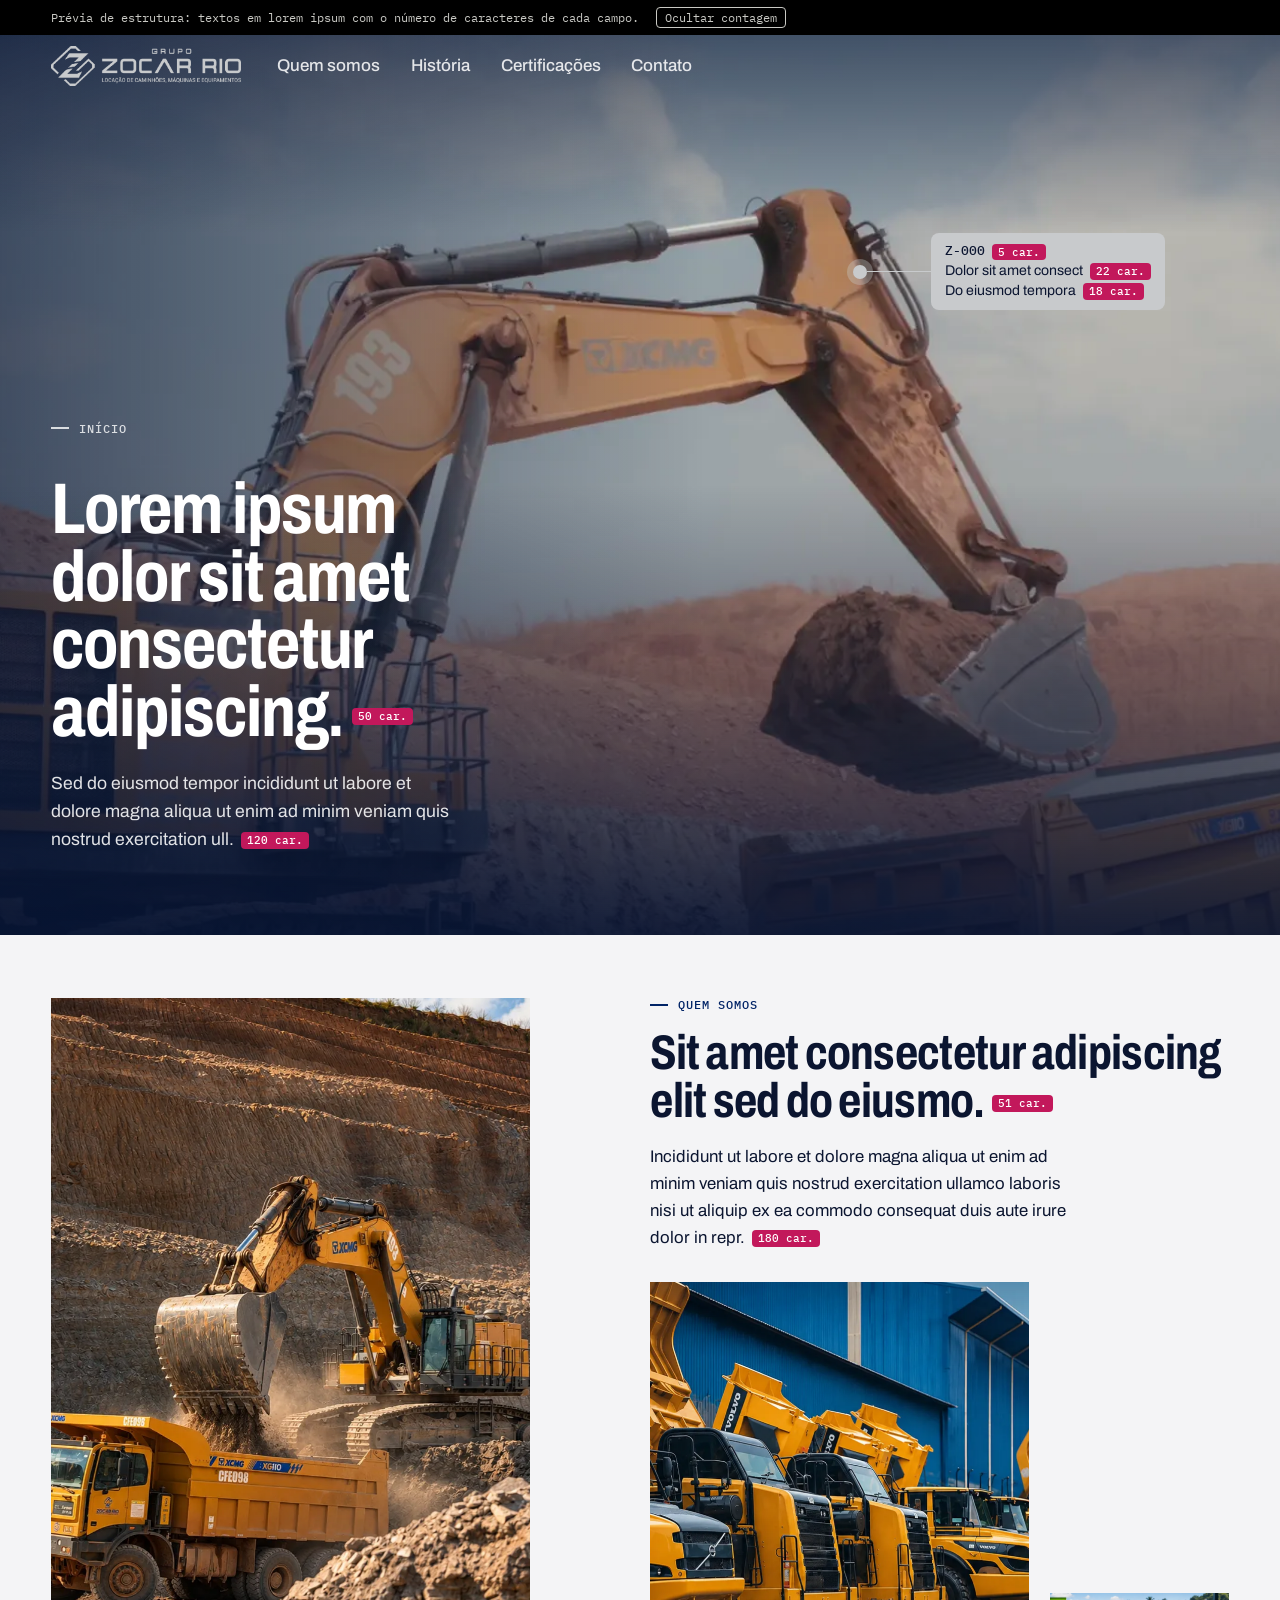
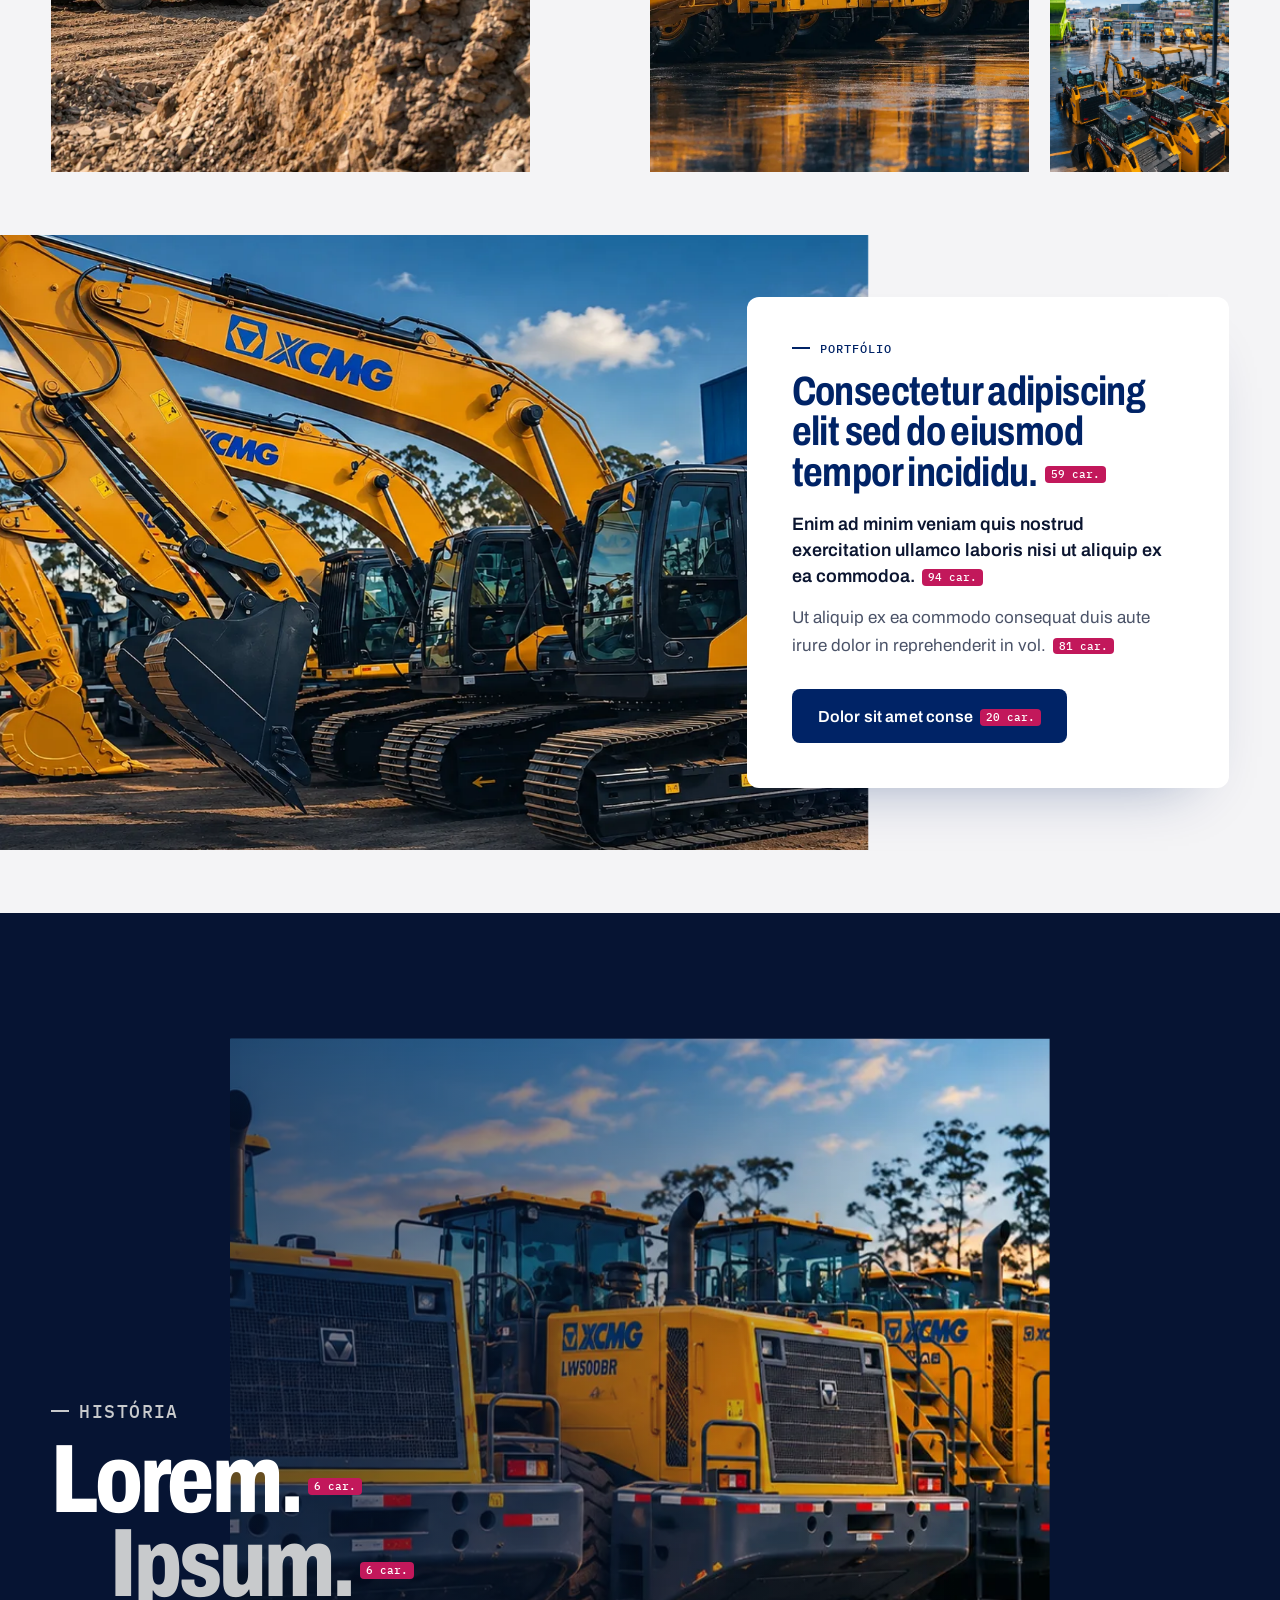
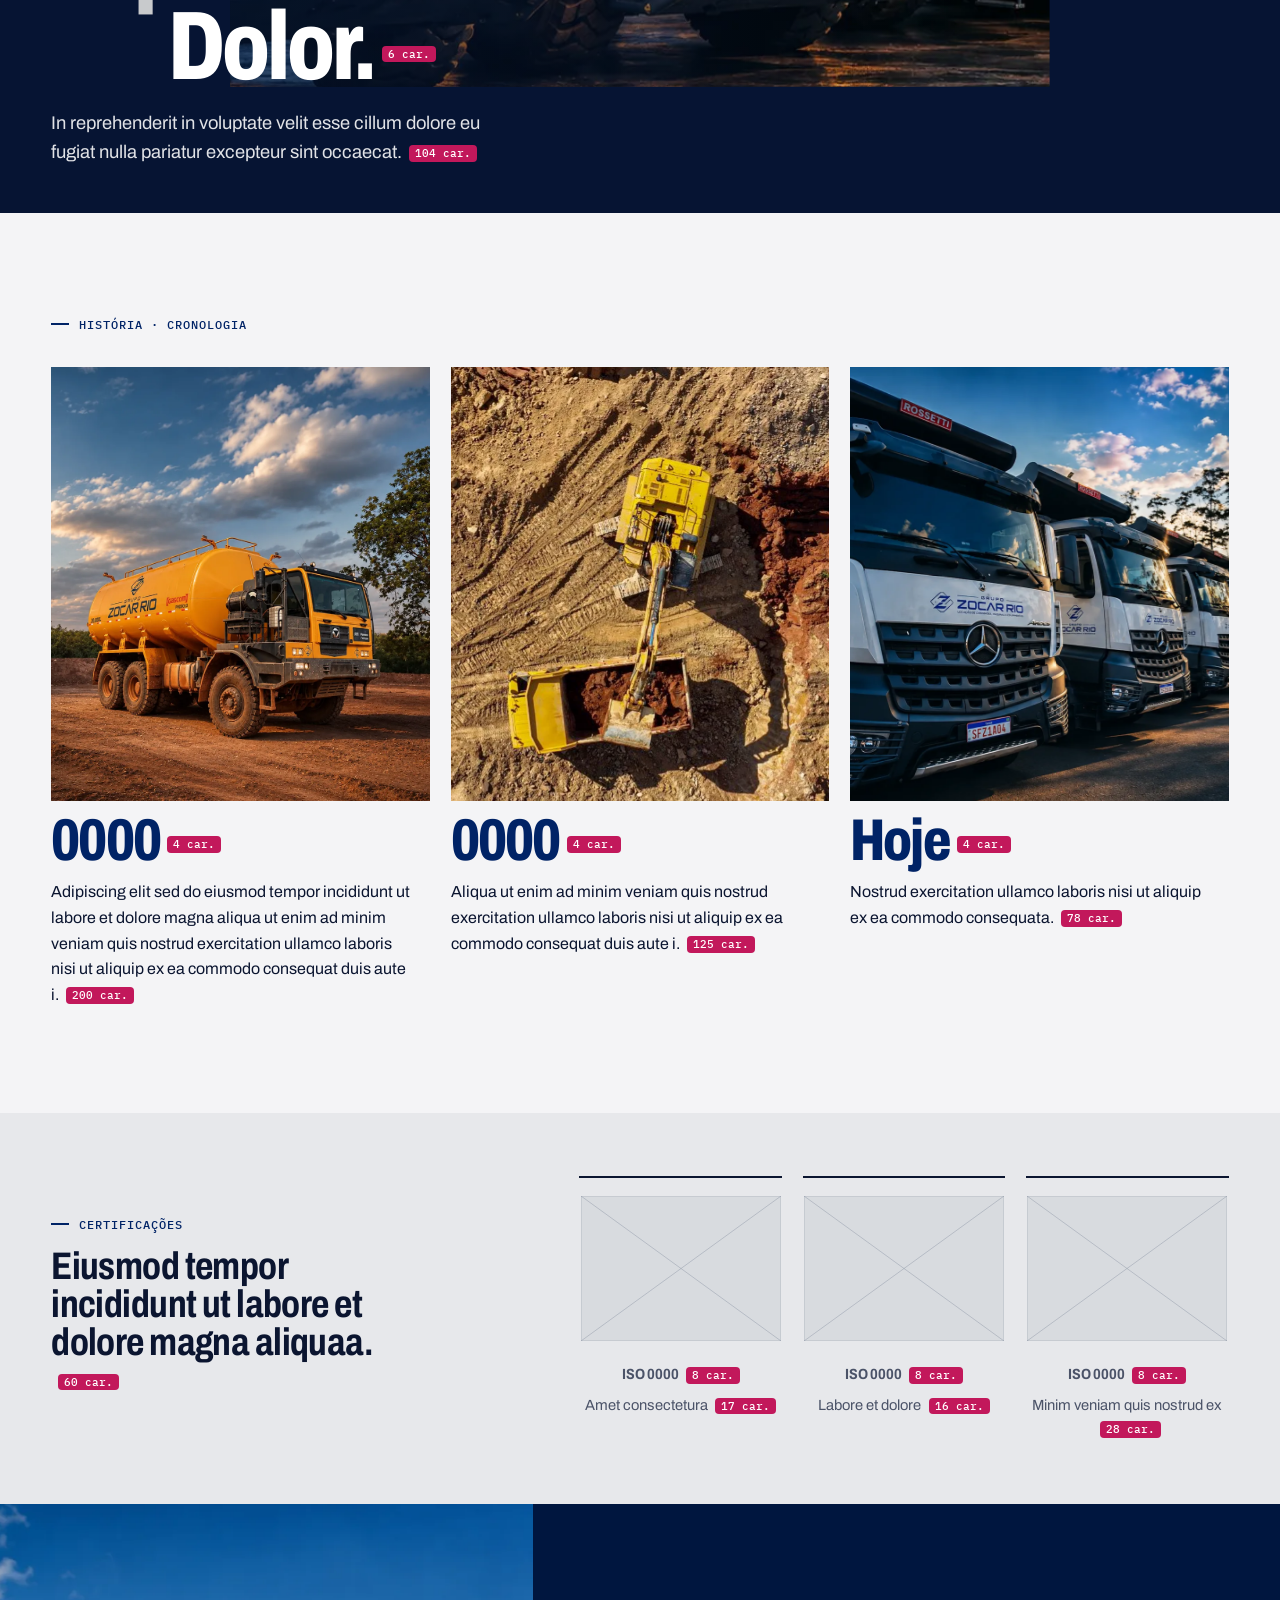
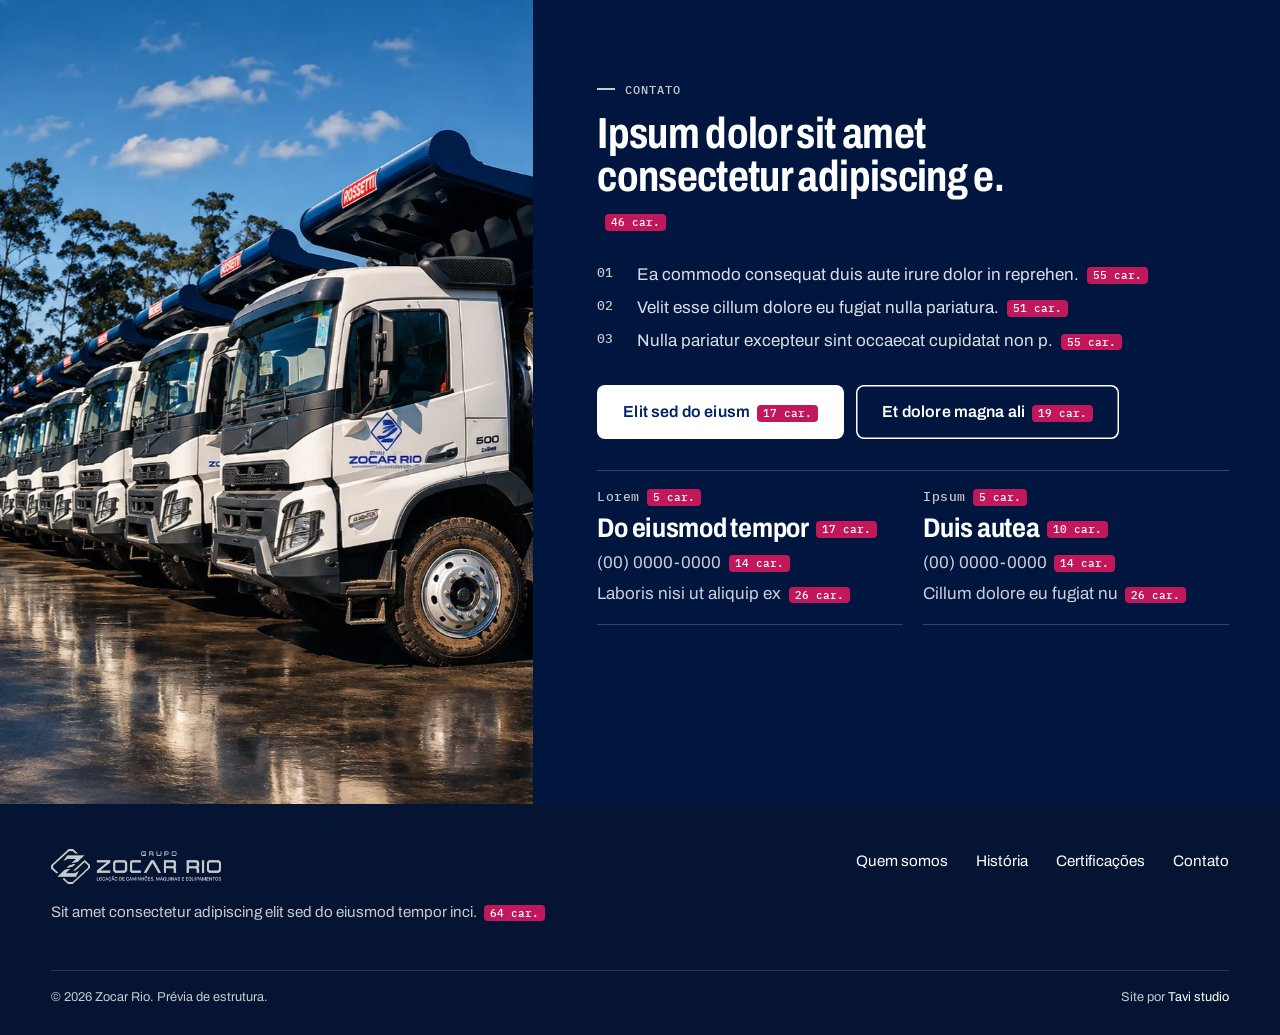
==== commit b040d0b1: "Cada seção da Home cabe na tela do computador Alturas medidas pela tela (svh): Quem somos, História," ====
--- a/index.html
+++ b/index.html
@@ -18,7 +18,7 @@
   <link rel="preconnect" href="https://fonts.googleapis.com">
   <link rel="preconnect" href="https://fonts.gstatic.com" crossorigin>
   <link rel="stylesheet" href="https://fonts.googleapis.com/css2?family=Archivo:wdth,wght@62..125,400..800&family=IBM+Plex+Mono:wght@400;500&display=swap">
-  <link rel="stylesheet" href="css/zocar.css?v=44">
+  <link rel="stylesheet" href="css/zocar.css?v=46">
 </head>
 <body class="home vazia">
   <a class="pular" href="#conteudo">Pular para o conteúdo</a>
@@ -200,7 +200,7 @@
   <dialog class="dossie" data-dossie aria-labelledby="dossie-titulo"></dialog>
 
   <script>window.ZOCAR_WHATSAPP = '5500000000000';</script>
-  <script src="js/patio.js?v=44"></script>
-  <script src="js/zocar.js?v=44"></script>
+  <script src="js/patio.js?v=46"></script>
+  <script src="js/zocar.js?v=46"></script>
 </body>
 </html>
--- a/css/zocar.css
+++ b/css/zocar.css
@@ -800,3 +800,63 @@
 .demo__contagem { margin-left: .6rem; padding: 2px 8px; font: inherit; color: inherit; background: transparent; border: 1px solid currentColor; border-radius: 4px; cursor: pointer; }
 .demo__curto { display: none; }
 @media (max-width: 599px) { .demo__longo { display: none; } .demo__curto { display: inline; } .demo__contagem { padding: 0 6px; } }
+
+/* ==========================================================================
+   Cada seção cabe na tela (26/11): no computador, alturas medidas pela tela
+   (svh), não só pela largura. --tela = altura útil sob o cabeçalho fixo.
+   ========================================================================== */
+@media (min-width: 901px) {
+  :root {
+    --tela: calc(100svh - 72px);
+    --secao: clamp(40px, min(7vw, 7svh), 104px);
+    --secao-curta: clamp(36px, 5svh, 72px);
+    --r-bloco: clamp(20px, 3.4svh, 44px);
+    --r-titulo: clamp(14px, 2.2svh, 24px);
+  }
+  .vazia .rotulo { margin-bottom: clamp(12px, 2svh, 20px) !important; }
+
+  /* Quem somos: a seção inteira tem a altura da tela; as fotos se ajustam */
+  .escala { height: min(100svh, 1000px); grid-template-rows: auto minmax(0, 1fr); row-gap: var(--r-bloco); }
+  .escala__principal { min-height: 0; height: 100%; }
+  .escala__texto h2 { font-size: clamp(2rem, min(3.8vw, 6.4svh), 4rem); }
+  .escala__texto p:last-child { font-size: 1.05rem; }
+  .escala__detalhe--braco { aspect-ratio: auto; align-self: stretch; min-height: 140px; height: 100%; }
+  .escala__detalhe--roda { align-self: end; max-height: 100%; }
+
+  /* Portfólio: a foto nunca passa da altura útil */
+  .portfolio__foto { height: min(48vw, calc(100svh - 2 * var(--secao)), 680px); }
+  .portfolio__cartao { padding: clamp(28px, min(4vw, 5svh), 60px); }
+  .portfolio__cartao h2 { font-size: clamp(1.9rem, min(3.2vw, 5.4svh), 3.2rem); }
+
+  /* História */
+  .panorama { min-height: min(100svh, 900px); }
+  .panorama .verbos li { font-size: clamp(3rem, min(7.6vw, 13svh), 7.6rem); }
+
+  /* Cronologia: três marcos lado a lado, mesma altura de foto */
+  .cronologia { grid-template-columns: repeat(3, minmax(0, 1fr)); gap: clamp(14px, 2svh, 24px) var(--vao); min-height: min(100svh, 1000px); align-content: center; }
+  .cronologia__rotulo { grid-column: 1 / -1; margin: 0 !important; }
+  .marco--1980, .marco--1984, .marco--hoje { grid-column: auto; margin-top: 0; padding-bottom: 0; align-self: start; gap: clamp(10px, 1.6svh, 16px); }
+  .marco figure img, .marco--1980 figure img, .marco--1984 figure img, .marco--hoje figure img { width: 100%; height: clamp(200px, calc(100svh - 2 * var(--secao) - 340px), 560px); aspect-ratio: auto; object-fit: cover; }
+  .marco__ano { font-size: clamp(2.6rem, min(4.6vw, 8svh), 4.6rem); }
+  .marco--hoje .marco__sobre { position: static; width: auto; max-width: none; padding: 0; background: none; color: inherit; gap: clamp(10px, 1.6svh, 16px); }
+  .marco--hoje .marco__sobre .marco__ano { color: var(--petroleo); font-size: clamp(2.6rem, min(4.6vw, 8svh), 4.6rem); }
+  .mexe .vazia .marco--hoje .marco__sobre { opacity: 1; transform: none; }
+  .marco p { font-size: 1rem; }
+
+  /* Contato: foto acompanha o texto, sem altura mínima fixa */
+  .chamada { min-height: min(100svh, 1000px); }
+  .chamada__foto img { min-height: 0; }
+  .chamada__texto { align-self: center; }
+  .chamada h2 { font-size: clamp(1.9rem, min(3.4vw, 5.6svh), 3.4rem); }
+  .chamada__passos { gap: 6px; }
+  .unidades article { padding: clamp(10px, 1.8svh, 20px) 0; gap: 4px; }
+  .unidades h3 { font-size: clamp(1.3rem, 3svh, 1.8rem); }
+}
+@media (min-width: 901px) {
+  .chamada h2 { max-width: 22ch; }
+  .chamada__passos { max-width: 62ch; }
+  .chamada__texto { padding-top: var(--secao-curta); padding-bottom: var(--secao-curta); }
+}
+@media (min-width: 901px) {
+  .chamada__foto img { position: absolute; inset: 0; height: 100%; }
+}
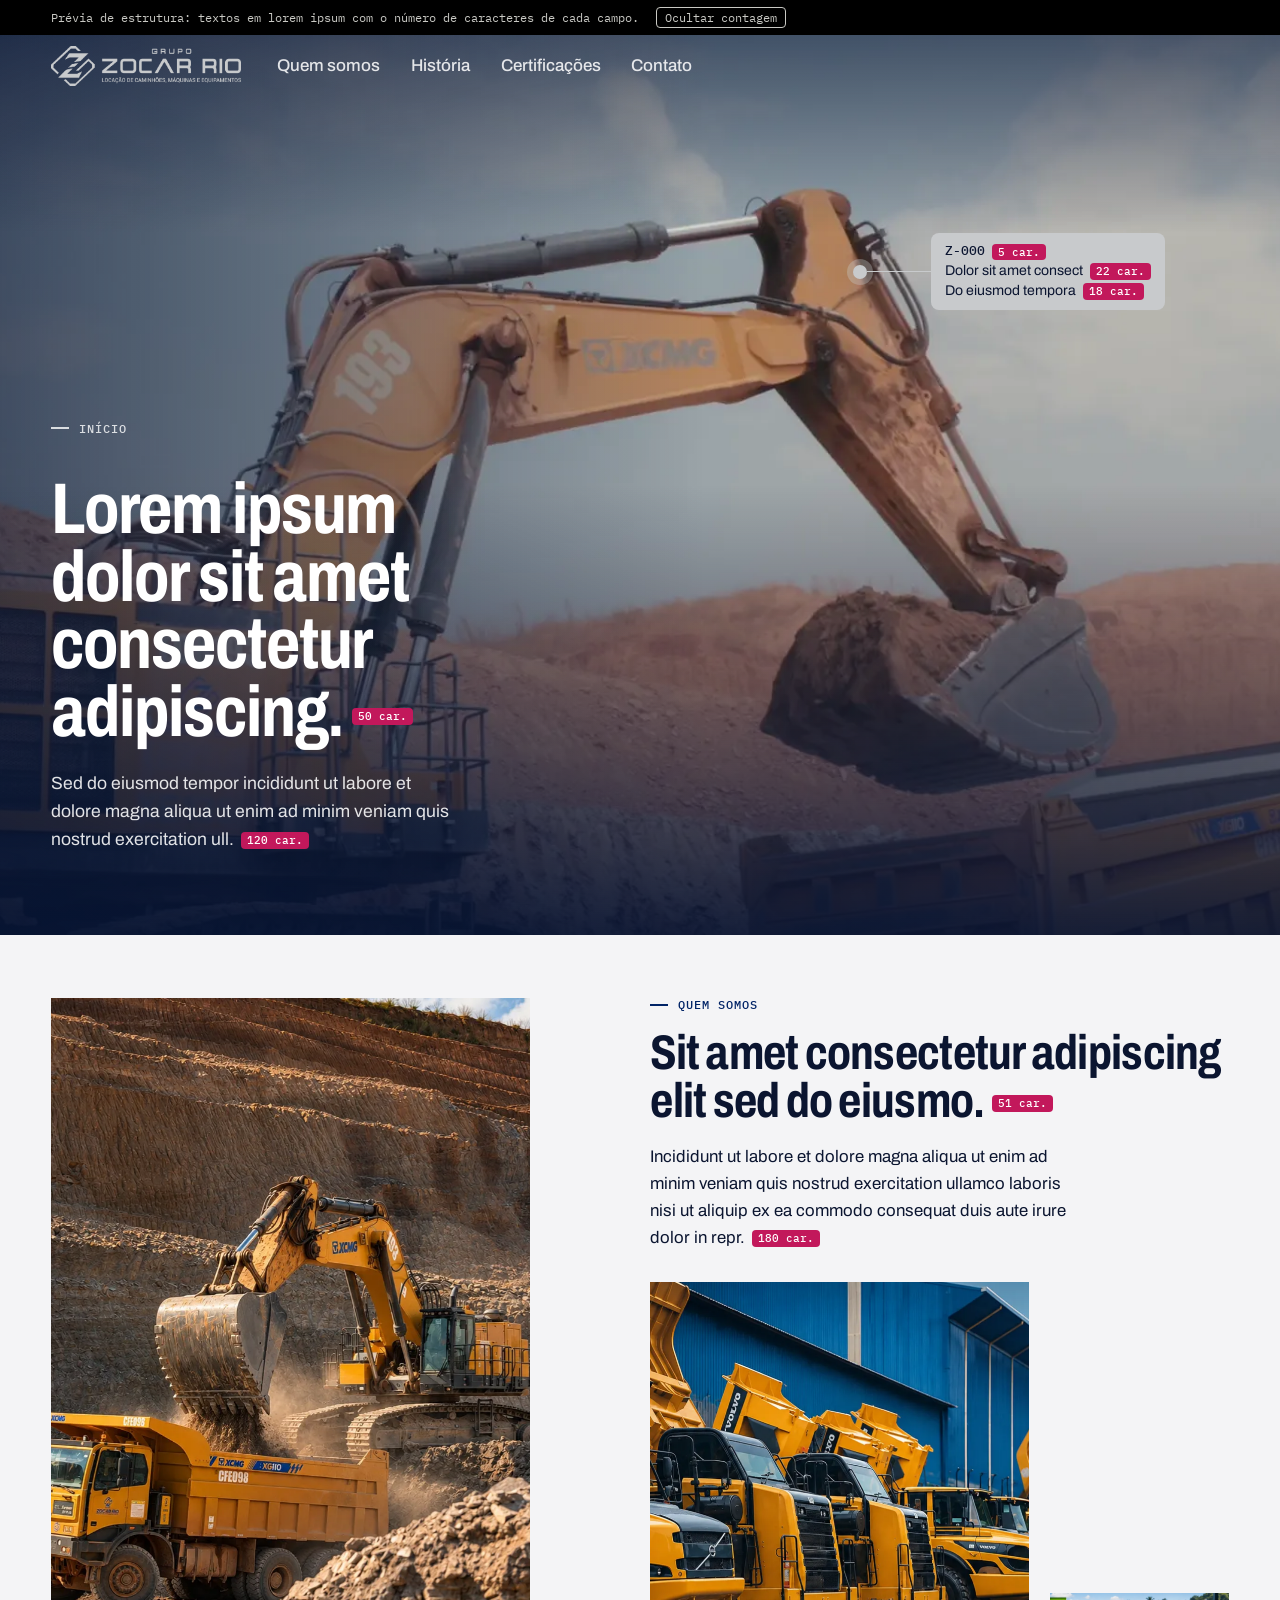
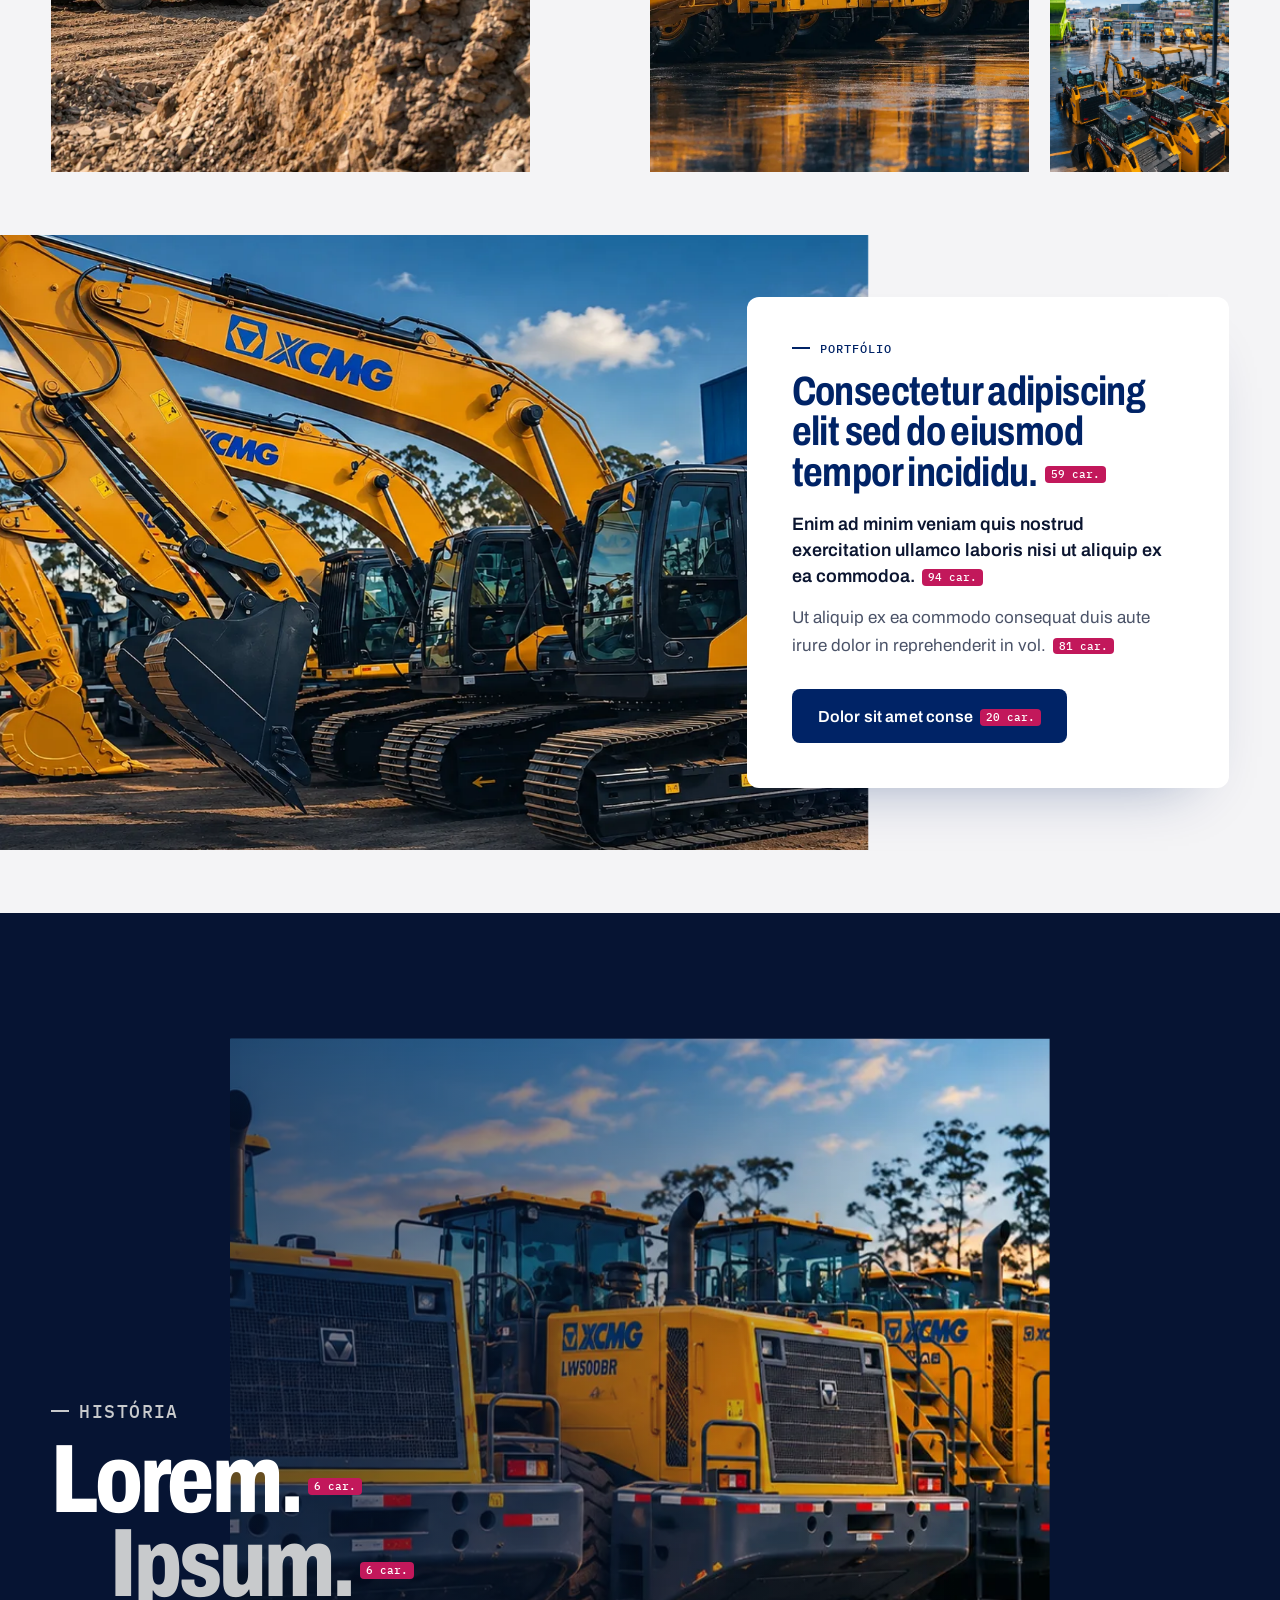
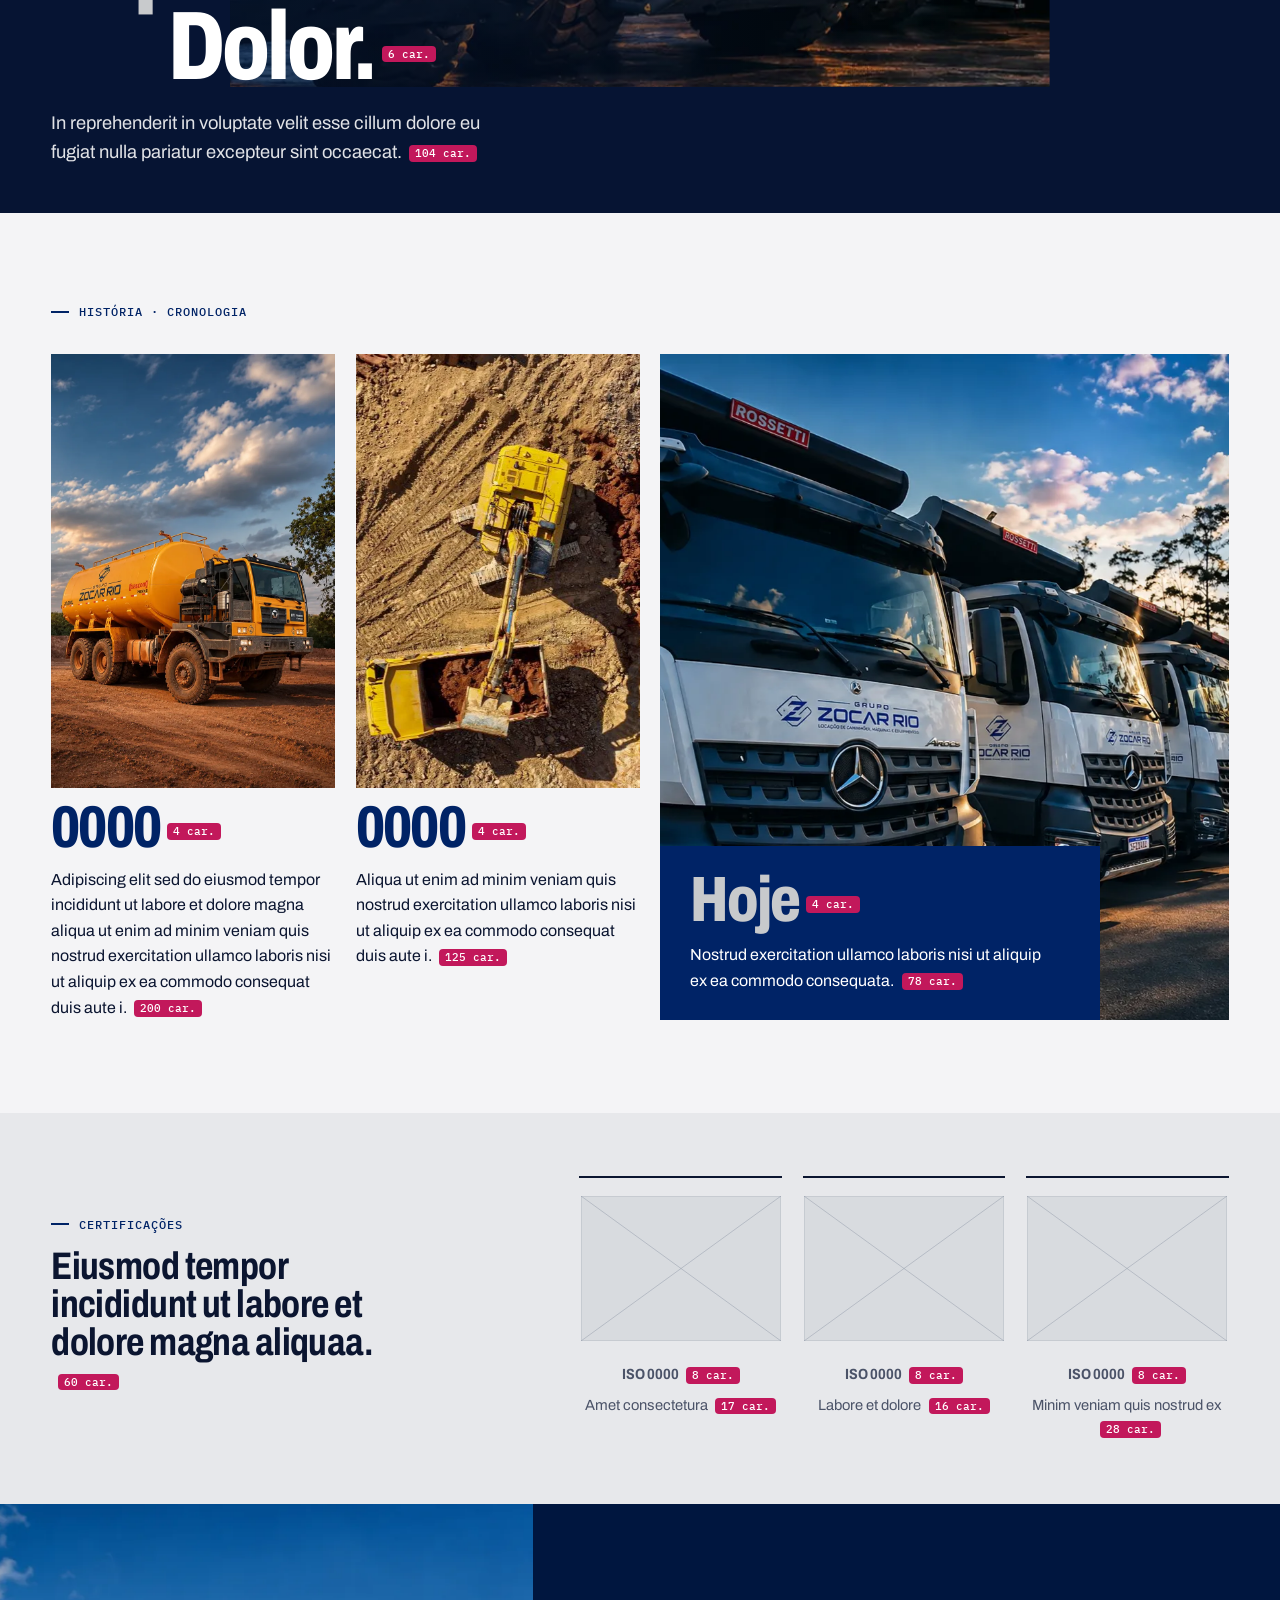
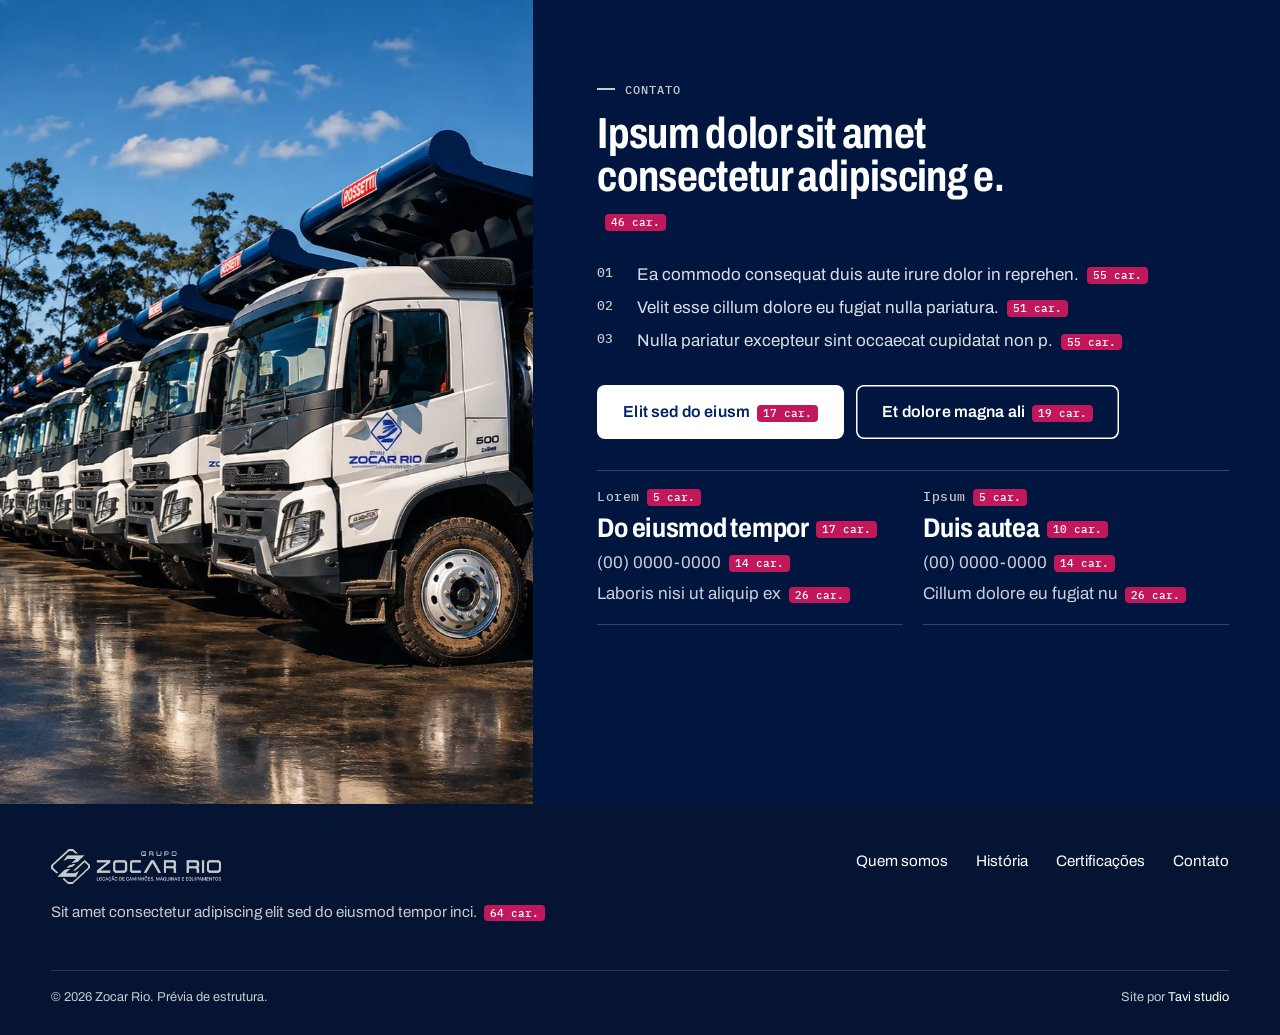
==== commit 1b0cf7be: "Cronologia: Hoje volta a ter destaque (coluna dupla com caixa azul sobre a foto) Co-Authored-By: Cla" ====
--- a/index.html
+++ b/index.html
@@ -18,7 +18,7 @@
   <link rel="preconnect" href="https://fonts.googleapis.com">
   <link rel="preconnect" href="https://fonts.gstatic.com" crossorigin>
   <link rel="stylesheet" href="https://fonts.googleapis.com/css2?family=Archivo:wdth,wght@62..125,400..800&family=IBM+Plex+Mono:wght@400;500&display=swap">
-  <link rel="stylesheet" href="css/zocar.css?v=46">
+  <link rel="stylesheet" href="css/zocar.css?v=47">
 </head>
 <body class="home vazia">
   <a class="pular" href="#conteudo">Pular para o conteúdo</a>
@@ -200,7 +200,7 @@
   <dialog class="dossie" data-dossie aria-labelledby="dossie-titulo"></dialog>
 
   <script>window.ZOCAR_WHATSAPP = '5500000000000';</script>
-  <script src="js/patio.js?v=46"></script>
-  <script src="js/zocar.js?v=46"></script>
+  <script src="js/patio.js?v=47"></script>
+  <script src="js/zocar.js?v=47"></script>
 </body>
 </html>
--- a/css/zocar.css
+++ b/css/zocar.css
@@ -840,7 +840,6 @@
   .marco__ano { font-size: clamp(2.6rem, min(4.6vw, 8svh), 4.6rem); }
   .marco--hoje .marco__sobre { position: static; width: auto; max-width: none; padding: 0; background: none; color: inherit; gap: clamp(10px, 1.6svh, 16px); }
   .marco--hoje .marco__sobre .marco__ano { color: var(--petroleo); font-size: clamp(2.6rem, min(4.6vw, 8svh), 4.6rem); }
-  .mexe .vazia .marco--hoje .marco__sobre { opacity: 1; transform: none; }
   .marco p { font-size: 1rem; }
 
   /* Contato: foto acompanha o texto, sem altura mínima fixa */
@@ -860,3 +859,13 @@
 @media (min-width: 901px) {
   .chamada__foto img { position: absolute; inset: 0; height: 100%; }
 }
+
+/* Cronologia (26/11): "Hoje" volta a ter destaque, numa coluna dupla com a caixa azul sobre a foto */
+@media (min-width: 901px) {
+  .cronologia { grid-template-columns: minmax(0, 1fr) minmax(0, 1fr) minmax(0, 2fr); }
+  .marco--hoje { position: relative; align-self: stretch; min-height: 0; }
+  .marco--hoje figure { position: absolute; inset: 0; }
+  .marco--hoje figure img { height: 100%; object-position: 50% 60%; }
+  .marco--hoje .marco__sobre { position: absolute; left: 0; bottom: 0; width: min(440px, 88%); padding: clamp(18px, 3svh, 28px) clamp(20px, 2.4vw, 30px); background: var(--petroleo); color: var(--branco); }
+  .marco--hoje .marco__sobre .marco__ano { color: var(--amarelo); font-size: clamp(2.8rem, min(5vw, 9svh), 5rem); }
+}
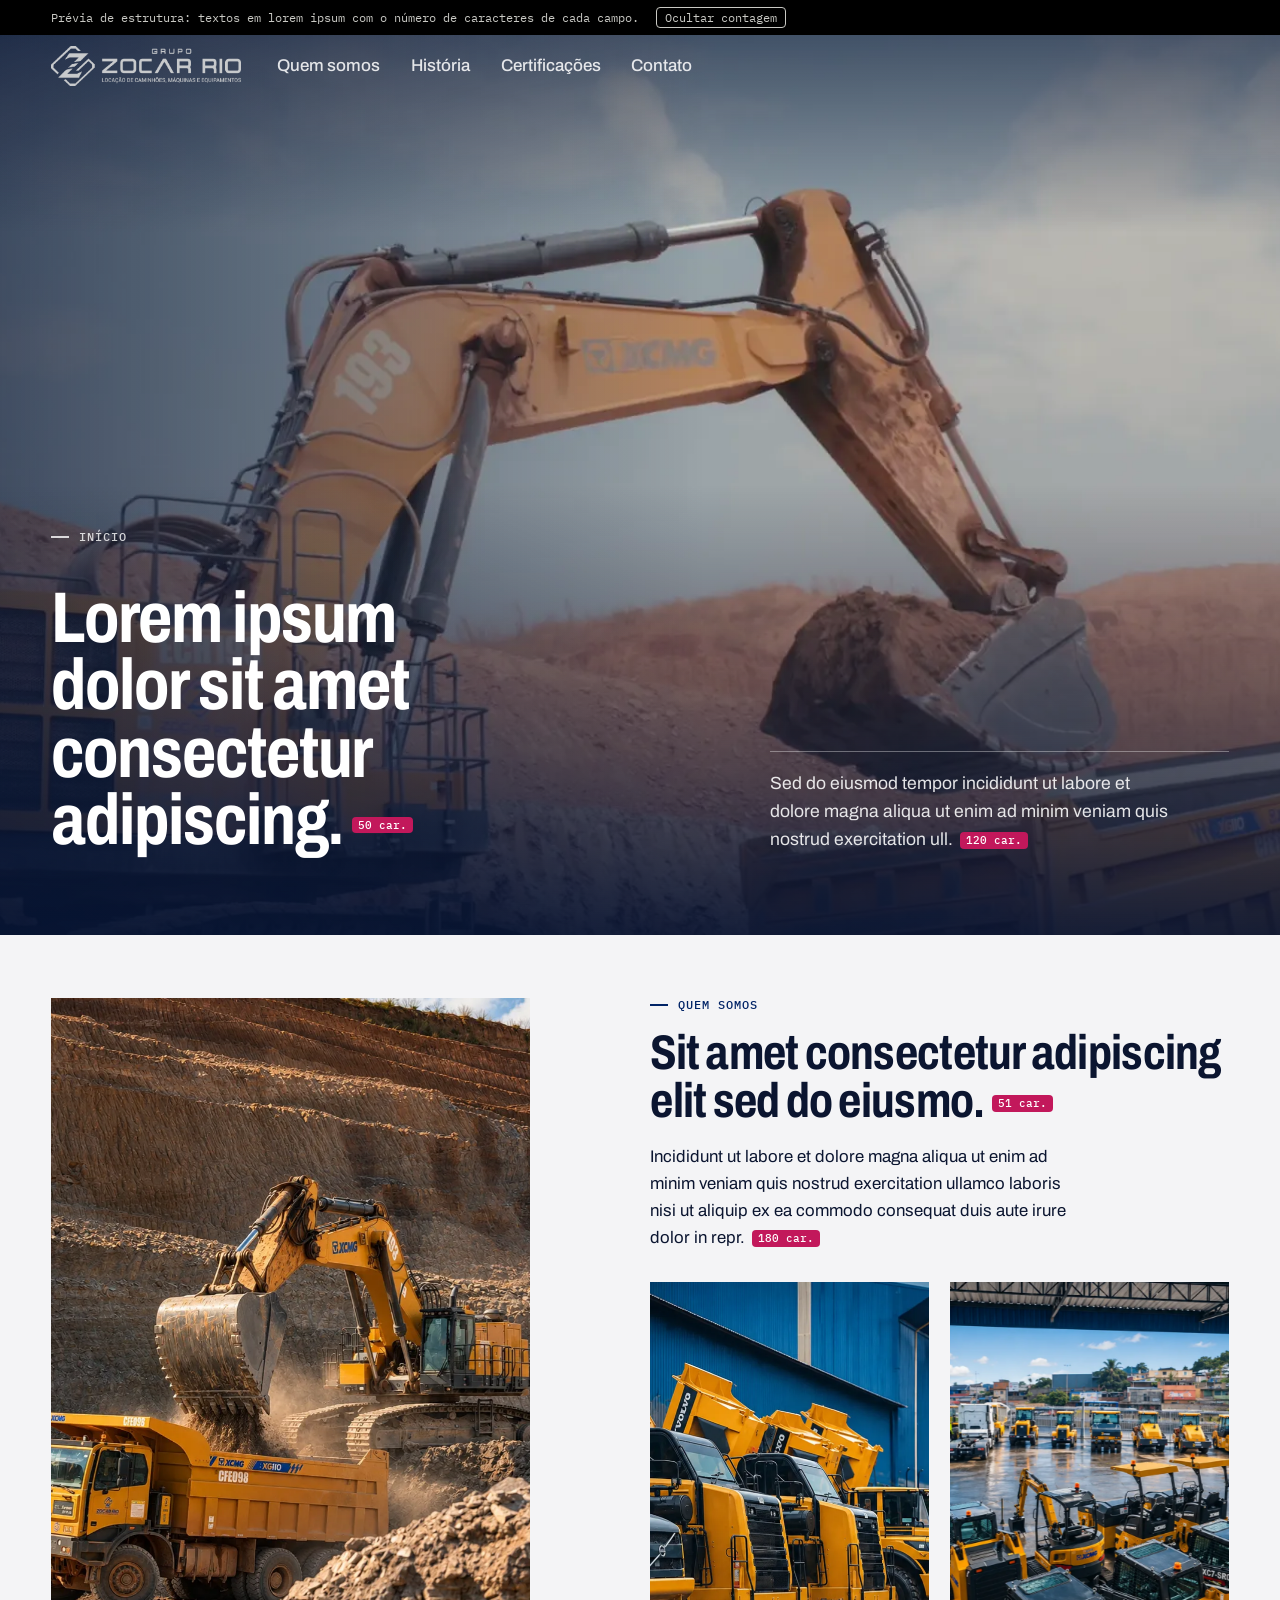
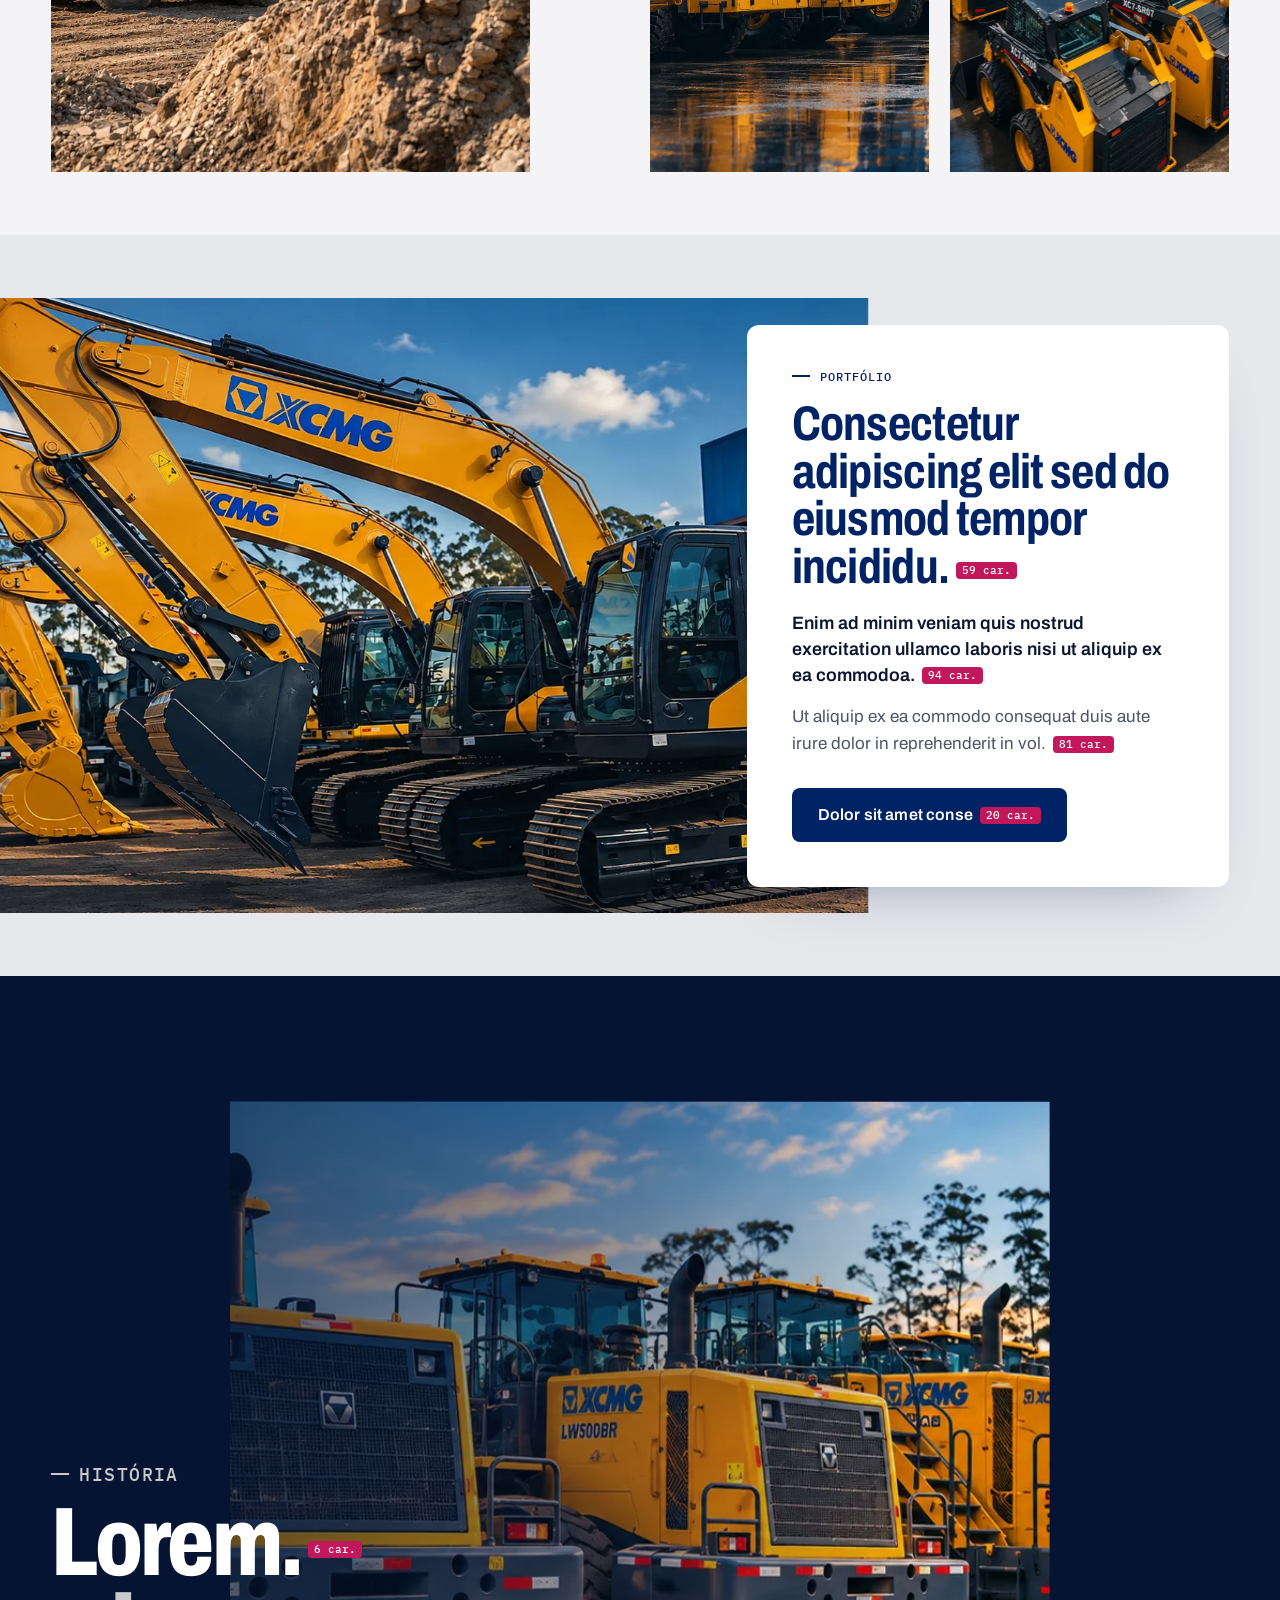
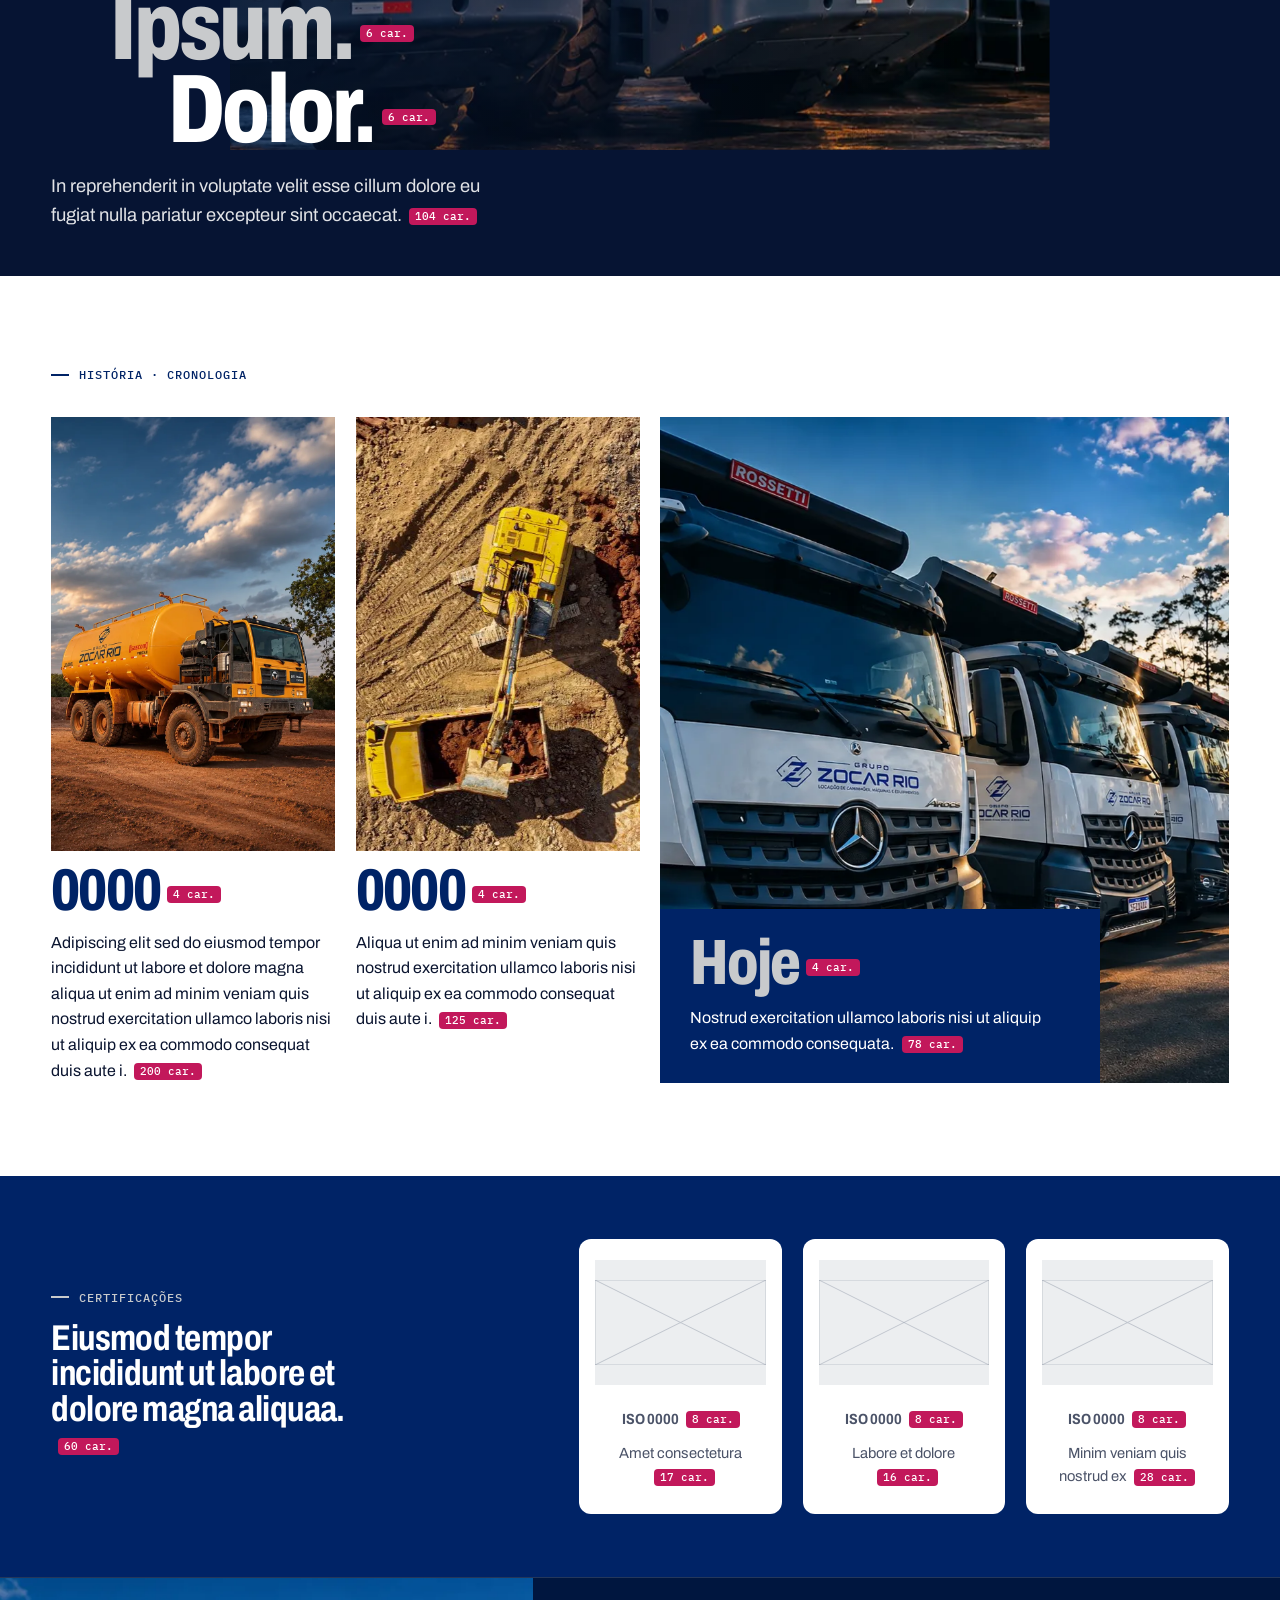
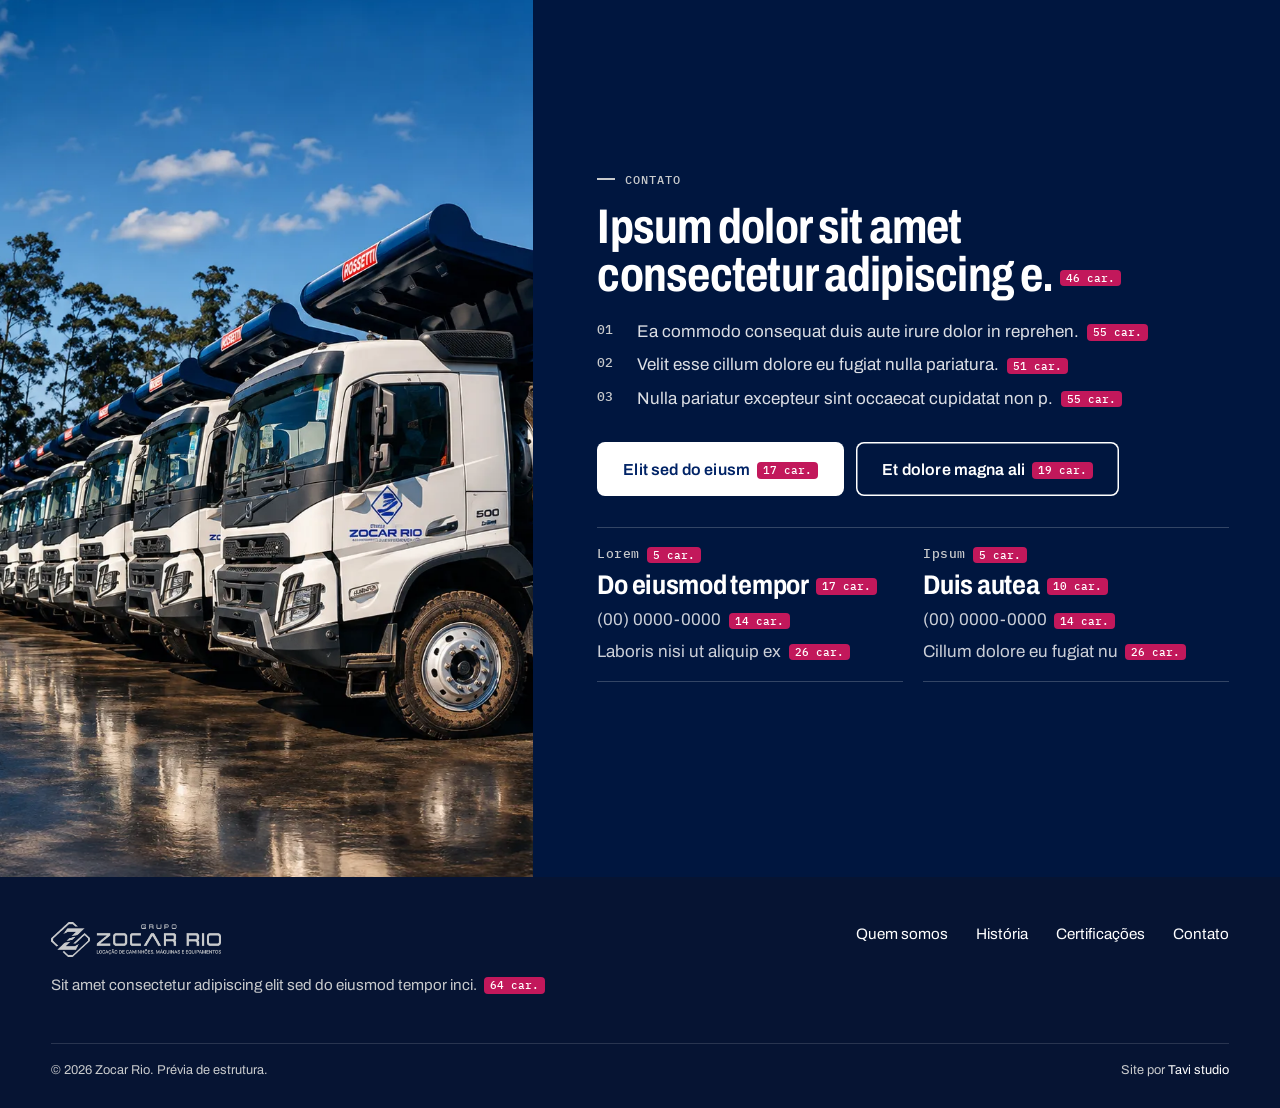
==== commit 934e95b0: "Layout: certificações em faixa azul, abertura em duas colunas, fotos do Quem somos lado a lado Fundo" ====
--- a/index.html
+++ b/index.html
@@ -18,7 +18,7 @@
   <link rel="preconnect" href="https://fonts.googleapis.com">
   <link rel="preconnect" href="https://fonts.gstatic.com" crossorigin>
   <link rel="stylesheet" href="https://fonts.googleapis.com/css2?family=Archivo:wdth,wght@62..125,400..800&family=IBM+Plex+Mono:wght@400;500&display=swap">
-  <link rel="stylesheet" href="css/zocar.css?v=47">
+  <link rel="stylesheet" href="css/zocar.css?v=48">
 </head>
 <body class="home vazia">
   <a class="pular" href="#conteudo">Pular para o conteúdo</a>
@@ -44,15 +44,11 @@
          Ordem: abertura, quem somos, portfólio, história (panorama + cronologia), certificações, contato.
          A versão anterior, com conteúdo ilustrativo, está em _backup-20261117/index.html. -->
 
-    <!-- 1. ABERTURA: foto em tela cheia, título sobre a foto, etiqueta presa à máquina -->
+    <!-- 1. ABERTURA: foto em tela cheia, título à esquerda e texto de apoio à direita -->
     <section class="abertura" aria-labelledby="t-abertura">
       <picture class="abertura__foto" data-paralaxe>
         <video class="abertura__video" autoplay muted loop playsinline preload="auto" poster="img/midia/banner-capa.webp" aria-hidden="true"><source src="img/midia/banner-960.mp4" type="video/mp4" media="(max-width: 760px)"><source src="img/midia/banner.mp4" type="video/mp4"></video>
       </picture>
-      <div class="etiqueta" aria-hidden="true">
-        <span class="etiqueta__ponto"></span><span class="etiqueta__fio"></span>
-        <span class="etiqueta__placa"><b><span class="lorem" data-car="5">Z-000</span></b><span class="lorem" data-car="22">Dolor sit amet consect</span><span class="lorem" data-car="18">Do eiusmod tempora</span></span>
-      </div>
       <div class="abertura__conteudo">
         <p class="rotulo abertura__rotulo">Início</p>
         <h1 id="t-abertura"><span class="lorem" data-car="50">Lorem ipsum dolor sit amet consectetur adipiscing.</span></h1>
@@ -62,7 +58,7 @@
       </div>
     </section>
 
-    <!-- 2. QUEM SOMOS: foto principal vertical + texto + dois detalhes alinhados à base da foto -->
+    <!-- 2. QUEM SOMOS: foto principal vertical + texto + dois detalhes lado a lado, na base da foto -->
     <section class="escala secao" id="quem-somos" aria-labelledby="t-quem">
       <figure class="escala__principal" data-revela="mascara">
         <img src="img/midia/escavadeira-pedreira.webp" alt="Escavadeira amarela carregando um caminhão basculante numa pedreira" width="1086" height="1448" loading="lazy">
@@ -200,7 +196,7 @@
   <dialog class="dossie" data-dossie aria-labelledby="dossie-titulo"></dialog>
 
   <script>window.ZOCAR_WHATSAPP = '5500000000000';</script>
-  <script src="js/patio.js?v=47"></script>
-  <script src="js/zocar.js?v=47"></script>
+  <script src="js/patio.js?v=48"></script>
+  <script src="js/zocar.js?v=48"></script>
 </body>
 </html>
--- a/css/zocar.css
+++ b/css/zocar.css
@@ -869,3 +869,49 @@
   .marco--hoje .marco__sobre { position: absolute; left: 0; bottom: 0; width: min(440px, 88%); padding: clamp(18px, 3svh, 28px) clamp(20px, 2.4vw, 30px); background: var(--petroleo); color: var(--branco); }
   .marco--hoje .marco__sobre .marco__ano { color: var(--amarelo); font-size: clamp(2.8rem, min(5vw, 9svh), 5rem); }
 }
+
+/* ==========================================================================
+   Ajustes de layout (26/11)
+   1 Certificações com presença, fecho junto do Contato
+   2 Abertura: título à esquerda, texto de apoio à direita (sem etiqueta)
+   3 Quem somos: uma foto de detalhe só, maior
+   4 Fundos alternados entre as seções claras
+   5 Dois tamanhos de título: seção e apoio
+   ========================================================================== */
+:root {
+  --t-secao: clamp(2rem, min(3.8vw, 6.4svh), 4rem);
+  --t-apoio: clamp(1.7rem, min(2.8vw, 4.8svh), 2.8rem);
+}
+
+/* 5. Títulos */
+.escala__texto h2, .portfolio__cartao h2, .chamada h2 { font-size: var(--t-secao); }
+.certificacoes h2 { font-size: var(--t-apoio); }
+
+/* 4. Fundos: areia, cinza, (marinho), branco, (azul), marinho */
+.escala { background: var(--areia); }
+.portfolio { background: var(--areia-2); }
+.escala + .portfolio { padding-top: var(--secao); }
+.cronologia { background: var(--branco); }
+
+/* 1. Certificações: faixa azul com selos em cartões brancos, colada ao Contato */
+.certificacoes { background: var(--petroleo); color: var(--branco); padding: var(--secao) var(--margem); gap: var(--r-bloco) clamp(32px, 5vw, 80px); }
+.certificacoes .rotulo, .certificacoes__texto .rotulo { color: var(--cinza-claro); }
+.certificacoes__selos { gap: var(--vao); }
+.certificacoes__selos li { background: var(--branco); color: var(--tinta); border-top: 0; border-radius: 12px; padding: clamp(16px, 2.4svh, 24px) 16px clamp(18px, 2.8svh, 28px); gap: 6px; }
+.certificacoes__selos img { width: 100%; max-height: clamp(110px, 20svh, 200px); object-fit: contain; margin-bottom: 8px; }
+.certificacoes__selos b { font-size: clamp(1.3rem, 1.8vw, 1.7rem); }
+.certificacoes__selos span { color: var(--tinta-2); }
+.certificacoes + .chamada { border-top: 1px solid var(--linha-clara); }
+
+@media (min-width: 901px) {
+  /* 2. Abertura */
+  .abertura__conteudo { grid-template-columns: minmax(0, 7fr) minmax(0, 5fr); column-gap: clamp(32px, 6vw, 120px); }
+  .abertura__rotulo { grid-column: 1 / -1; }
+  .abertura h1 { grid-column: 1; grid-row: 2; }
+  .abertura__lado { grid-column: 2; grid-row: 2; align-self: end; padding-top: 18px; border-top: 1px solid rgba(255, 255, 255, .35); }
+
+  /* 3. Quem somos: os dois detalhes lado a lado, mesma largura, preenchendo até a base da foto */
+  .escala__detalhe--braco, .escala__detalhe--roda { grid-row: 2; align-self: stretch; aspect-ratio: auto; height: 100%; min-height: 140px; max-height: none; margin-top: 0 !important; }
+  .escala__detalhe--braco { grid-column: 7 / span 3; }
+  .escala__detalhe--roda { grid-column: 10 / span 3; }
+}
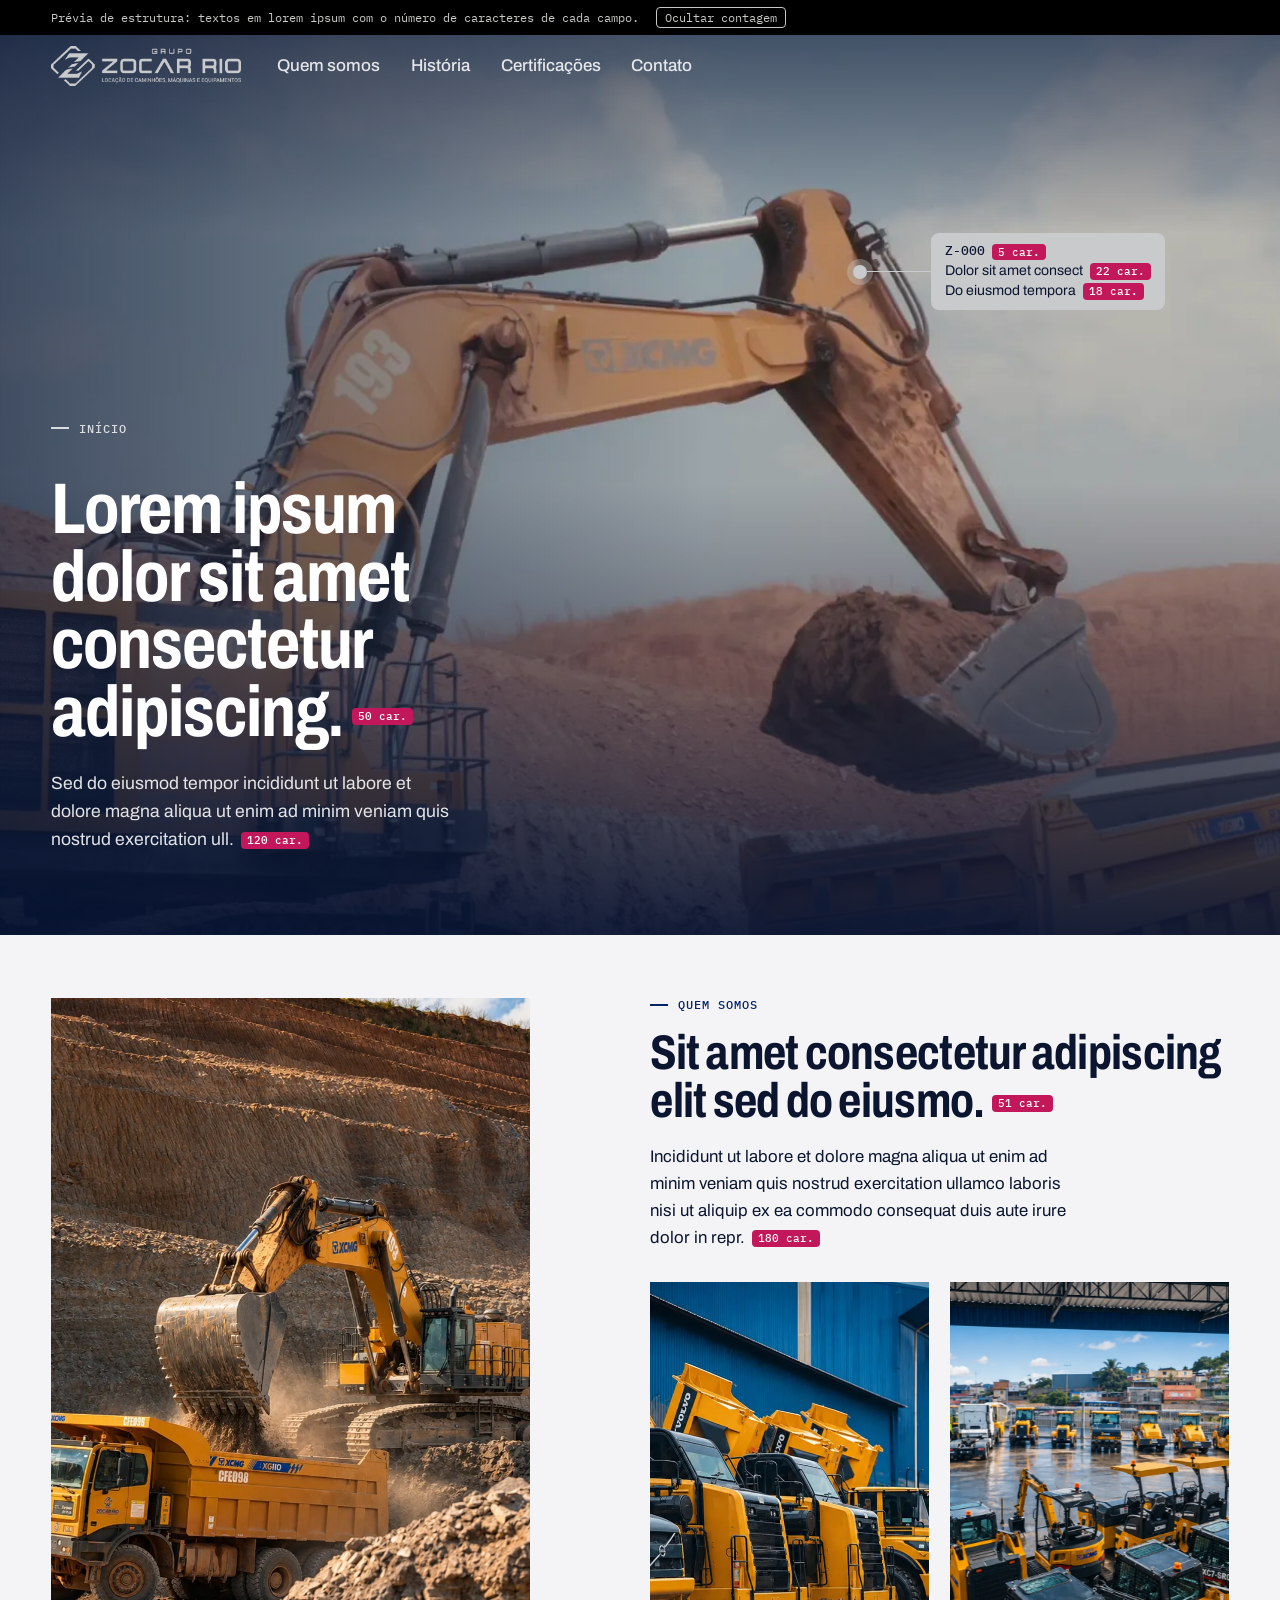
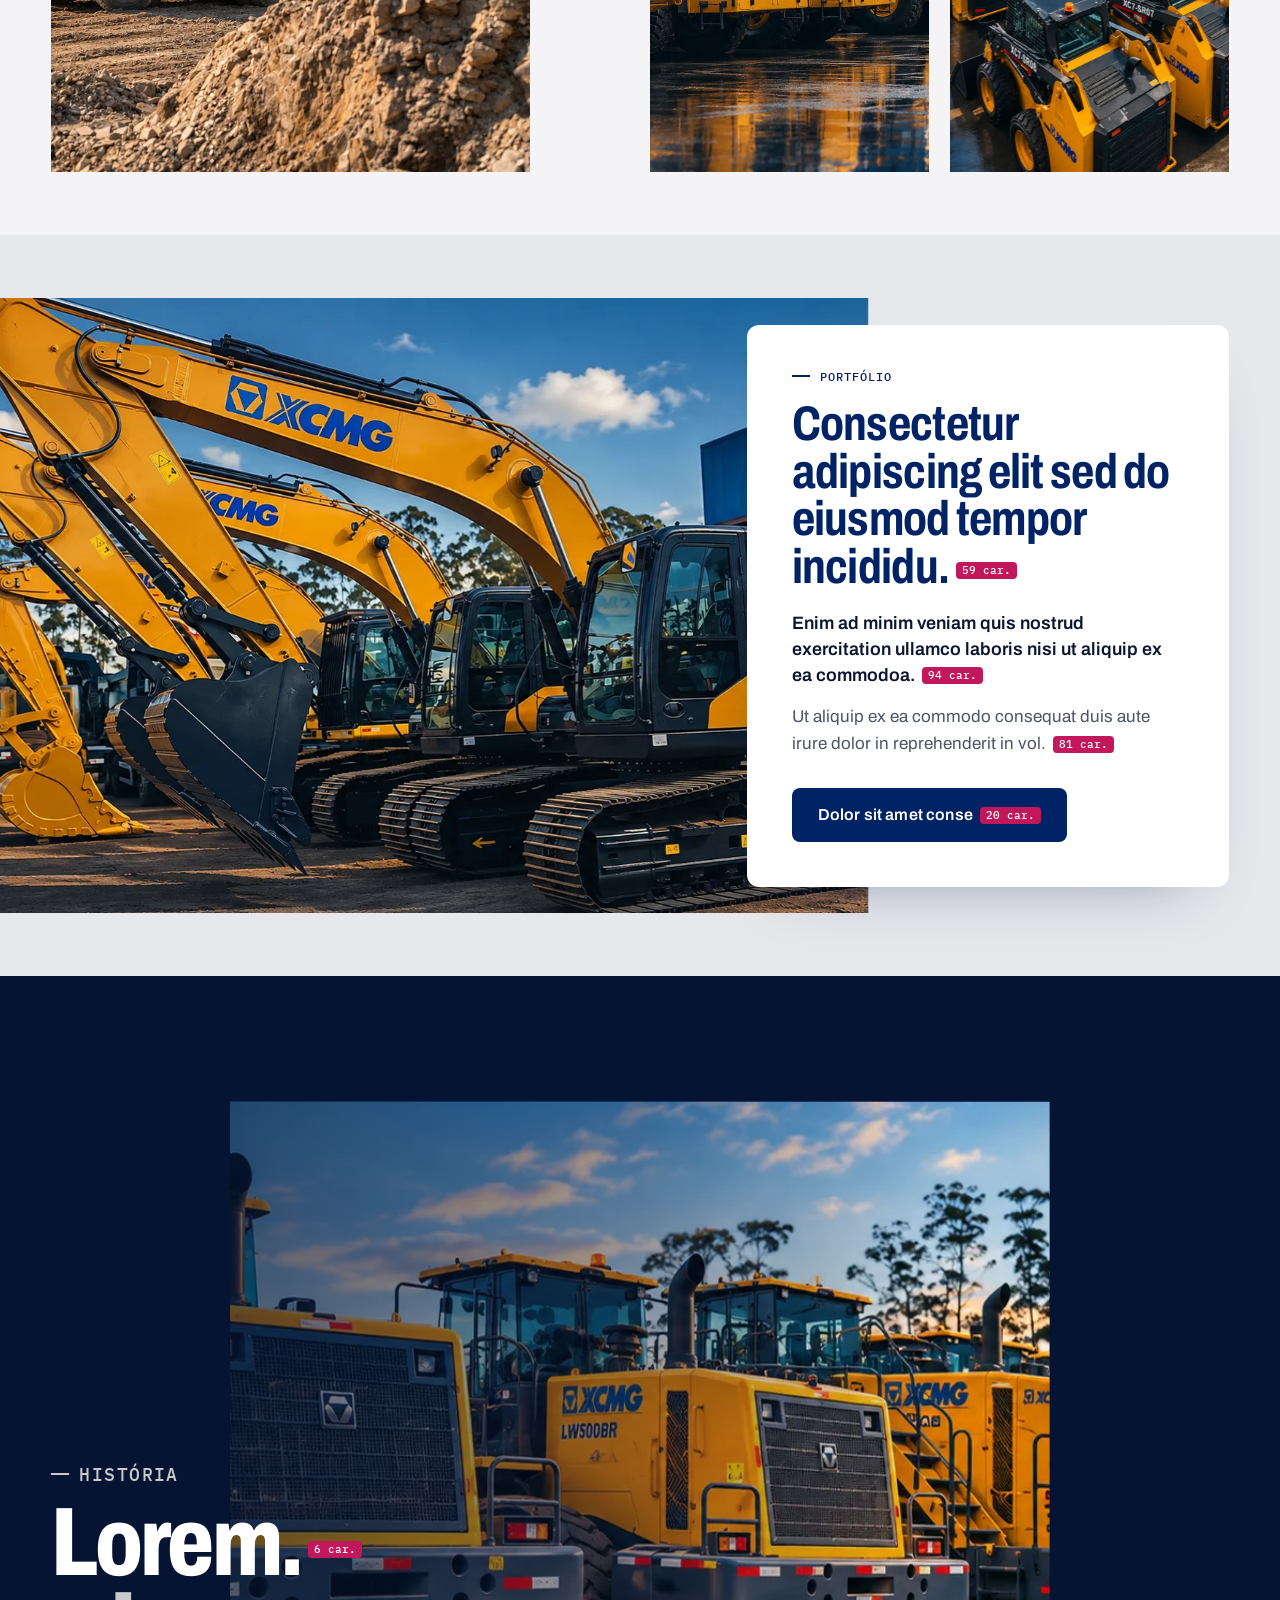
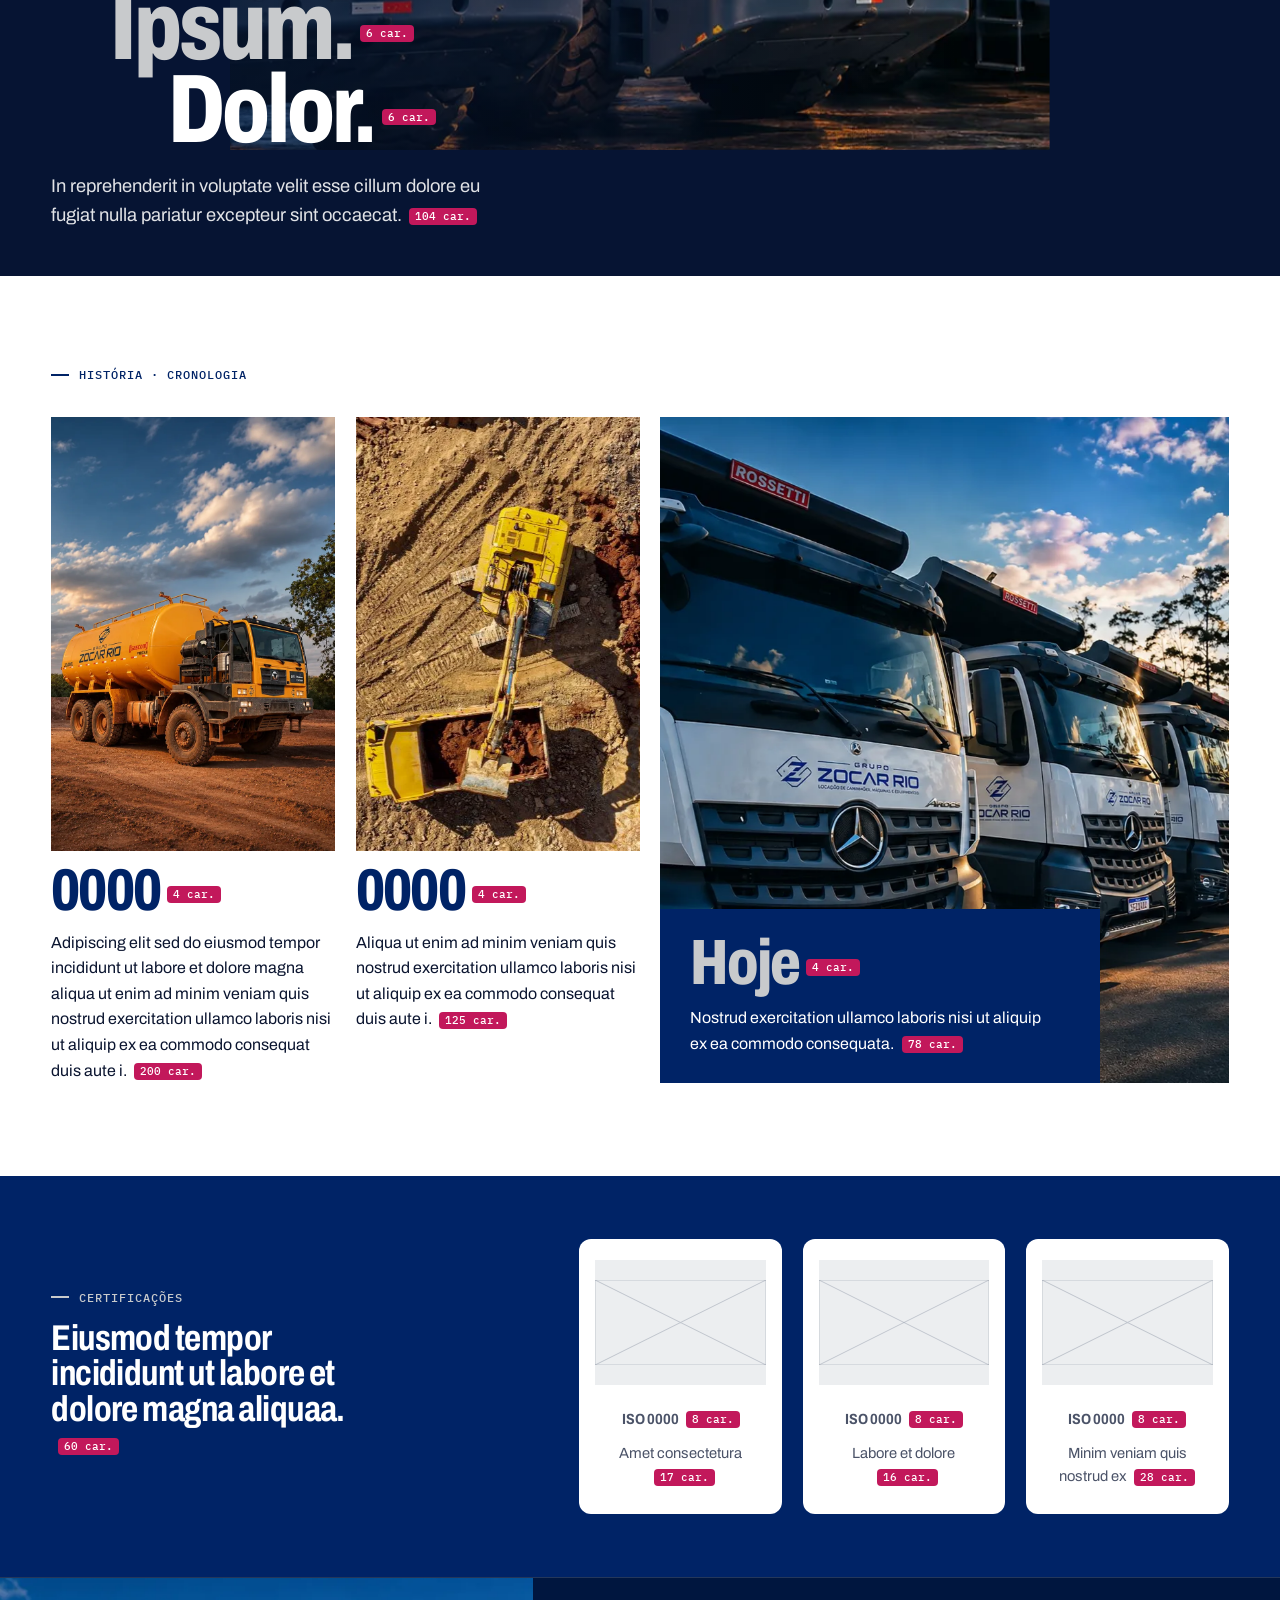
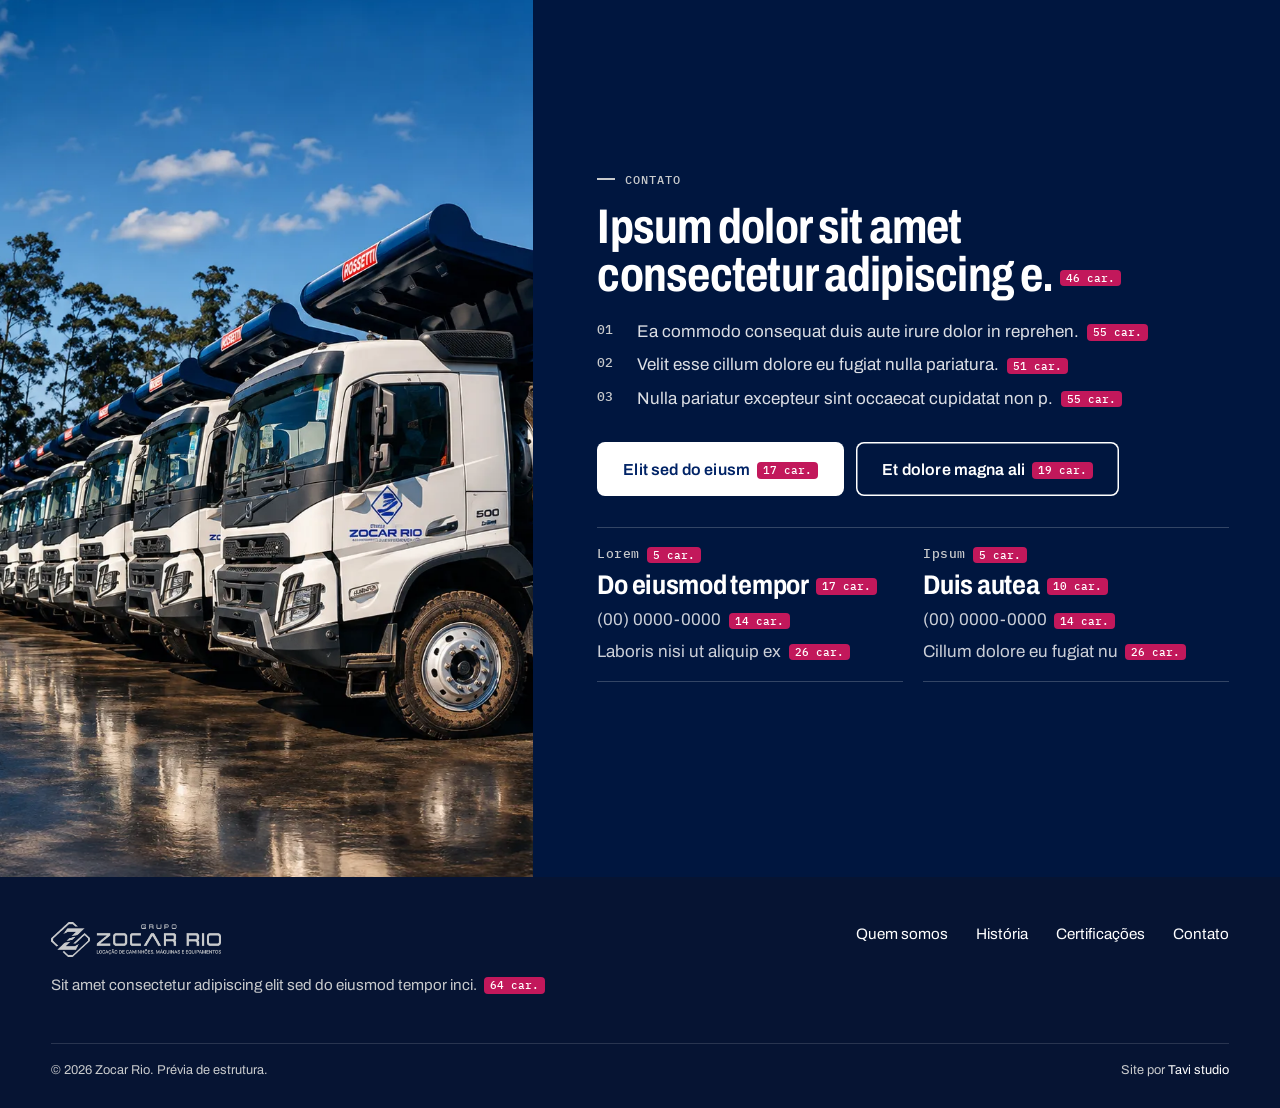
==== commit d794f92f: "Abertura volta à versão anterior (título e texto à esquerda, com etiqueta) Co-Authored-By: Claude Op" ====
--- a/index.html
+++ b/index.html
@@ -18,7 +18,7 @@
   <link rel="preconnect" href="https://fonts.googleapis.com">
   <link rel="preconnect" href="https://fonts.gstatic.com" crossorigin>
   <link rel="stylesheet" href="https://fonts.googleapis.com/css2?family=Archivo:wdth,wght@62..125,400..800&family=IBM+Plex+Mono:wght@400;500&display=swap">
-  <link rel="stylesheet" href="css/zocar.css?v=48">
+  <link rel="stylesheet" href="css/zocar.css?v=49">
 </head>
 <body class="home vazia">
   <a class="pular" href="#conteudo">Pular para o conteúdo</a>
@@ -44,11 +44,15 @@
          Ordem: abertura, quem somos, portfólio, história (panorama + cronologia), certificações, contato.
          A versão anterior, com conteúdo ilustrativo, está em _backup-20261117/index.html. -->
 
-    <!-- 1. ABERTURA: foto em tela cheia, título à esquerda e texto de apoio à direita -->
+    <!-- 1. ABERTURA: foto em tela cheia, título sobre a foto, etiqueta presa à máquina -->
     <section class="abertura" aria-labelledby="t-abertura">
       <picture class="abertura__foto" data-paralaxe>
         <video class="abertura__video" autoplay muted loop playsinline preload="auto" poster="img/midia/banner-capa.webp" aria-hidden="true"><source src="img/midia/banner-960.mp4" type="video/mp4" media="(max-width: 760px)"><source src="img/midia/banner.mp4" type="video/mp4"></video>
       </picture>
+      <div class="etiqueta" aria-hidden="true">
+        <span class="etiqueta__ponto"></span><span class="etiqueta__fio"></span>
+        <span class="etiqueta__placa"><b><span class="lorem" data-car="5">Z-000</span></b><span class="lorem" data-car="22">Dolor sit amet consect</span><span class="lorem" data-car="18">Do eiusmod tempora</span></span>
+      </div>
       <div class="abertura__conteudo">
         <p class="rotulo abertura__rotulo">Início</p>
         <h1 id="t-abertura"><span class="lorem" data-car="50">Lorem ipsum dolor sit amet consectetur adipiscing.</span></h1>
@@ -196,7 +200,7 @@
   <dialog class="dossie" data-dossie aria-labelledby="dossie-titulo"></dialog>
 
   <script>window.ZOCAR_WHATSAPP = '5500000000000';</script>
-  <script src="js/patio.js?v=48"></script>
-  <script src="js/zocar.js?v=48"></script>
+  <script src="js/patio.js?v=49"></script>
+  <script src="js/zocar.js?v=49"></script>
 </body>
 </html>
--- a/css/zocar.css
+++ b/css/zocar.css
@@ -873,7 +873,7 @@
 /* ==========================================================================
    Ajustes de layout (26/11)
    1 Certificações com presença, fecho junto do Contato
-   2 Abertura: título à esquerda, texto de apoio à direita (sem etiqueta)
+   2 Abertura: testada em duas colunas e revertida a pedido (26/11)
    3 Quem somos: uma foto de detalhe só, maior
    4 Fundos alternados entre as seções claras
    5 Dois tamanhos de título: seção e apoio
@@ -904,12 +904,6 @@
 .certificacoes + .chamada { border-top: 1px solid var(--linha-clara); }
 
 @media (min-width: 901px) {
-  /* 2. Abertura */
-  .abertura__conteudo { grid-template-columns: minmax(0, 7fr) minmax(0, 5fr); column-gap: clamp(32px, 6vw, 120px); }
-  .abertura__rotulo { grid-column: 1 / -1; }
-  .abertura h1 { grid-column: 1; grid-row: 2; }
-  .abertura__lado { grid-column: 2; grid-row: 2; align-self: end; padding-top: 18px; border-top: 1px solid rgba(255, 255, 255, .35); }
-
   /* 3. Quem somos: os dois detalhes lado a lado, mesma largura, preenchendo até a base da foto */
   .escala__detalhe--braco, .escala__detalhe--roda { grid-row: 2; align-self: stretch; aspect-ratio: auto; height: 100%; min-height: 140px; max-height: none; margin-top: 0 !important; }
   .escala__detalhe--braco { grid-column: 7 / span 3; }
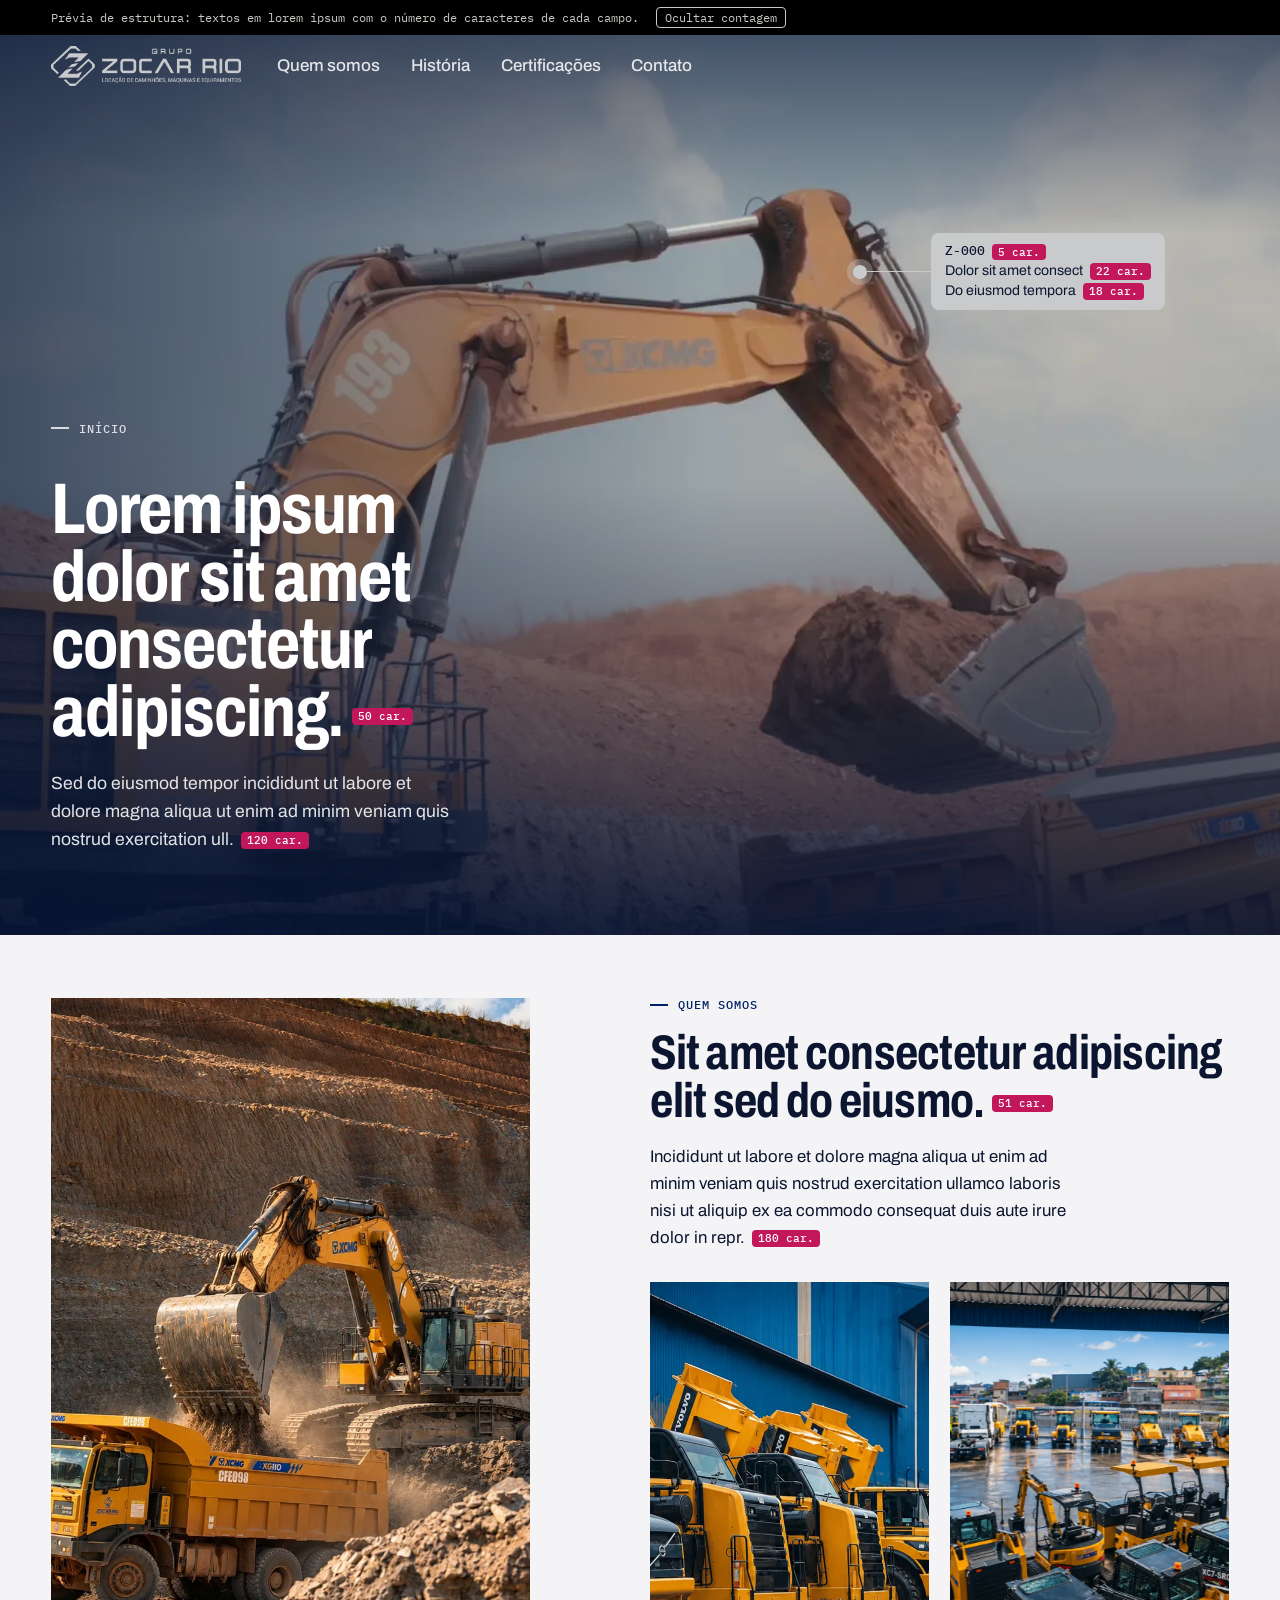
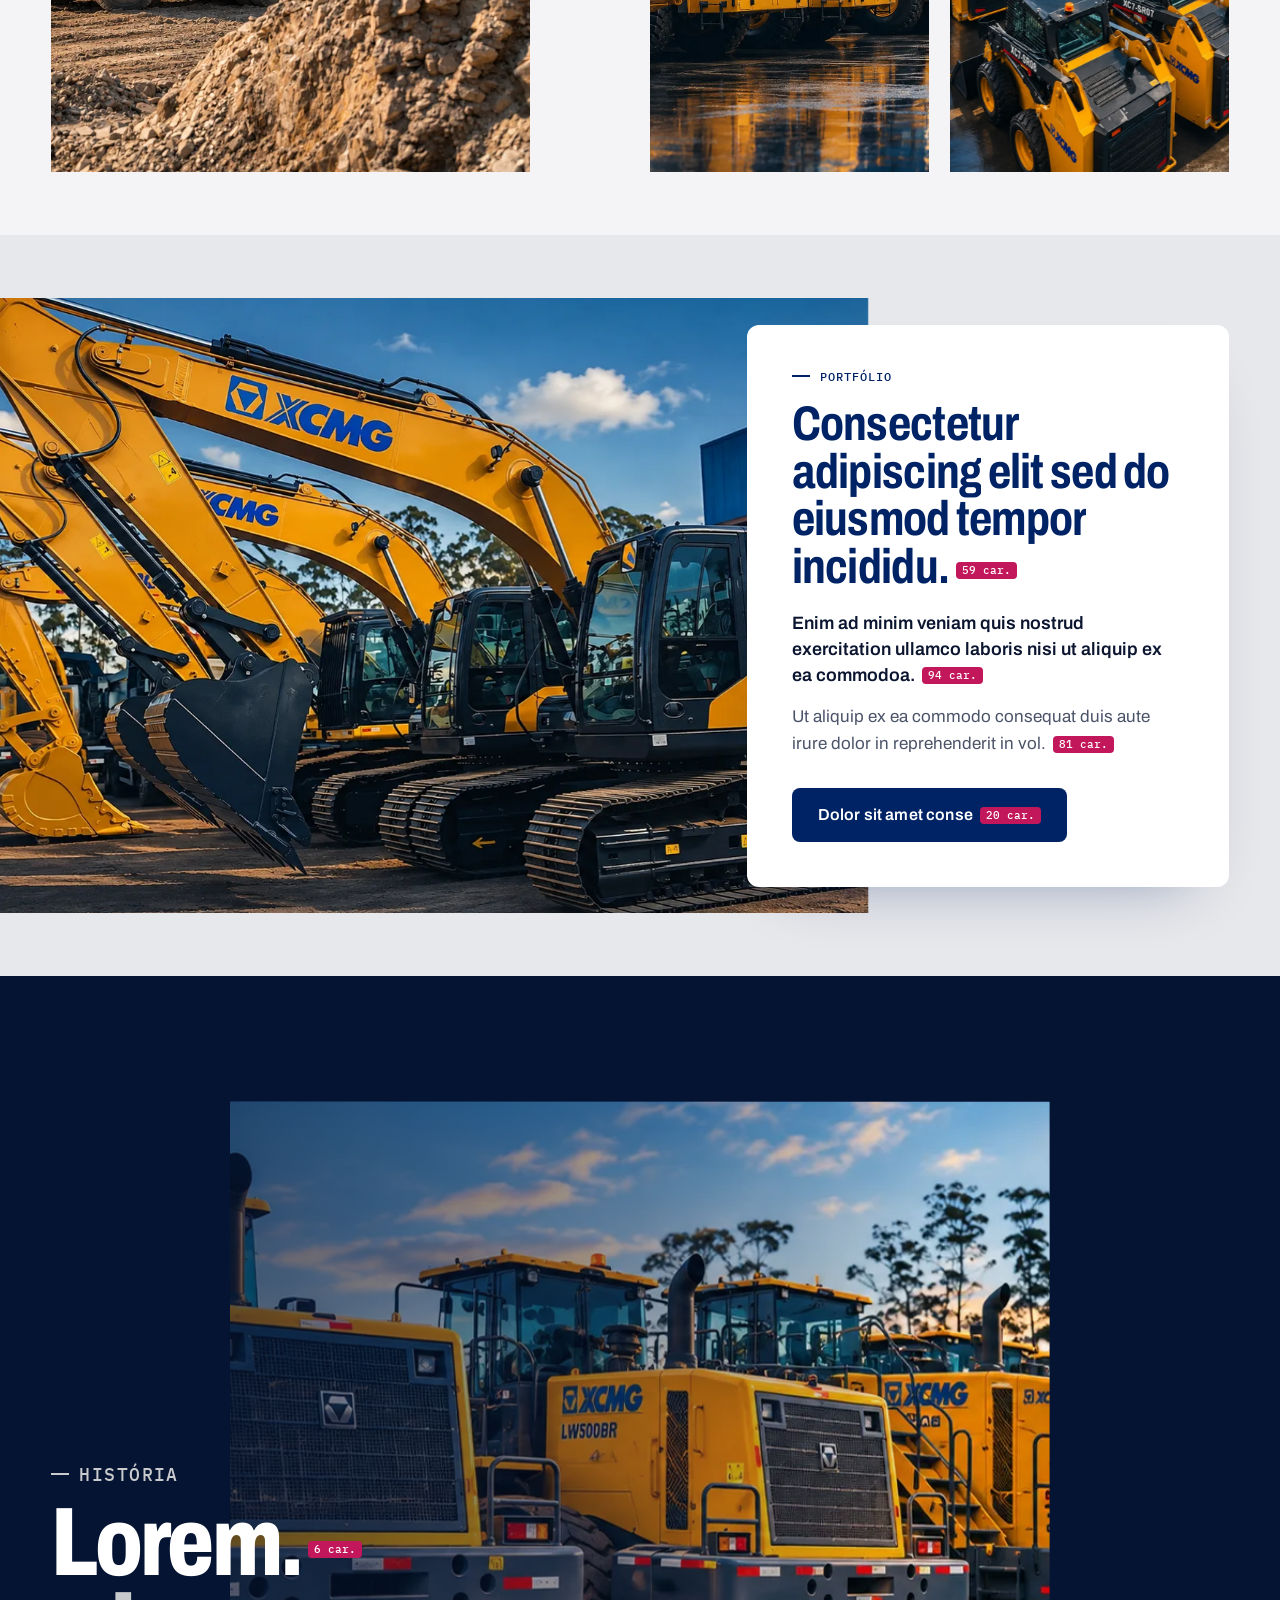
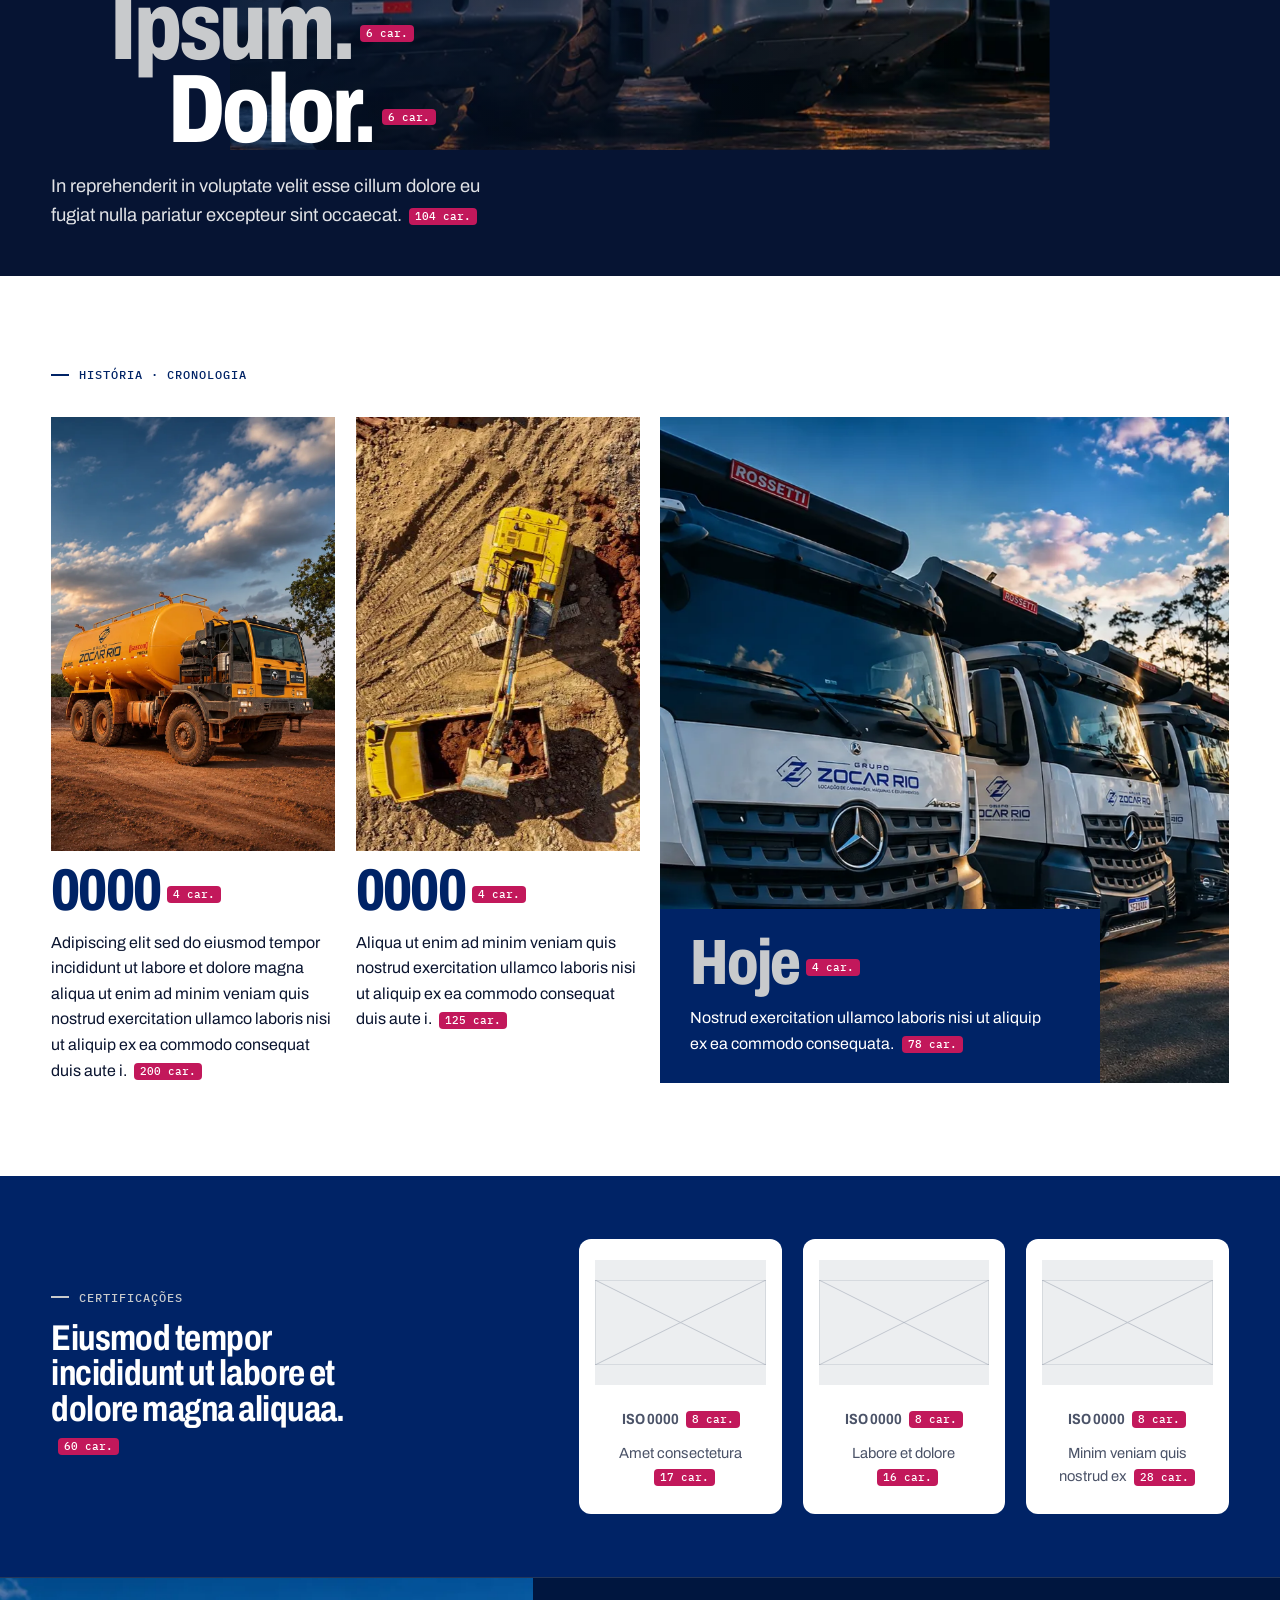
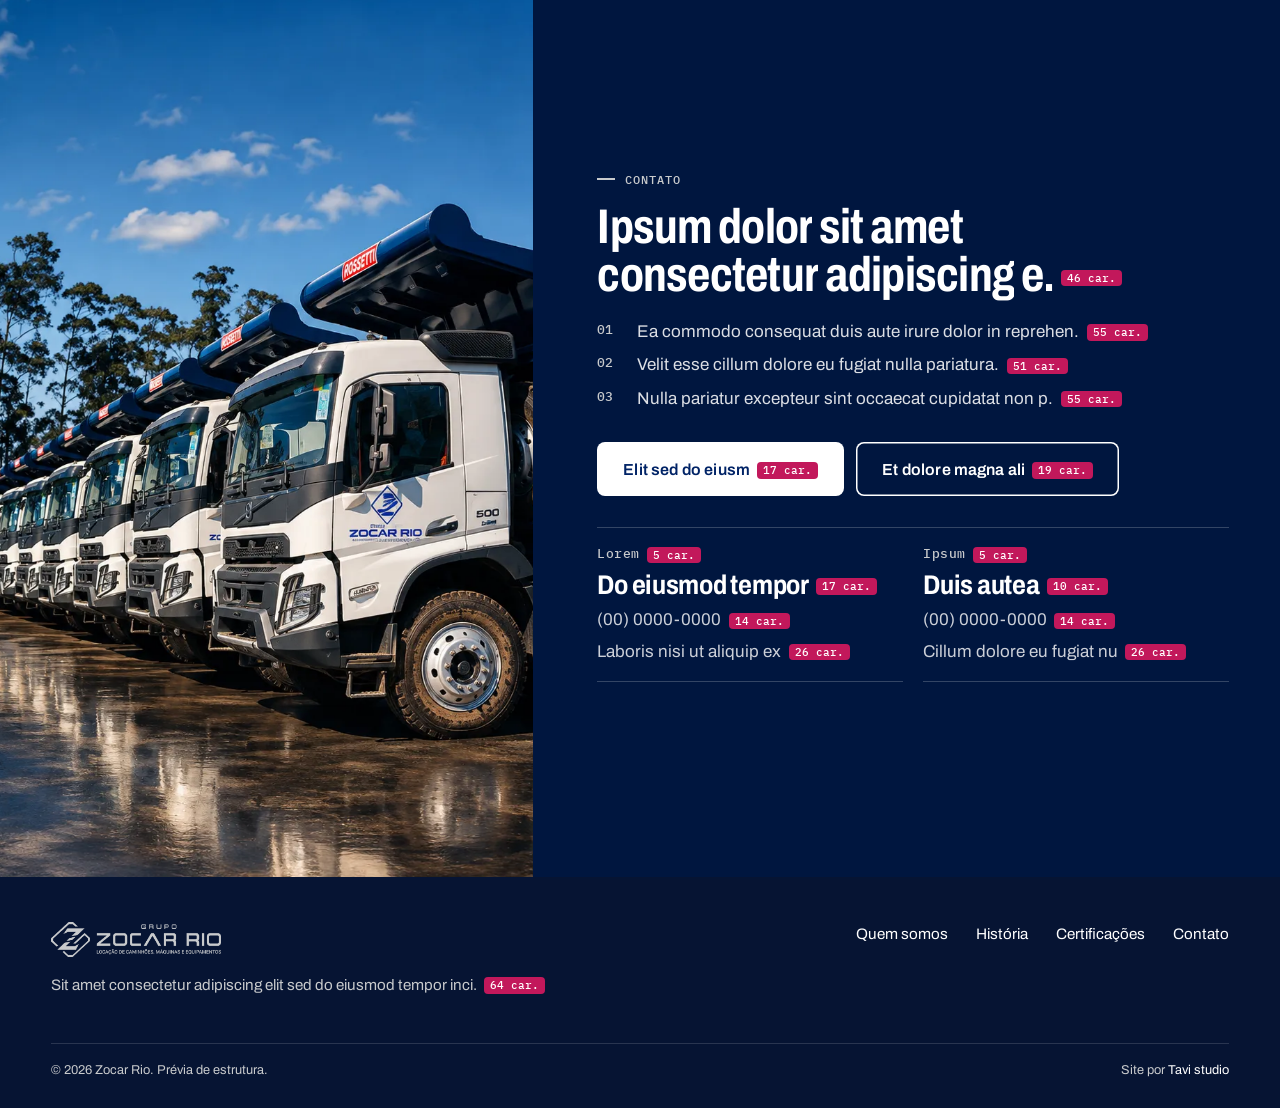
==== commit 9455a772: "Movimento revisto: títulos linha a linha, fotos mais rápidas e com direção Textos voltam a animar (t" ====
--- a/index.html
+++ b/index.html
@@ -18,7 +18,7 @@
   <link rel="preconnect" href="https://fonts.googleapis.com">
   <link rel="preconnect" href="https://fonts.gstatic.com" crossorigin>
   <link rel="stylesheet" href="https://fonts.googleapis.com/css2?family=Archivo:wdth,wght@62..125,400..800&family=IBM+Plex+Mono:wght@400;500&display=swap">
-  <link rel="stylesheet" href="css/zocar.css?v=49">
+  <link rel="stylesheet" href="css/zocar.css?v=50">
 </head>
 <body class="home vazia">
   <a class="pular" href="#conteudo">Pular para o conteúdo</a>
@@ -200,7 +200,7 @@
   <dialog class="dossie" data-dossie aria-labelledby="dossie-titulo"></dialog>
 
   <script>window.ZOCAR_WHATSAPP = '5500000000000';</script>
-  <script src="js/patio.js?v=49"></script>
-  <script src="js/zocar.js?v=49"></script>
+  <script src="js/patio.js?v=50"></script>
+  <script src="js/zocar.js?v=50"></script>
 </body>
 </html>
--- a/css/zocar.css
+++ b/css/zocar.css
@@ -909,3 +909,44 @@
   .escala__detalhe--braco { grid-column: 7 / span 3; }
   .escala__detalhe--roda { grid-column: 10 / span 3; }
 }
+
+/* ==========================================================================
+   Movimento revisto (26/11)
+   1 Textos voltam a animar: títulos sobem linha a linha; textos, passos e cartões entram em sequência
+   2 Fotos abrem mais rápido (0,9 s) e disparam antes de entrar na tela (JS)
+   3 Direção da abertura segue o desenho: Portfólio e Contato pela borda, Cronologia em cascata
+   4 Sem zoom na abertura: só recorte + profundidade
+   ========================================================================== */
+
+/* 1. Títulos: cada palavra sobe de trás da máscara; o atraso cresce por linha */
+.mexe .titulo-mascara .pal { display: inline-block; overflow: hidden; vertical-align: top; padding-bottom: .12em; margin-bottom: -.12em; }
+.mexe .titulo-mascara .pal > span { display: inline-block; transform: translateY(110%); transition: transform .85s var(--curva); transition-delay: calc(var(--d, 80ms) + var(--l, 0) * 90ms); }
+.mexe main > section.em-cena .titulo-mascara .pal > span { transform: none; }
+.mexe .titulo-mascara[data-revela] { opacity: 1 !important; transform: none !important; }
+.mexe .titulo-mascara .lorem::after { opacity: 0; transition: opacity .4s ease .9s; }
+.mexe main > section.em-cena .titulo-mascara .lorem::after { opacity: 1; }
+/* abertura: o título passa a entrar pela máscara, não mais pelo deslize do bloco */
+.mexe .abertura h1 { animation: none; --d: 250ms; }
+.mexe .portfolio__cartao h2 { --d: 500ms; }   /* espera o cartão deslizar */
+
+/* Textos, passos e cartões: fade curto, depois do título */
+.mexe .vazia [data-revela]:not([data-revela="mascara"]) { opacity: 0; transform: translateY(16px); transition: opacity .7s var(--curva), transform .7s var(--curva); transition-delay: calc(200ms + var(--i, 0) * 90ms); }
+.mexe .vazia [data-revela]:not([data-revela="mascara"]).visivel { opacity: 1; transform: none; }
+.mexe .vazia .portfolio__cartao[data-revela] { opacity: 1; transform: none; transition: none; }  /* quem anima é o deslize do cartão */
+.mexe .vazia .chamada__acoes, .mexe .vazia .unidades article { opacity: 0; transform: translateY(16px); transition: opacity .7s var(--curva), transform .7s var(--curva); }
+.mexe .vazia .chamada.em-cena .chamada__acoes { opacity: 1; transform: none; transition-delay: .55s; }
+.mexe .vazia .chamada.em-cena .unidades article { opacity: 1; transform: none; transition-delay: .7s; }
+.mexe .vazia .chamada.em-cena .unidades article + article { transition-delay: .8s; }
+
+/* 2 e 4. Fotos: recorte de 0,9 s, sem zoom */
+.mexe [data-revela="mascara"] img { transform: none; transition: clip-path .9s var(--curva); transition-delay: calc(var(--i, 0) * 120ms); }
+.mexe [data-revela="mascara"].visivel img { transform: none; }
+
+/* 3. Direções */
+.mexe .portfolio__foto[data-revela="mascara"] img,
+.mexe .chamada__foto[data-revela="mascara"] img { clip-path: inset(0 100% 0 0); }
+.mexe .portfolio__foto[data-revela="mascara"].visivel img,
+.mexe .chamada__foto[data-revela="mascara"].visivel img { clip-path: inset(0 0 0 0); }
+.mexe .marco--1984 figure { --i: 2; }
+.mexe .marco--hoje figure { --i: 4; }
+.mexe .vazia .marco--hoje .marco__sobre { transition-delay: .95s; }
